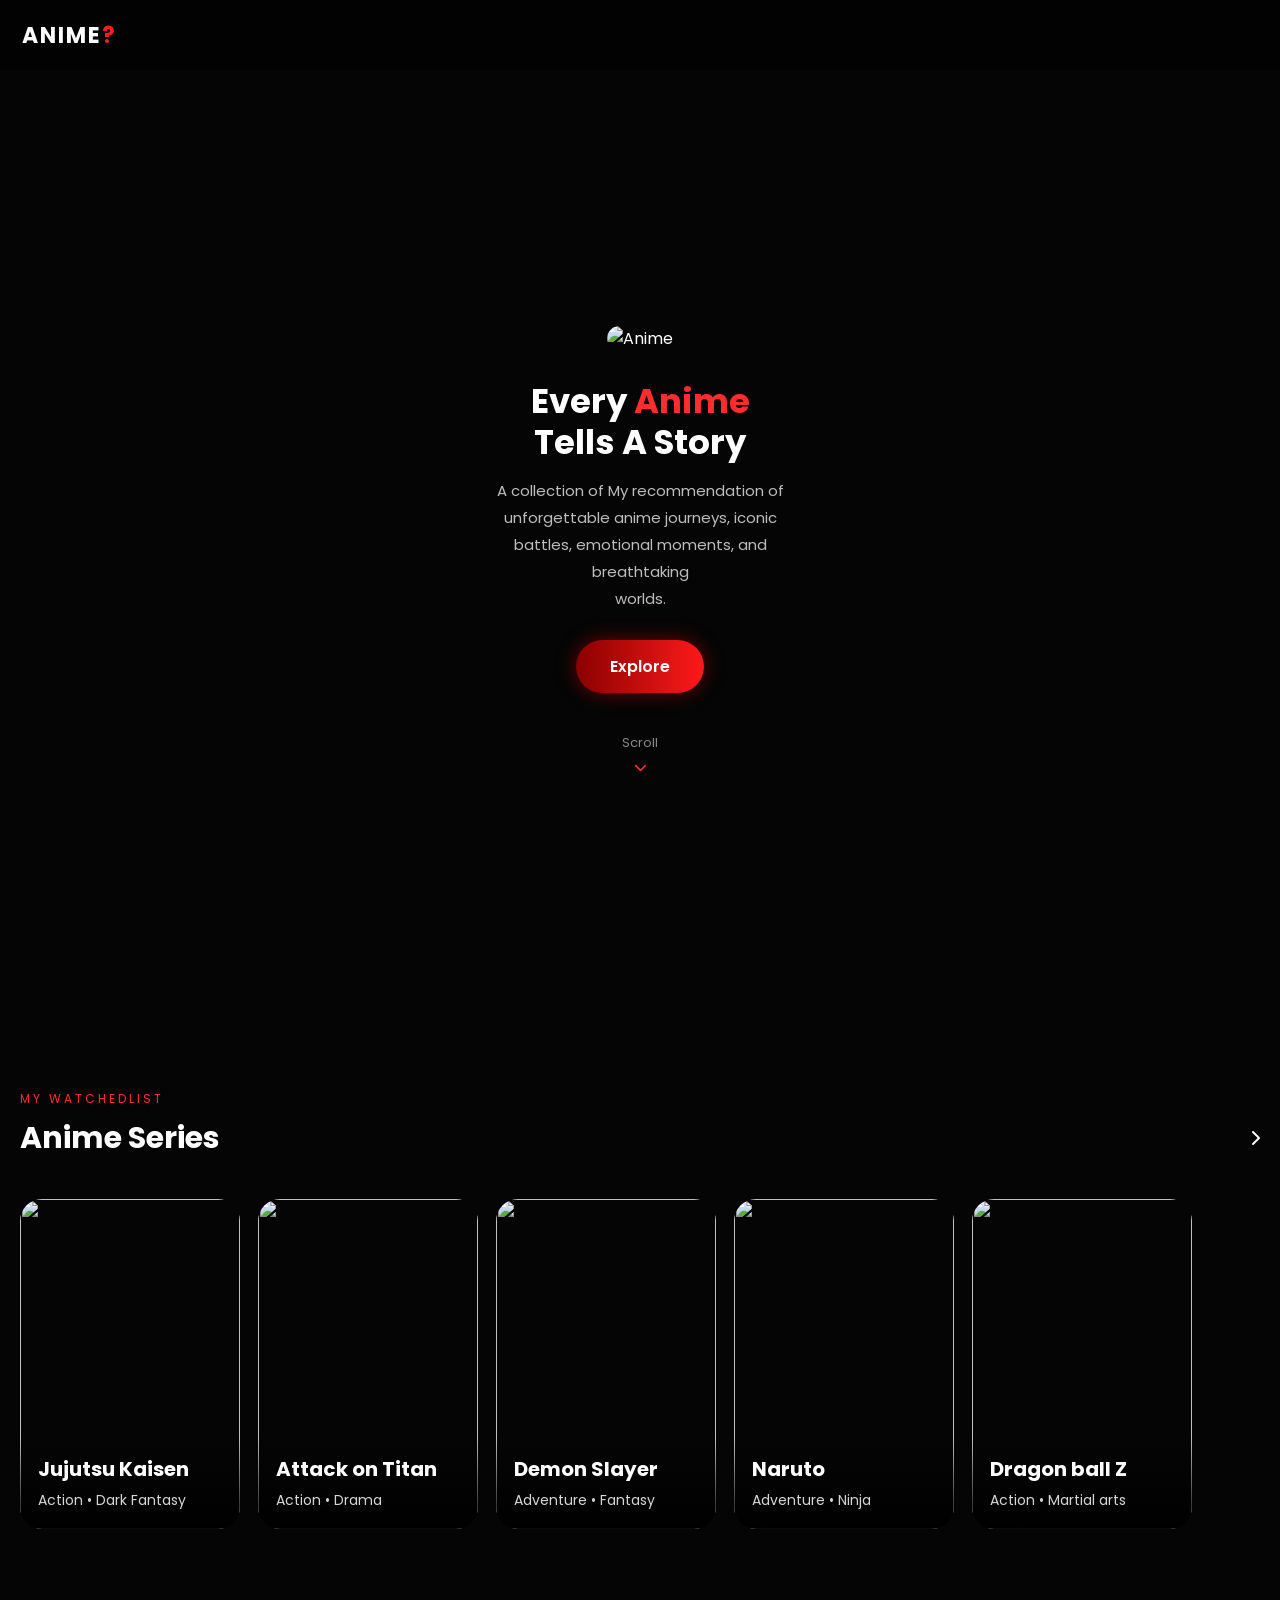
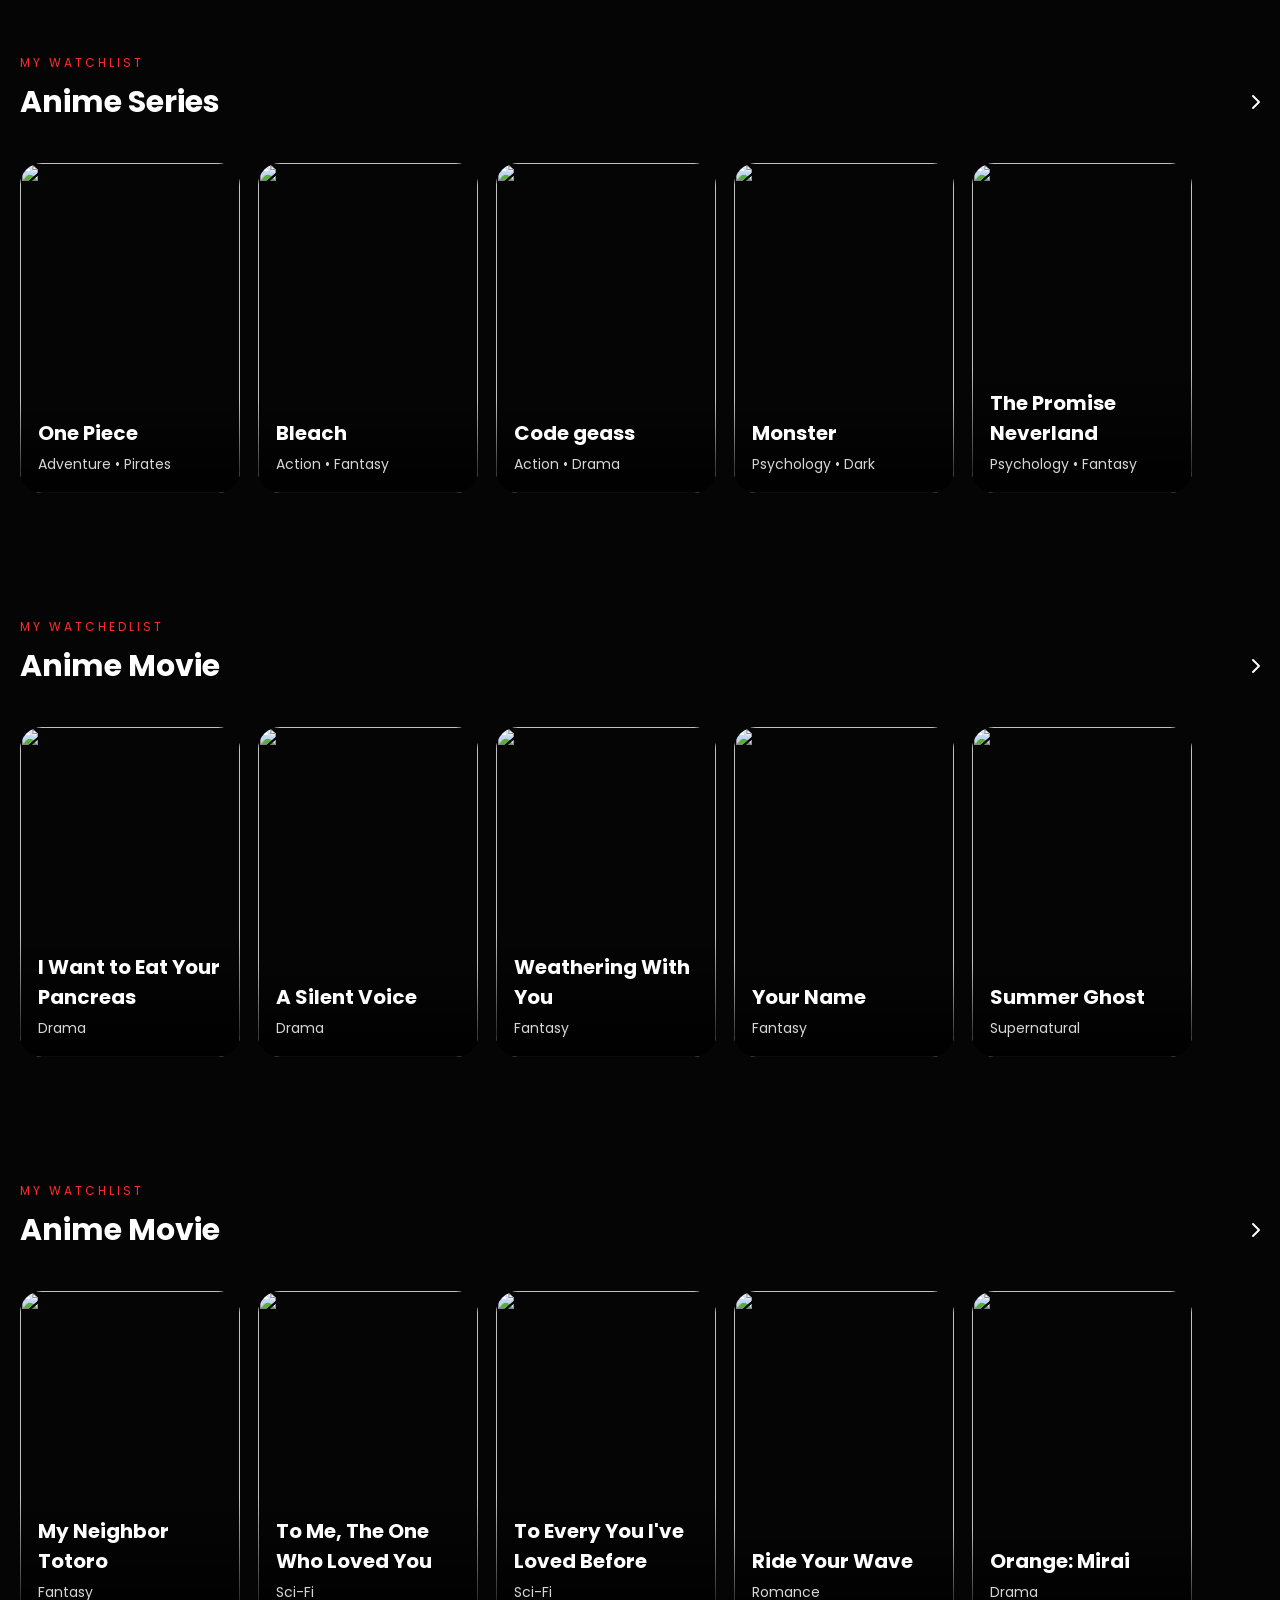
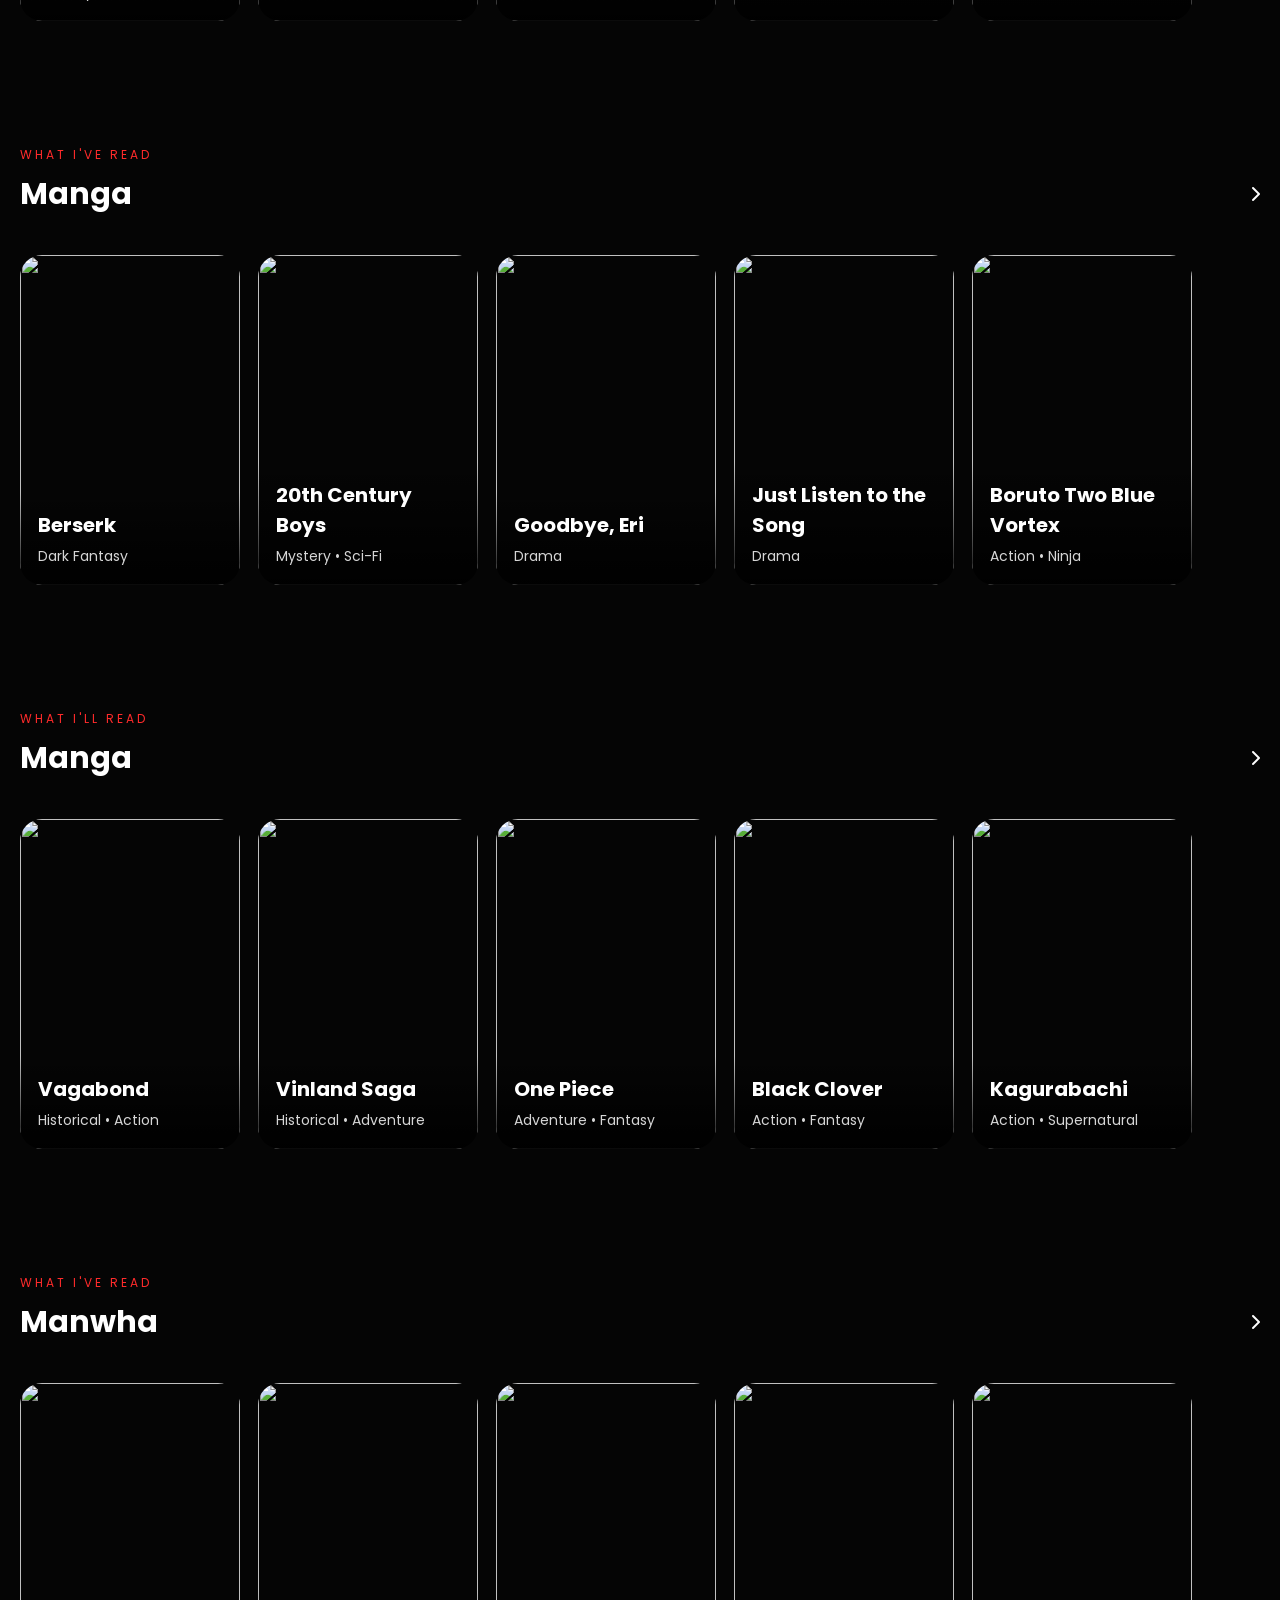
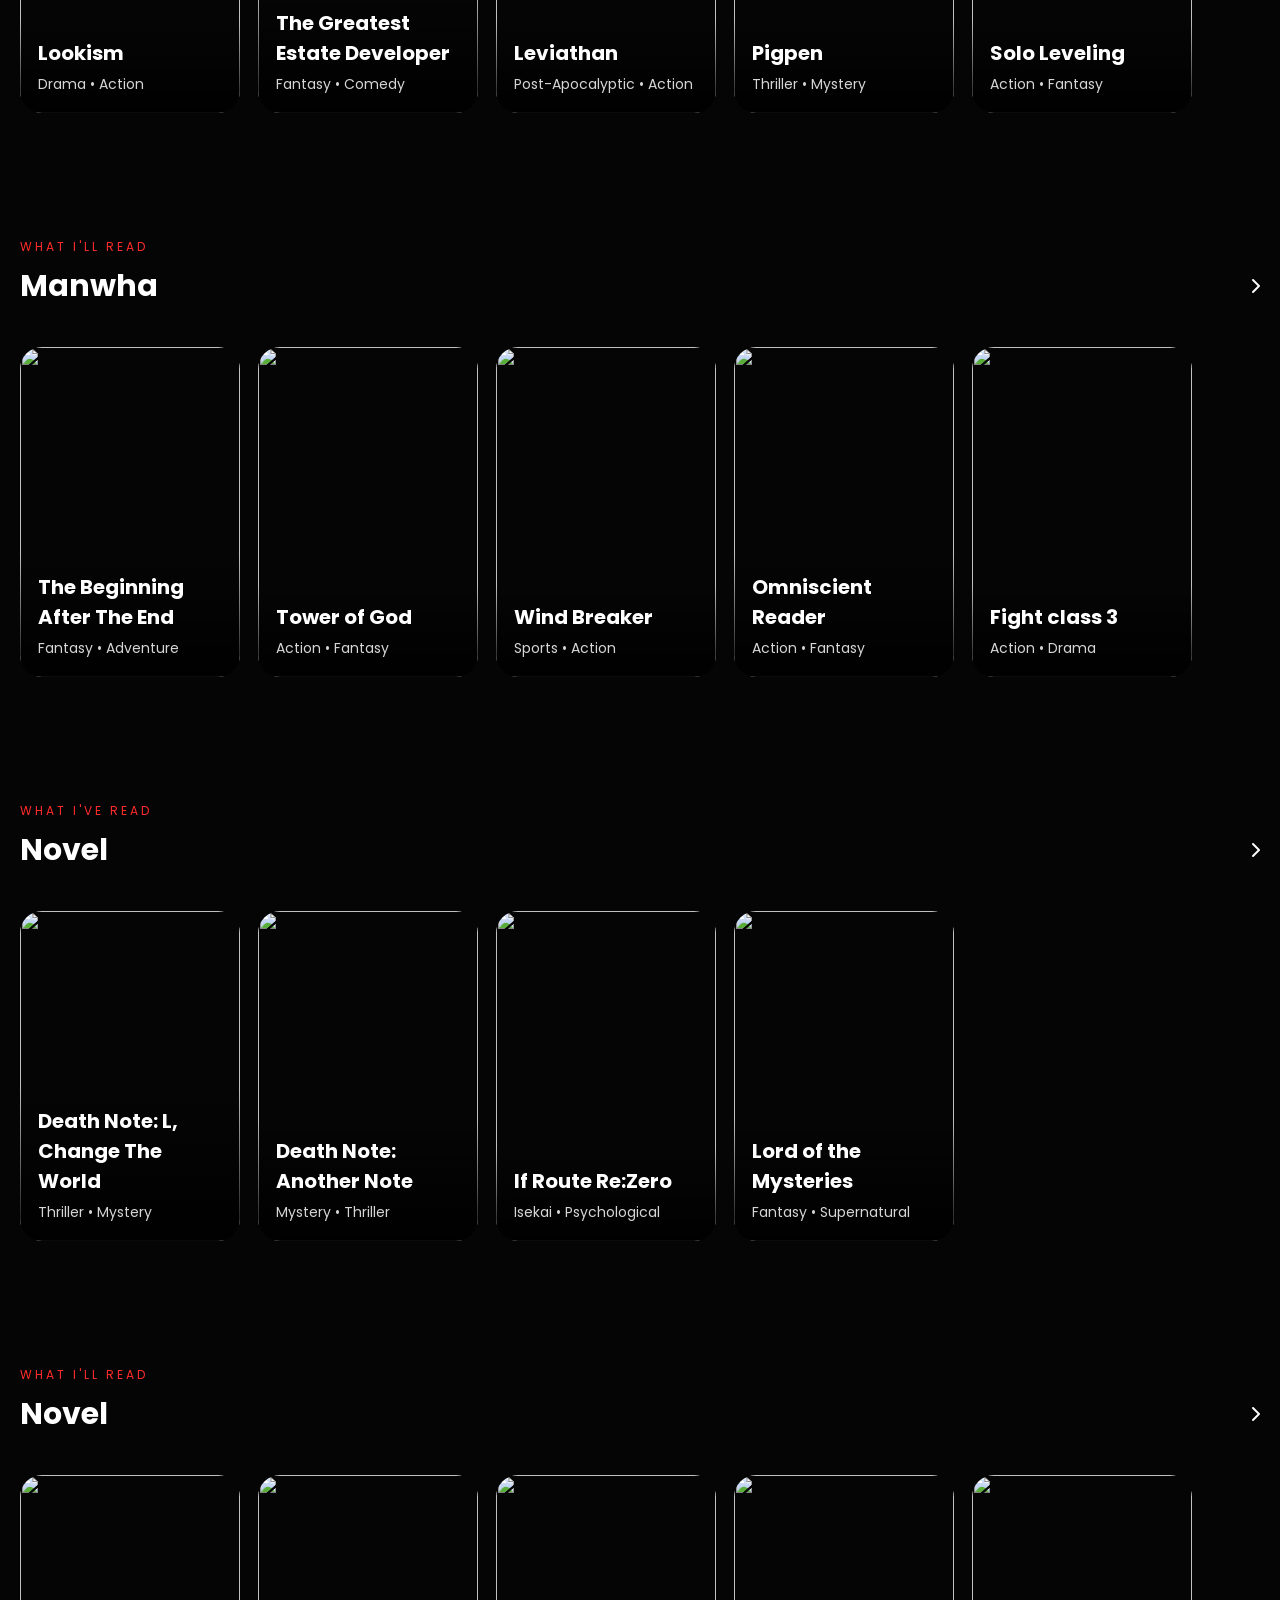
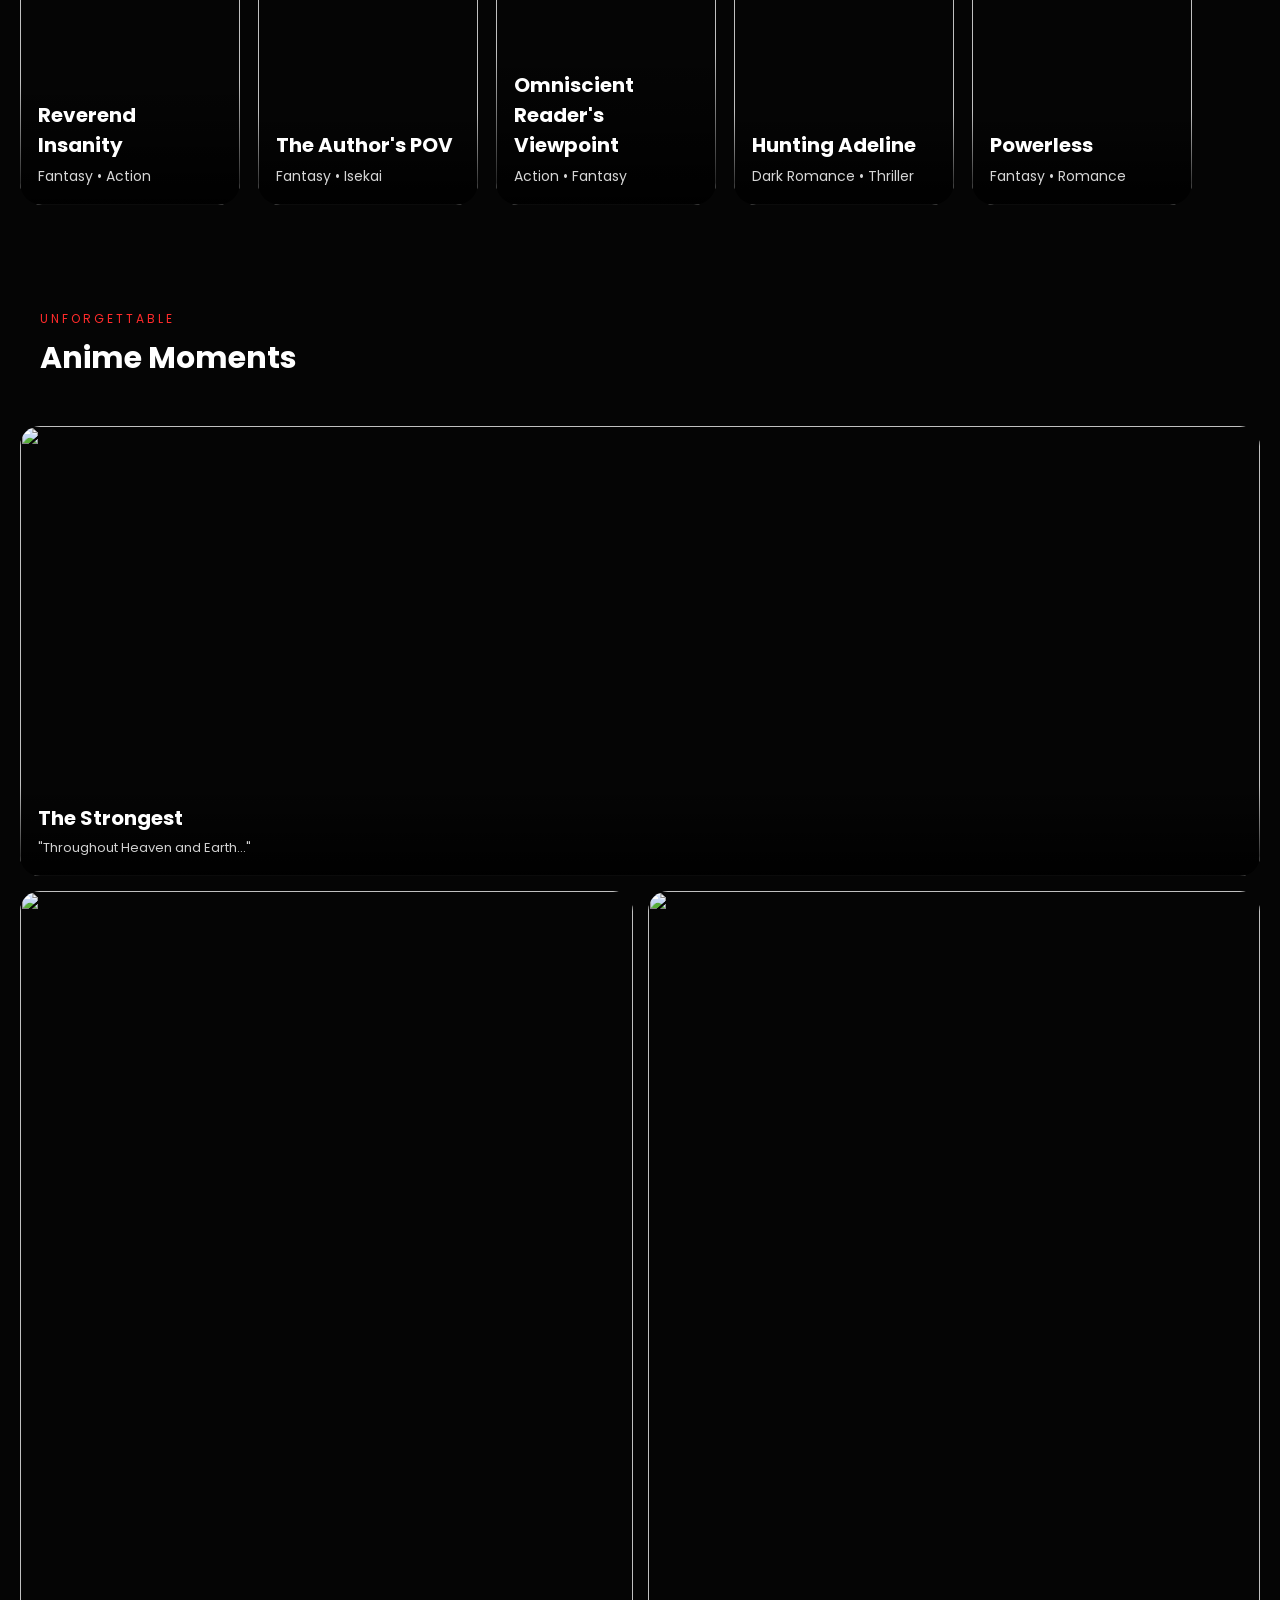
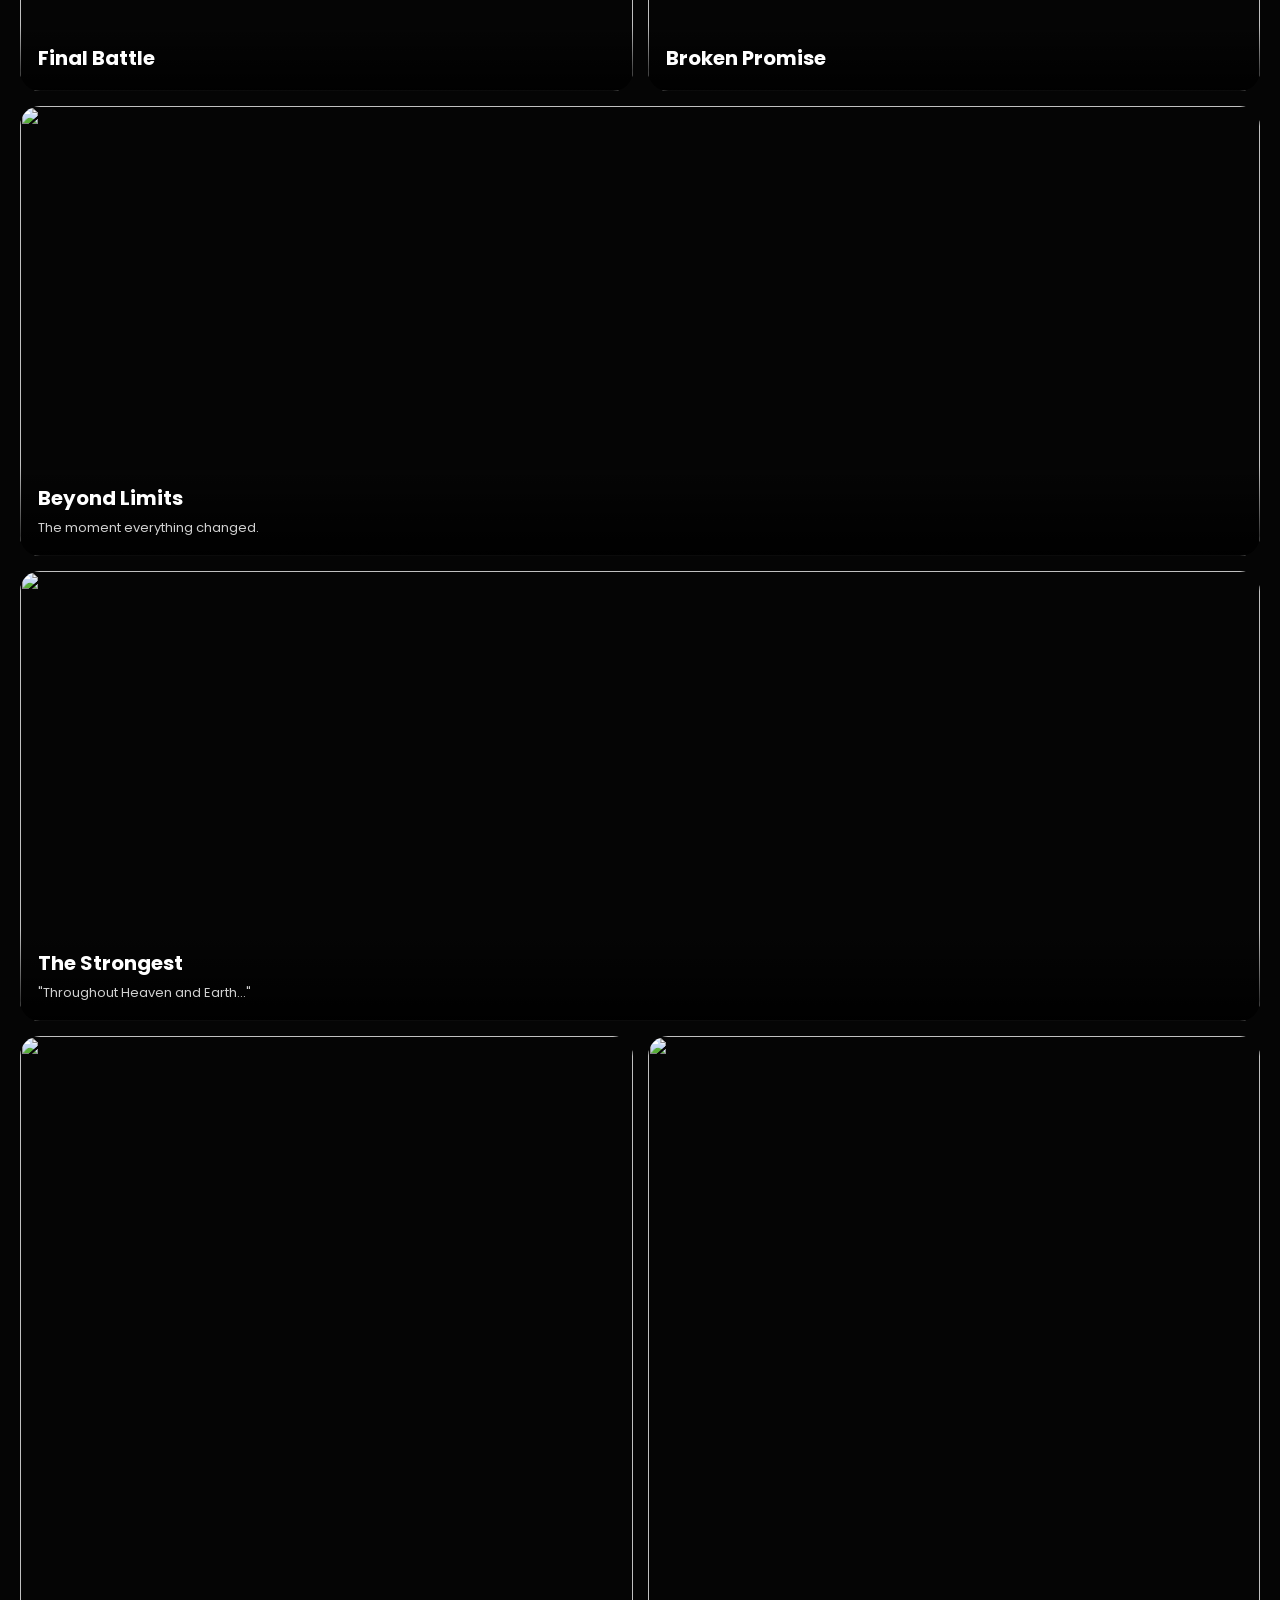
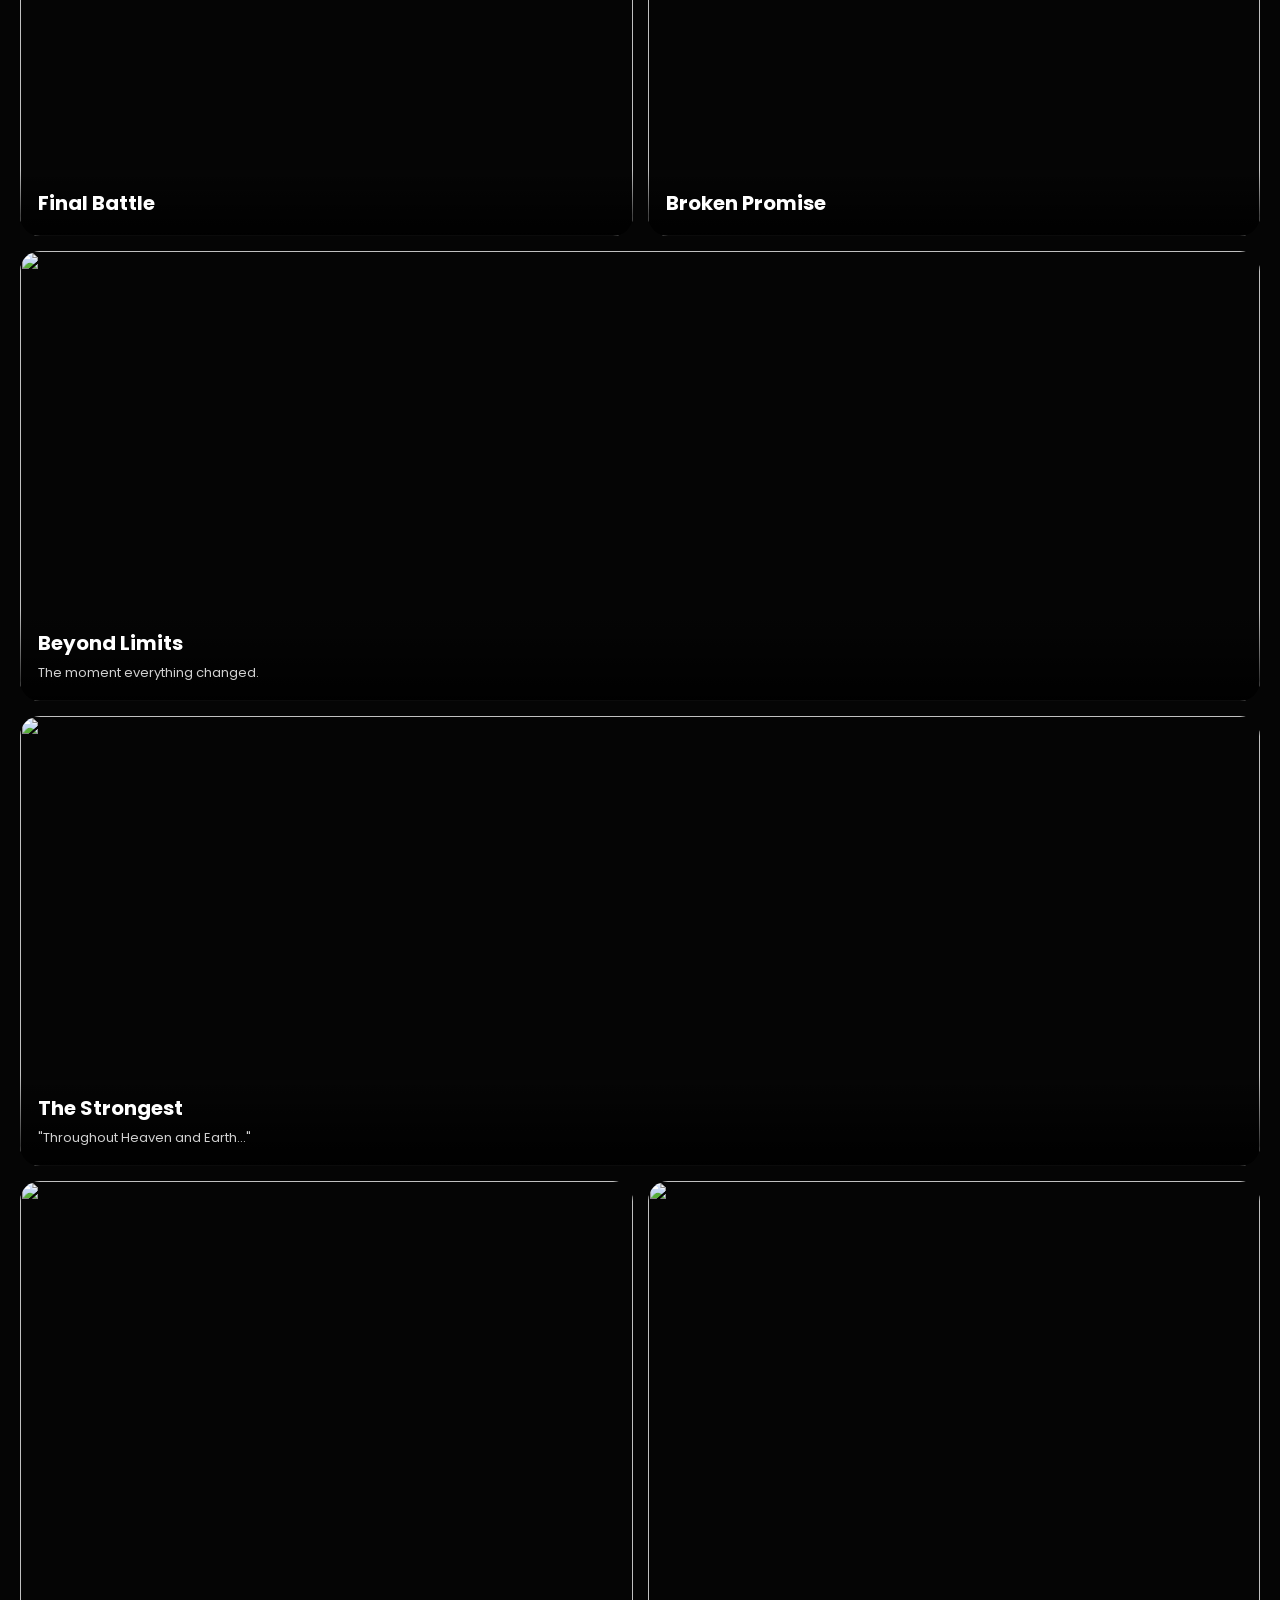
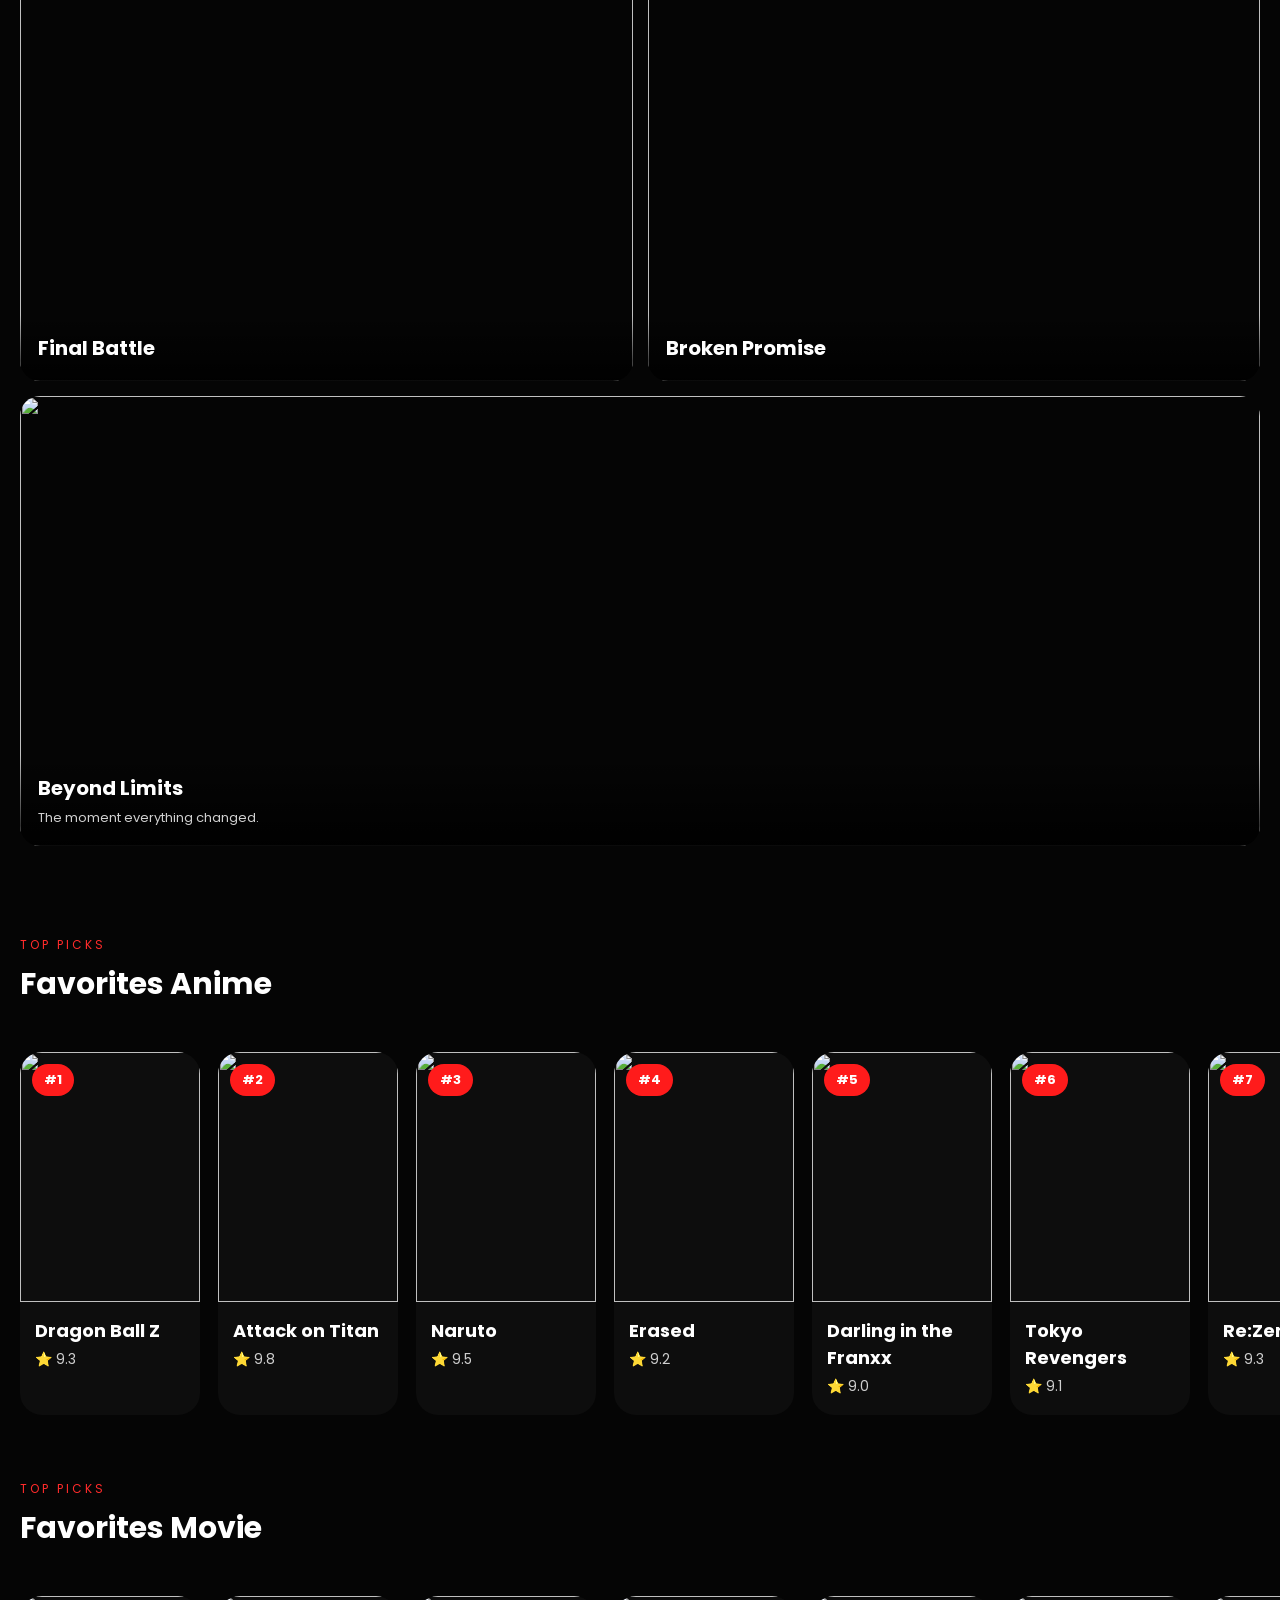
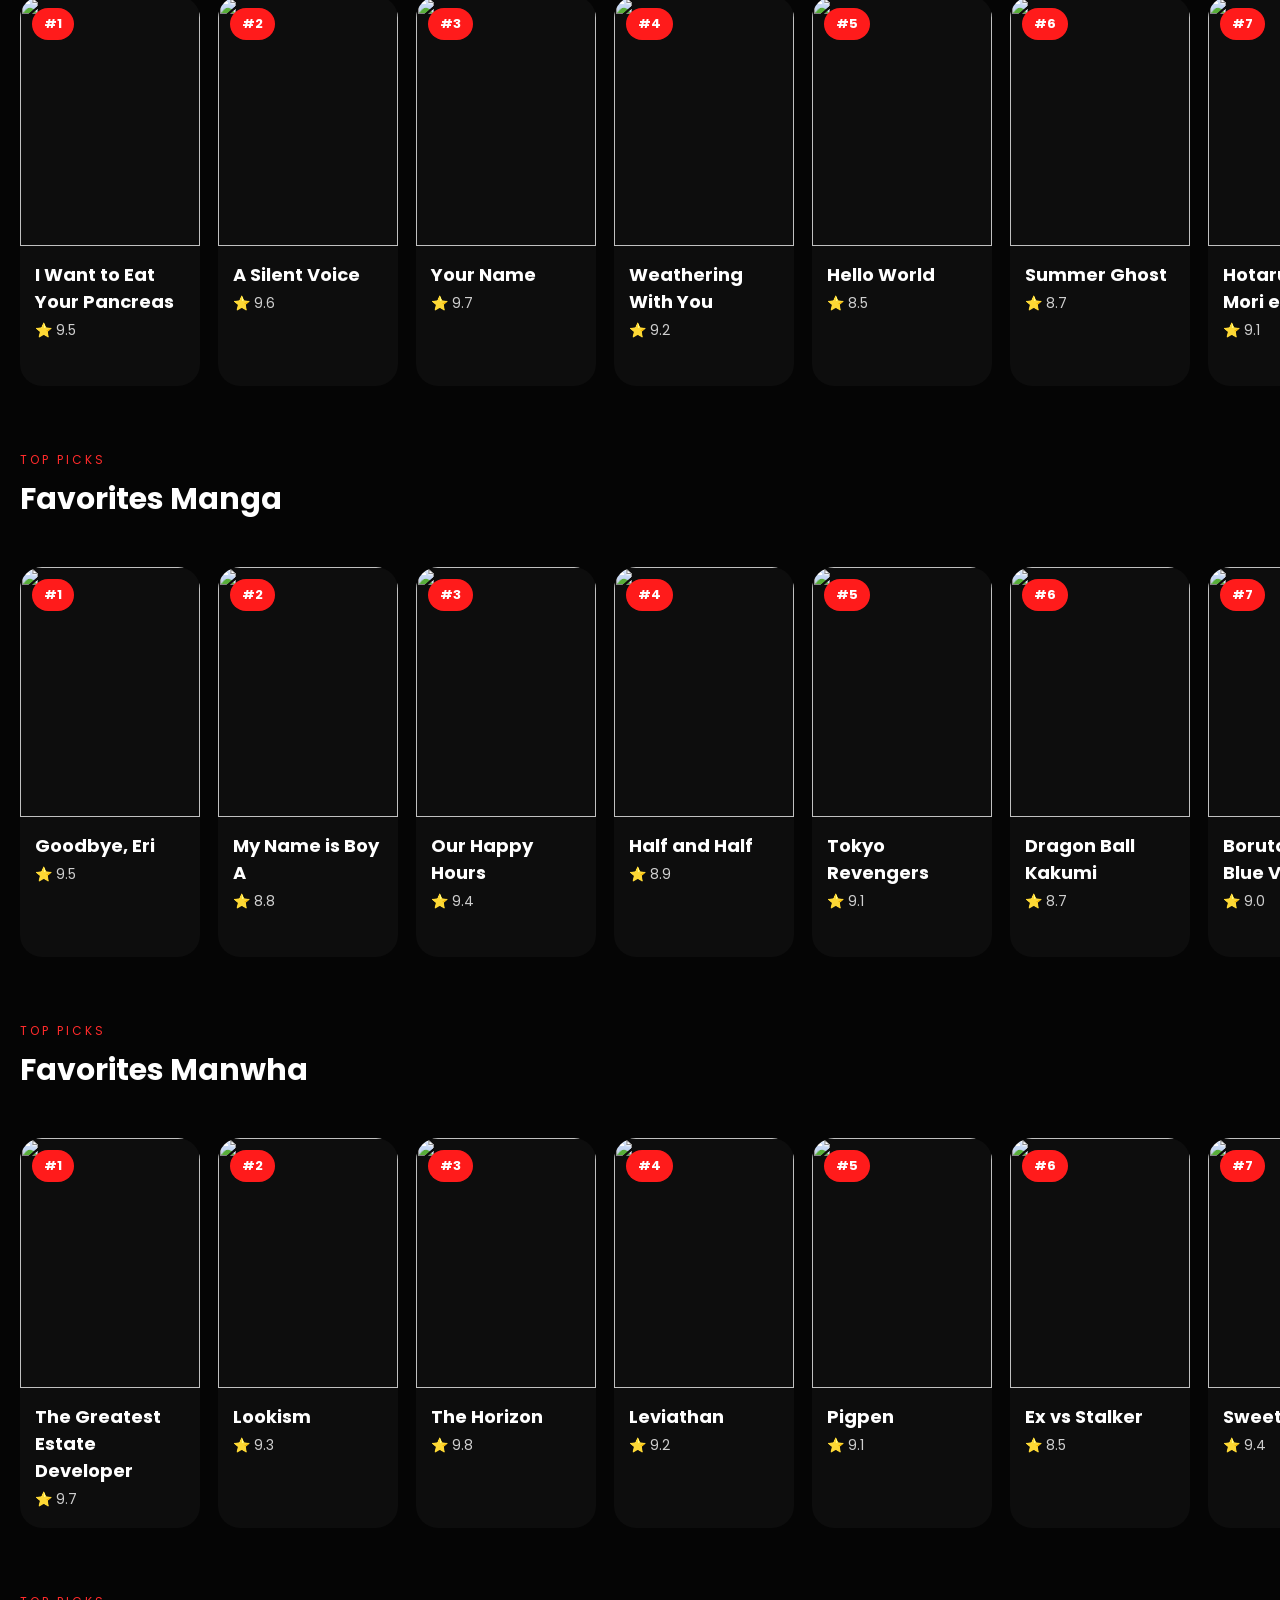
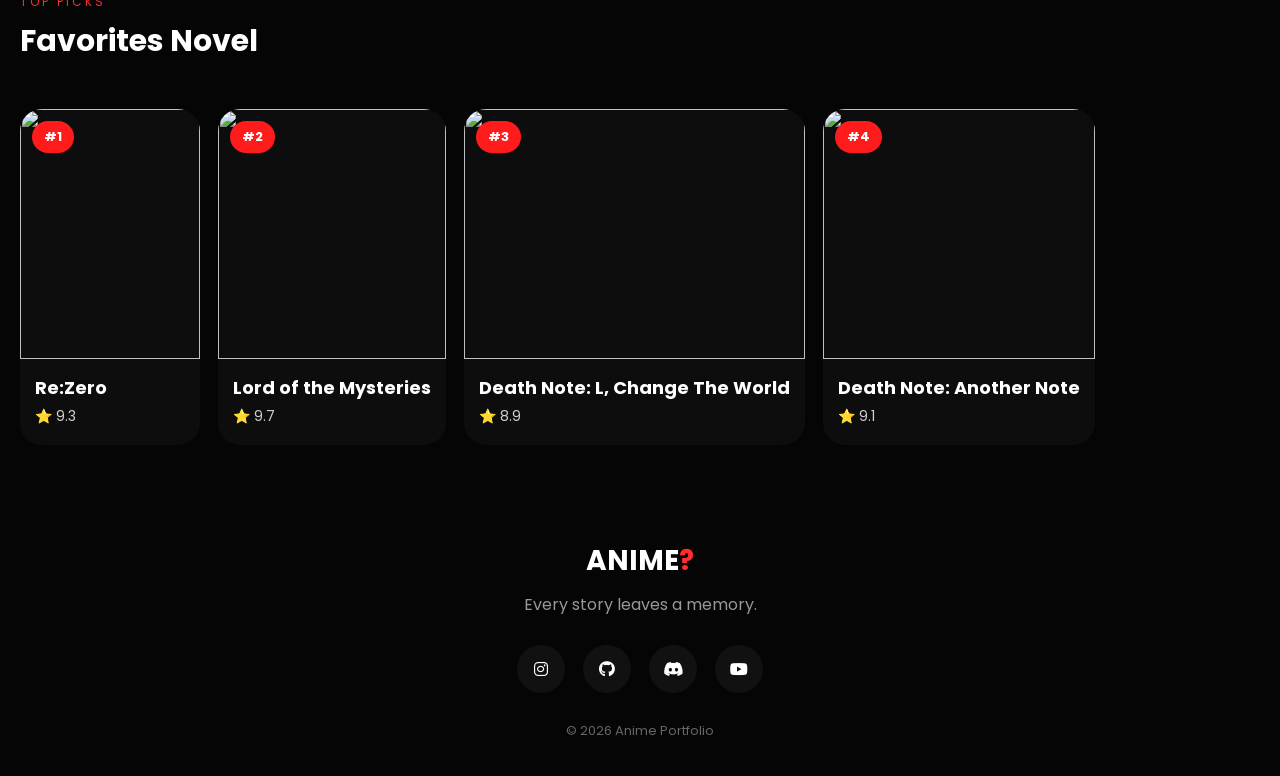
==== index.html @ 7d2fe8a6 "Fix stylesheet link path in index.html" ====
<!DOCTYPE html>
<html lang="en">

<head>
    <meta charset="UTF-8">
    <meta name="viewport" content="width=device-width, initial-scale=1.0">
    <title>Anime Recommendation</title>
    
    <link rel="preconnect" href="https://fonts.googleapis.com">
    <link href="https://fonts.googleapis.com/css2?family=Poppins:wght@300;400;600;700&display=swap" rel="stylesheet">
    
    <link rel="stylesheet" href="https://cdnjs.cloudflare.com/ajax/libs/font-awesome/6.7.2/css/all.min.css">
    
    <link rel="stylesheet" href="Css/style.css">
    
</head>

<body>
    
    <nav>
        
        <div class="logo">
            ANIME<span>?</span>
        </div>
        
        
    </nav>
    
    <section class="hero">
        <div id="logo">
            <img src="images/logo/logo.png" alt="Anime">
        </div>
        
        
        
        <h1>
            Every <span>Anime</span><br>
            Tells A Story
        </h1>
        
        <p>
            A collection of My recommendation of unforgettable anime journeys,
            iconic battles, emotional moments,
            and breathtaking <br>worlds.
        </p>
        
        <a href="#collection" class="btn">
            Explore
        </a>
        
        <div class="scroll">
            Scroll
            <i class="fa-solid fa-chevron-down"></i>
        </div>
        
    </section>
    
    <section id="collection" class="collection margin">
        
        <div class="title-box">
            <p class="sub-title">MY WATCHEDLIST</p>
            <div class="series">
                <h2>Anime Series</h2>
                <a href="/pages/watched.html"><i class="fa-solid fa-chevron-right"></i></a>
            </div>
            
        </div>
        
        <div class="cards">
            
            <div class="card">
                <img src="images/index/1.jpg" alt="">
                <div class="overlay">
                    <h3>Jujutsu Kaisen</h3>
                    <p>Action • Dark Fantasy</p>
                </div>
            </div>
            
            <div class="card">
                <img src="images/index/2.jpg" alt="">
                <div class="overlay">
                    <h3>Attack on Titan</h3>
                    <p>Action • Drama</p>
                </div>
            </div>
            
            <div class="card">
                <img src="images/index/3.jpg" alt="">
                <div class="overlay">
                    <h3>Demon Slayer</h3>
                    <p>Adventure • Fantasy</p>
                </div>
            </div>
            
            <div class="card">
                <img src="images/index/4.jpg" alt="">
                <div class="overlay">
                    <h3>Naruto</h3>
                    <p>Adventure • Ninja</p>
                </div>
            </div>
            
            <div class="card">
                <img src="images/index/5.jpg" alt="">
                <div class="overlay">
                    <h3>Dragon ball Z</h3>
                    <p>Action • Martial arts</p>
                </div>
            </div>
        </div>
        
    </section>
    
    <section id="collection" class="collection">
        
        <div class="title-box">
            <p class="sub-title">MY WATCHLIST</p>
            <div class="series">
                <h2>Anime Series</h2>
                <a href="/pages/watching.html"><i class="fa-solid fa-chevron-right"></i></a>
            </div>
        </div>
        
        <div class="cards">
            
            <div class="card">
                <img src="images/index/9.jpg" alt="">
                <div class="overlay">
                    <h3>One Piece</h3>
                    <p>Adventure • Pirates</p>
                </div>
            </div>
            
            <div class="card">
                <img src="images/index/7.jpg" alt="">
                <div class="overlay">
                    <h3>Bleach</h3>
                    <p>Action • Fantasy</p>
                </div>
            </div>
            
            <div class="card">
                <img src="images/index/10.jpg" alt="">
                <div class="overlay">
                    <h3>Code geass</h3>
                    <p>Action • Drama</p>
                </div>
            </div>
            
            <div class="card">
                <img src="images/index/8.jpg" alt="">
                <div class="overlay">
                    <h3>Monster</h3>
                    <p>Psychology • Dark</p>
                </div>
            </div>
            
            <div class="card">
                <img src="images/index/6.jpg" alt="">
                <div class="overlay">
                    <h3>The Promise Neverland</h3>
                    <p>Psychology • Fantasy</p>
                </div>
            </div>
            
        </div>
        
    </section>
    
    <section id="collection" class="collection">
        
        <div class="title-box">
            <p class="sub-title">MY WATCHEDLIST</p>
            <div class="series">
                <h2>Anime Movie</h2>
                <a href="/pages/movie.html"><i class="fa-solid fa-chevron-right"></i></a>
            </div>
        </div>
        
        <div class="cards">
            
            <div class="card">
                <img src="images/index/11.jpg" alt="">
                <div class="overlay">
                    <h3>I Want to Eat Your Pancreas</h3>
                    <p>Drama</p>
                </div>
            </div>
            
            <div class="card">
                <img src="images/index/12.jpg" alt="">
                <div class="overlay">
                    <h3>A Silent Voice</h3>
                    <p>Drama</p>
                </div>
            </div>
            
            <div class="card">
                <img src="images/index/13.jpg" alt="">
                <div class="overlay">
                    <h3>Weathering With You</h3>
                    <p>Fantasy</p>
                </div>
            </div>
            
            <div class="card">
                <img src="images/index/14.jpg" alt="">
                <div class="overlay">
                    <h3>Your Name</h3>
                    <p>Fantasy</p>
                </div>
            </div>
            
            <div class="card">
                <img src="images/index/15.jpg" alt="">
                <div class="overlay">
                    <h3>Summer Ghost</h3>
                    <p>Supernatural</p>
                </div>
            </div>
            
        </div>
        
    </section>
    
    <section id="collection" class="collection">
        
        <div class="title-box">
            <p class="sub-title">MY WATCHLIST</p>
            <div class="series">
                <h2>Anime Movie</h2>
                <a href="/pages/movie2.html"><i class="fa-solid fa-chevron-right"></i></a>
            </div>
        </div>
        
        <div class="cards">
            
            <div class="card">
                <img src="images/index/16.jpg" alt="">
                <div class="overlay">
                    <h3>My Neighbor Totoro</h3>
                    <p>Fantasy</p>
                </div>
            </div>
            
            <div class="card">
                <img src="images/index/17.jpg" alt="">
                <div class="overlay">
                    <h3>To Me, The One Who Loved You</h3>
                    <p>Sci-Fi</p>
                </div>
            </div>
            
            <div class="card">
                <img src="images/index/18.jpg" alt="">
                <div class="overlay">
                    <h3>To Every You I've Loved Before</h3>
                    <p>Sci-Fi</p>
                </div>
            </div>
            
            <div class="card">
                <img src="images/index/19.jpg" alt="">
                <div class="overlay">
                    <h3>Ride Your Wave</h3>
                    <p>Romance</p>
                </div>
            </div>
            
            <div class="card">
                <img src="images/index/20.jpg" alt="">
                <div class="overlay">
                    <h3>Orange: Mirai</h3>
                    <p>Drama</p>
                </div>
            </div>
            
        </div>
        
    </section>
    
    
    <section id="collection" class="collection">
        
        <div class="title-box">
            <p class="sub-title">WHAT I'VE READ</p>
            <div class="series">
                <h2>Manga</h2>
                <a href="/pages/watching.html"><i class="fa-solid fa-chevron-right"></i></a>
            </div>
        </div>
        
        <div class="cards">
            
            <div class="card">
                <img src="images/index/25.jpg" alt="">
                <div class="overlay">
                    <h3>Berserk</h3>
                    <p>Dark Fantasy</p>
                </div>
            </div>
            
            <div class="card">
                <img src="images/index/24.jpg" alt="">
                <div class="overlay">
                    <h3>20th Century Boys</h3>
                    <p>Mystery • Sci-Fi</p>
                </div>
            </div>
            
            <div class="card">
                <img src="images/index/21.jpg" alt="">
                <div class="overlay">
                    <h3>Goodbye, Eri</h3>
                    <p>Drama</p>
                </div>
            </div>
            
            <div class="card">
                <img src="images/index/22.jpg" alt="">
                <div class="overlay">
                    <h3>Just Listen to the Song</h3>
                    <p>Drama</p>
                </div>
            </div>
            
            <div class="card">
                <img src="images/index/23.jpg" alt="">
                <div class="overlay">
                    <h3>Boruto Two Blue Vortex</h3>
                    <p>Action • Ninja</p>
                </div>
            </div>
            
            
            
            
        </div>
        
    </section>
    
    <section id="collection" class="collection">
        
        <div class="title-box">
            <p class="sub-title">WHAT I'LL READ</p>
            <div class="series">
                <h2>Manga</h2>
                <a href="/pages/watched.html"><i class="fa-solid fa-chevron-right"></i></a>
            </div>
        </div>
        
        <div class="cards">
            
            <div class="card">
                <img src="images/index/26.jpg" alt="">
                <div class="overlay">
                    <h3>Vagabond</h3>
                    <p>Historical • Action</p>
                </div>
            </div>
            
            <div class="card">
                <img src="images/index/27.jpg" alt="">
                <div class="overlay">
                    <h3>Vinland Saga</h3>
                    <p>Historical • Adventure</p>
                </div>
            </div>
            
            <div class="card">
                <img src="images/index/29.jpg" alt="">
                <div class="overlay">
                    <h3>One Piece</h3>
                    <p>Adventure • Fantasy</p>
                </div>
            </div>
            
            <div class="card">
                <img src="images/index/28.jpg" alt="">
                <div class="overlay">
                    <h3>Black Clover</h3>
                    <p>Action • Fantasy</p>
                </div>
            </div>
            
            <div class="card">
                <img src="images/index/30.jpg" alt="">
                <div class="overlay">
                    <h3>Kagurabachi</h3>
                    <p>Action • Supernatural</p>
                </div>
            </div>
            
            
        </div>
        
    </section>
    
    
    
    <section id="collection" class="collection">
        
        <div class="title-box">
            <p class="sub-title">WHAT I'VE READ</p>
            <div class="series">
                <h2>Manwha</h2>
                <a href="/pages/watching.html"><i class="fa-solid fa-chevron-right"></i></a>
            </div>
        </div>
        
        <div class="cards">
            
            <div class="card">
                <img src="images/index/31.jpg" alt="">
                <div class="overlay">
                    <h3>Lookism</h3>
                    <p>Drama • Action</p>
                </div>
            </div>
            
            <div class="card">
                <img src="images/index/32.jpg" alt="">
                <div class="overlay">
                    <h3>The Greatest Estate Developer</h3>
                    <p>Fantasy • Comedy</p>
                </div>
            </div>
            
            <div class="card">
                <img src="images/index/33.jpg" alt="">
                <div class="overlay">
                    <h3>Leviathan</h3>
                    <p>Post-Apocalyptic • Action</p>
                </div>
            </div>
            
            <div class="card">
                <img src="images/index/34.jpg" alt="">
                <div class="overlay">
                    <h3>Pigpen</h3>
                    <p>Thriller • Mystery</p>
                </div>
            </div>
            
            <div class="card">
                <img src="images/index/35.jpg" alt="">
                <div class="overlay">
                    <h3>Solo Leveling</h3>
                    <p>Action • Fantasy</p>
                </div>
            </div>
            
        </div>
        
    </section>
    
    <section id="collection" class="collection">
        
        <div class="title-box">
            <p class="sub-title">WHAT I'LL READ</p>
            <div class="series">
                <h2>Manwha</h2>
                <a href="/pages/watched.html"><i class="fa-solid fa-chevron-right"></i></a>
            </div>
        </div>
        
        <div class="cards">
            
            <div class="card">
                <img src="images/index/36.jpg" alt="">
                <div class="overlay">
                    <h3>The Beginning After The End</h3>
                    <p>Fantasy • Adventure</p>
                </div>
            </div>
            
            <div class="card">
                <img src="images/index/37.jpg" alt="">
                <div class="overlay">
                    <h3>Tower of God</h3>
                    <p>Action • Fantasy</p>
                </div>
            </div>
            
            <div class="card">
                <img src="images/index/38.jpg" alt="">
                <div class="overlay">
                    <h3>Wind Breaker</h3>
                    <p>Sports • Action</p>
                </div>
            </div>
            
            <div class="card">
                <img src="images/index/39.jpg" alt="">
                <div class="overlay">
                    <h3>Omniscient Reader</h3>
                    <p>Action • Fantasy</p>
                </div>
            </div>
            
            <div class="card">
                <img src="images/index/40.jpg" alt="">
                <div class="overlay">
                    <h3>Fight class 3</h3>
                    <p>Action • Drama</p>
                </div>
            </div>
            
            
            
        </div>
        
    </section>
    
    <section id="collection" class="collection">
        
        <div class="title-box">
            <p class="sub-title">WHAT I'VE READ</p>
            <div class="series">
                <h2>Novel</h2>
                <a href="/pages/novel.html"><i class="fa-solid fa-chevron-right"></i></a>
            </div>
        </div>
        
        <div class="cards">
            
            <div class="card">
                <img src="images/index/41.jpg" alt="">
                <div class="overlay">
                    <h3>Death Note: L, Change The World</h3>
                    <p>Thriller • Mystery</p>
                </div>
            </div>
            
            <div class="card">
                <img src="images/index/42.jpg" alt="">
                <div class="overlay">
                    <h3>Death Note: Another Note</h3>
                    <p>Mystery • Thriller</p>
                </div>
            </div>
            
            <div class="card">
                <img src="images/index/43.jpg" alt="">
                <div class="overlay">
                    <h3>If Route Re:Zero</h3>
                    <p>Isekai • Psychological</p>
                </div>
            </div>
            
            <div class="card">
                <img src="images/index/44.jpg" alt="">
                <div class="overlay">
                    <h3>Lord of the Mysteries</h3>
                    <p>Fantasy • Supernatural</p>
                </div>
            </div>
            
        </div>
        
    </section>
    
    <section id="collection" class="collection">
        
        <div class="title-box">
            <p class="sub-title">WHAT I'LL READ</p>
            <div class="series">
                <h2>Novel</h2>
                <a href="/pages/watched.html"><i class="fa-solid fa-chevron-right"></i></a>
            </div>
        </div>
        
        <div class="cards">
            
            <div class="card">
                <img src="images/index/45.jpg" alt="">
                <div class="overlay">
                    <h3>Reverend Insanity</h3>
                    <p>Fantasy • Action</p>
                </div>
            </div>
            
            <div class="card">
                <img src="images/index/46.jpg" alt="">
                <div class="overlay">
                    <h3>The Author's POV</h3>
                    <p>Fantasy • Isekai</p>
                </div>
            </div>
            
            <div class="card">
                <img src="images/index/47.jpg" alt="">
                <div class="overlay">
                    <h3>Omniscient Reader's Viewpoint</h3>
                    <p>Action • Fantasy</p>
                </div>
            </div>
            
            <div class="card">
                <img src="images/index/48.jpg" alt="">
                <div class="overlay">
                    <h3>Hunting Adeline</h3>
                    <p>Dark Romance • Thriller</p>
                </div>
            </div>
            
            <div class="card">
                <img src="images/index/49.jpg" alt="">
                <div class="overlay">
                    <h3>Powerless</h3>
                    <p>Fantasy • Romance</p>
                </div>
            </div>
            
        </div>
        
    </section>
    
    <section id="moments" class="moments">
        
        <div class="title-box">
            <p class="sub-title">UNFORGETTABLE</p>
            <h2>Anime Moments</h2>
        </div>
        
        <div class="gallery">
            
            <div class="moment big">
                <img src="images/moment/1.jpg" alt="">
                <div class="moment-text">
                    <h3>The Strongest</h3>
                    <p>"Throughout Heaven and Earth..."</p>
                </div>
            </div>
            
            <div class="moment">
                <img src="images/moment/2.jpg" alt="">
                <div class="moment-text">
                    <h3>Final Battle</h3>
                </div>
            </div>
            
            <div class="moment">
                <img src="images/moment/3.jpg" alt="">
                <div class="moment-text">
                    <h3>Broken Promise</h3>
                </div>
            </div>
            
            <div class="moment big">
                <img src="images/moment/4.jpg" alt="">
                <div class="moment-text">
                    <h3>Beyond Limits</h3>
                    <p>The moment everything changed.</p>
                </div>
            </div>
            <div class="moment big">
                <img src="images/moment/5.jpg" alt="">
                <div class="moment-text">
                    <h3>The Strongest</h3>
                    <p>"Throughout Heaven and Earth..."</p>
                </div>
            </div>
            
            <div class="moment">
                <img src="images/moment/6.jpg" alt="">
                <div class="moment-text">
                    <h3>Final Battle</h3>
                </div>
            </div>
            
            <div class="moment">
                <img src="images/moment/7.jpg" alt="">
                <div class="moment-text">
                    <h3>Broken Promise</h3>
                </div>
            </div>
            
            <div class="moment big">
                <img src="images/moment/8.jpg" alt="">
                <div class="moment-text">
                    <h3>Beyond Limits</h3>
                    <p>The moment everything changed.</p>
                </div>
            </div>
            <div class="moment big">
                <img src="images/moment/9.jpg" alt="">
                <div class="moment-text">
                    <h3>The Strongest</h3>
                    <p>"Throughout Heaven and Earth..."</p>
                </div>
            </div>
            
            <div class="moment">
                <img src="images/moment/10.jpg" alt="">
                <div class="moment-text">
                    <h3>Final Battle</h3>
                </div>
            </div>
            
            <div class="moment">
                <img src="images/moment/11.jpg" alt="">
                <div class="moment-text">
                    <h3>Broken Promise</h3>
                </div>
            </div>
            
            <div class="moment big">
                <img src="images/moment/12.jpg" alt="">
                <div class="moment-text">
                    <h3>Beyond Limits</h3>
                    <p>The moment everything changed.</p>
                </div>
            </div>
    </section>
    
    <section class="favorites">
        
        <div class="title-box">
            <p class="sub-title">TOP PICKS</p>
            <h2>Favorites Anime</h2>
        </div>
        
        <div class="favorite-slider">
            
            <div class="favorite-card">
                <span class="rank">#1</span>
                <img src="/images/fav/1.jpg" alt="">
                <h3>Dragon Ball Z</h3>
                <p>⭐ 9.3</p>
            </div>
            
            <div class="favorite-card">
                <span class="rank">#2</span>
                <img src="/images/fav/2.jpg" alt="">
                <h3>Attack on Titan</h3>
                <p>⭐ 9.8</p>
            </div>
            
            <div class="favorite-card">
                <span class="rank">#3</span>
                <img src="/images/fav/3.jpg" alt="">
                <h3>Naruto</h3>
                <p>⭐ 9.5</p>
            </div>
            
            <div class="favorite-card">
                <span class="rank">#4</span>
                <img src="/images/fav/4.jpg" alt="">
                <h3>Erased</h3>
                <p>⭐ 9.2</p>
            </div>
            
            <div class="favorite-card">
                <span class="rank">#5</span>
                <img src="/images/fav/5.jpg" alt="">
                <h3>Darling in the Franxx</h3>
                <p>⭐ 9.0</p>
            </div>
            
            <div class="favorite-card">
                <span class="rank">#6</span>
                <img src="/images/fav/6.jpg" alt="">
                <h3>Tokyo Revengers</h3>
                <p>⭐ 9.1</p>
            </div>
            
            <div class="favorite-card">
                <span class="rank">#7</span>
                <img src="/images/fav/8.jpg" alt="">
                <h3>Re:Zero</h3>
                <p>⭐ 9.3</p>
            </div>
            
            <div class="favorite-card">
                <span class="rank">#8</span>
                <img src="/images/fav/7.jpg" alt="">
                <h3>Jujutsu Kaisen</h3>
                <p>⭐ 9.8</p>
            </div>
            
            <div class="favorite-card">
                <span class="rank">#9</span>
                <img src="/images/fav/9.jpg" alt="">
                <h3>My Hero Academia</h3>
                <p>⭐ 9.0</p>
            </div>
            
            <div class="favorite-card">
                <span class="rank">#10</span>
                <img src="/images/fav/10.jpg" alt="">
                <h3>Horimiya</h3>
                <p>⭐ 9.4</p>
            </div>
            
        </div>
        
    </section>
    
    <section class="favorites">
        
        <div class="title-box">
            <p class="sub-title">TOP PICKS</p>
            <h2>Favorites Movie</h2>
        </div>
        
        <div class="favorite-slider">
            
            <div class="favorite-card">
                <span class="rank">#1</span>
                <img src="/images/fav/11.jpg" alt="">
                <h3>I Want to Eat Your Pancreas</h3>
                <p>⭐ 9.5</p>
            </div>
            
            <div class="favorite-card">
                <span class="rank">#2</span>
                <img src="/images/fav/12.jpg" alt="">
                <h3>A Silent Voice</h3>
                <p>⭐ 9.6</p>
            </div>
            
            <div class="favorite-card">
                <span class="rank">#3</span>
                <img src="/images/fav/14.jpg" alt="">
                <h3>Your Name</h3>
                <p>⭐ 9.7</p>
            </div>
            
            <div class="favorite-card">
                <span class="rank">#4</span>
                <img src="/images/fav/13.jpg" alt="">
                <h3>Weathering With You</h3>
                <p>⭐ 9.2</p>
            </div>
            
            <div class="favorite-card">
                <span class="rank">#5</span>
                <img src="/images/fav/16.jpg" alt="">
                <h3>Hello World</h3>
                <p>⭐ 8.5</p>
            </div>
            
            <div class="favorite-card">
                <span class="rank">#6</span>
                <img src="/images/fav/15.jpg" alt="">
                <h3>Summer Ghost</h3>
                <p>⭐ 8.7</p>
            </div>
            
            <div class="favorite-card">
                <span class="rank">#7</span>
                <img src="/images/fav/17.jpg" alt="">
                <h3>Hotarubi no Mori e</h3>
                <p>⭐ 9.1</p>
            </div>
            
            <div class="favorite-card">
                <span class="rank">#8</span>
                <img src="/images/fav/19.jpg" alt="">
                <h3>The Tunnel to Summer, the Exit of Goodbye</h3>
                <p>⭐ 8.9</p>
            </div>
            
            <div class="favorite-card">
                <span class="rank">#9</span>
                <img src="/images/fav/18.jpg" alt="">
                <h3>Josee, the Tiger and the Fish</h3>
                <p>⭐ 9.3</p>
            </div>
            
            <div class="favorite-card">
                <span class="rank">#10</span>
                <img src="/images/fav/20.jpg" alt="">
                <h3>Children Who Chase Lost Voices</h3>
                <p>⭐ 8.4</p>
            </div>
            
            
        </div>
        
    </section>
    
    <section class="favorites">
        
        <div class="title-box">
            <p class="sub-title">TOP PICKS</p>
            <h2>Favorites Manga</h2>
        </div>
        
        <div class="favorite-slider">
            
            <div class="favorite-card">
                <span class="rank">#1</span>
                <img src="/images/fav/21.jpg" alt="">
                <h3>Goodbye, Eri</h3>
                <p>⭐ 9.5</p>
            </div>
            
            <div class="favorite-card">
                <span class="rank">#2</span>
                <img src="/images/fav/22.jpg" alt="">
                <h3>My Name is Boy A</h3>
                <p>⭐ 8.8</p>
            </div>
            
            <div class="favorite-card">
                <span class="rank">#3</span>
                <img src="/images/fav/23.jpg" alt="">
                <h3>Our Happy Hours</h3>
                <p>⭐ 9.4</p>
            </div>
            
            <div class="favorite-card">
                <span class="rank">#4</span>
                <img src="/images/fav/24.png" alt="">
                <h3>Half and Half</h3>
                <p>⭐ 8.9</p>
            </div>
            
            <div class="favorite-card">
                <span class="rank">#5</span>
                <img src="/images/fav/25.jpg" alt="">
                <h3>Tokyo Revengers</h3>
                <p>⭐ 9.1</p>
            </div>
            
            <div class="favorite-card">
                <span class="rank">#6</span>
                <img src="/images/fav/26.jpg" alt="">
                <h3>Dragon Ball Kakumi</h3>
                <p>⭐ 8.7</p>
            </div>
            
            <div class="favorite-card">
                <span class="rank">#7</span>
                <img src="/images/fav/27.jpg" alt="">
                <h3>Boruto: Two Blue Vortex</h3>
                <p>⭐ 9.0</p>
            </div>
            
            <div class="favorite-card">
                <span class="rank">#8</span>
                <img src="/images/fav/28.jpg" alt="">
                <h3>Masturbation Master Kurosawa</h3>
                <p>⭐ 9.2</p>
            </div>
            
            <div class="favorite-card">
                <span class="rank">#9</span>
                <img src="/images/fav/29.jpg" alt="">
                <h3>I Sold My Life for 10,000 Yen</h3>
                <p>⭐ 9.6</p>
            </div>
            
            <div class="favorite-card">
                <span class="rank">#10</span>
                <img src="/images/fav/30.jpg" alt="">
                <h3>Tokidoki</h3>
                <p>⭐ 8.9</p>
            </div>
            
            
        </div>
        
    </section>
    
    <section class="favorites">
        
        <div class="title-box">
            <p class="sub-title">TOP PICKS</p>
            <h2>Favorites Manwha</h2>
        </div>
        
        <div class="favorite-slider">
            
            <div class="favorite-card">
                <span class="rank">#1</span>
                <img src="/images/fav/31.jpg" alt="">
                <h3>The Greatest Estate Developer</h3>
                <p>⭐ 9.7</p>
            </div>
            
            <div class="favorite-card">
                <span class="rank">#2</span>
                <img src="/images/fav/32.jpg" alt="">
                <h3>Lookism</h3>
                <p>⭐ 9.3</p>
            </div>
            
            <div class="favorite-card">
                <span class="rank">#3</span>
                <img src="/images/fav/33.jpg" alt="">
                <h3>The Horizon</h3>
                <p>⭐ 9.8</p>
            </div>
            
            <div class="favorite-card">
                <span class="rank">#4</span>
                <img src="/images/fav/34.jpg" alt="">
                <h3>Leviathan</h3>
                <p>⭐ 9.2</p>
            </div>
            
            <div class="favorite-card">
                <span class="rank">#5</span>
                <img src="/images/fav/35.jpg" alt="">
                <h3>Pigpen</h3>
                <p>⭐ 9.1</p>
            </div>
            
            <div class="favorite-card">
                <span class="rank">#6</span>
                <img src="/images/fav/36.jpg" alt="">
                <h3>Ex vs Stalker</h3>
                <p>⭐ 8.5</p>
            </div>
            
            <div class="favorite-card">
                <span class="rank">#7</span>
                <img src="/images/fav/37.jpg" alt="">
                <h3>Sweet Home</h3>
                <p>⭐ 9.4</p>
            </div>
            
            <div class="favorite-card">
                <span class="rank">#8</span>
                <img src="/images/fav/38.jpg" alt="">
                <h3>Solo Leveling</h3>
                <p>⭐ 9.8</p>
            </div>
            
            <div class="favorite-card">
                <span class="rank">#9</span>
                <img src="/images/fav/39.jpg" alt="">
                <h3>Tears on a Withered Flower</h3>
                <p>⭐ 8.9</p>
            </div>
            
            <div class="favorite-card">
                <span class="rank">#10</span>
                <img src="/images/fav/40.jpg" alt="">
                <h3>Bastard</h3>
                <p>⭐ 9.5</p>
            </div>
            
        </div>
        
    </section>
    
    <section class="favorites">
        
        <div class="title-box">
            <p class="sub-title">TOP PICKS</p>
            <h2>Favorites Novel</h2>
        </div>
        
        <div class="favorite-slider">
            
            <div class="favorite-card">
                <span class="rank">#1</span>
                <img src="/images/fav/41.jpg" alt="">
                <h3>Re:Zero</h3>
                <p>⭐ 9.3</p>
            </div>
            
            <div class="favorite-card">
                <span class="rank">#2</span>
                <img src="/images/fav/42.jpg" alt="">
                <h3>Lord of the Mysteries</h3>
                <p>⭐ 9.7</p>
            </div>
            
            <div class="favorite-card">
                <span class="rank">#3</span>
                <img src="/images/fav/43.jpg" alt="">
                <h3>Death Note: L, Change The World</h3>
                <p>⭐ 8.9</p>
            </div>
            
            <div class="favorite-card">
                <span class="rank">#4</span>
                <img src="/images/fav/44.jpg" alt="">
                <h3>Death Note: Another Note</h3>
                <p>⭐ 9.1</p>
            </div>
            
            
        </div>
        
    </section>
    
    
    
    
    <footer>
        
        <h2>ANIME<span>?</span></h2>
        
        <p>
            Every story leaves a memory.
        </p>
        
        <div class="social">
            
            <a href="#"><i class="fab fa-instagram"></i></a>
            
            <a href="#"><i class="fab fa-github"></i></a>
            
            <a href="#"><i class="fab fa-discord"></i></a>
            
            <a href="#"><i class="fab fa-youtube"></i></a>
            
        </div>
        
        <p class="copy">
            © 2026 Anime Portfolio
        </p>
        
    </footer>
    
</body>

</html>
---- Css/style.css ----
* {
    margin: 0;
    padding: 0;
    box-sizing: border-box;
    font-family: 'Poppins', sans-serif;
}

html {
    scroll-behavior: smooth;
}

body {
    background: #050505;
    color: #fff;
    overflow-x: hidden;
}



nav {
    top: 0;
    left: 0;
    width: 100%;
    height: 70px;
    background: rgba(0, 0, 0, .65);
    display: flex;
    justify-content: space-between;
    align-items: center;
    padding: 0 22px;
    z-index: 1000;
}

.logo {
    font-size: 22px;
    font-weight: 700;
    color: #fff;
    letter-spacing: 2px;
}



.logo span {
    color: #ff1e1e;
}


.hero {
    height: 100vh;
    display: flex;
    flex-direction: column;
    justify-content: center;
    align-items: center;
    padding: 90px 20px 40px;
    text-align: center;
    
}

#logo img {
    width: 200px;
    border-radius: 18px;
    object-fit: cover;
     margin-top: 50px;
}

.hero h1 {
    margin-top: 30px;
    font-size: 34px;
    font-weight: 700;
    line-height: 1.2;
}

.hero h1 span {
    color: #ff2d2d;
}


.hero p {
    margin-top: 15px;
    font-size: 15px;
    line-height: 1.8;
    color: #bdbdbd;
    max-width: 330px;
}

.btn {
    display: inline-block;
    margin-top: 28px;
    padding: 14px 34px;
    text-decoration: none;
    color: white;
    background: linear-gradient(90deg, #8b0000, #ff1a1a);
    border-radius: 40px;
    font-weight: 600;
    box-shadow: 0 0 20px rgba(255, 0, 0, .4);
    transition: .35s;
}

.btn:hover {
    transform: translateY(-8px);
    box-shadow: 0 0 25px rgba(255, 0, 0, .8);
}

.scroll {
    margin: 40px 0px;
    font-size: 13px;
    color: #888;
    display: flex;
    flex-direction: column;
    align-items: center;
    gap: 8px;
}

.scroll i {
    color: #ff2d2d;
    animation: move 1.8s infinite;
}

.series i {
    animation: move-left-right 1.8s infinite;
}

@keyframes move-left-right {
    
    0% {
        transform: translateX(0);
    }
    
    50% {
        transform: translateX(8px);
    }
    
    100% {
        transform: translateX(0);
    }
    
}

@keyframes move {
    
    0% {
        transform: translateY(0);
    }
    
    50% {
        transform: translateY(8px);
    }
    
    100% {
        transform: translateY(0);
    }
    
}


.collection {
    padding: 40px 0 70px;
    
}
.margin{
    margin-top: 80px;
}
.title-box {
    padding: 0 20px 20px;
}

.sub-title {
    color: #ff2b2b;
    font-size: 12px;
    letter-spacing: 3px;
    margin-bottom: 8px;
}

.series{
    display: flex;
    align-items: center;
    justify-content: space-between;
    margin-bottom: 8px;
}
.series a{
    color: white;
    transition: all ease 2s;
}
.title-box h2 {
    font-size: 30px;
    font-weight: 700;
}

.cards {
    display: flex;
    gap: 18px;
    overflow-x: auto;
    padding: 10px 20px 15px;
    scroll-snap-type: x mandatory;
}

.cards::-webkit-scrollbar {
    display: none;
}

.card {
    min-width: 220px;
    height: 330px;
    border-radius: 22px;
    overflow: hidden;
    position: relative;
    flex-shrink: 0;
    scroll-snap-align: start;
}

.card img {
    width: 100%;
    height: 100%;
    object-fit: cover;
    transition: all ease .8s;
}

.card:hover img {
    transform: scale(1.3);
}



.overlay {
    position: absolute;
    left: 0;
    right: 0;
    bottom: 0;
    padding: 18px;
    background: linear-gradient(transparent,
            rgba(0, 0, 0, .95));
}

.overlay:hover{
    opacity: 0;
}

.overlay h3 {
    font-size: 20px;
    margin-bottom: 6px;
}

.overlay p {
    color: #d6d6d6;
    font-size: 14px;
}


.moments {
    padding: 20px 20px 70px;
}

.gallery {
    display: grid;
    grid-template-columns: 1fr 1fr;
    gap: 15px;
    margin-top: 25px;
}

.moment {
    position: relative;
    overflow: hidden;
    border-radius: 20px;
    
}

.moment img {
    width: 100%;
    height: 230px;
    object-fit: cover;
    display: block;
    transition: .4s;
}

.big {
    grid-column: 1/3;
}

.big img {
    height: 250px;
}

.moment:hover img {
    transform: scale(1.08);
}

.moment-text {
    position: absolute;
    left: 0;
    right: 0;
    bottom: 0;
    padding: 18px;
    background: linear-gradient(transparent, rgba(0, 0, 0,0.95));
}

.moment-text h3 {
    font-size: 20px;
}

.moment-text p {
    font-size: 13px;
    color: #d0d0d0;
    margin-top: 5px;
}


footer {
    padding: 50px 20px 35px;
    text-align: center;
}

footer h2 {
    font-size: 28px;
}

footer span {
    color: #ff2d2d;
}

footer p {
    color: #999;
    margin-top: 10px;
}

.social {
    display: flex;
    justify-content: center;
    gap: 18px;
    margin: 28px 0;
}

.social a {
    width: 48px;
    height: 48px;
    display: flex;
    align-items: center;
    justify-content: center;
    border-radius: 50%;
    text-decoration: none;
    color: white;
    background: #111;
    transition: .3s;
}

.social a:hover {
    background: #ff1f1f;
    transform: translateY(-5px);
    box-shadow: 0 0 4px rgba(255, 0, 0, .6);
}

.copy {
    font-size: 13px;
    color: #666;
}


.favorites {
    padding: 20px 0;
}

.favorite-slider {
    display: flex;
    gap: 18px;
    overflow-x: auto;
    padding: 25px 20px;
    scroll-snap-type: x mandatory;
    -webkit-overflow-scrolling: touch;
}

.favorite-slider::-webkit-scrollbar {
    display: none;
}

.favorite-card {
    min-width: 180px;
    scroll-snap-align: center;
    background: #0d0d0d;
    border-radius: 22px;
    overflow: hidden;
    position: relative;
    transition: .35s;
}

.favorite-card:hover {
    transform: translateY(-20px);
    
}

.favorite-card img {
    width: 100%;
    height: 250px;
    object-fit: cover;
    display: block;
}

.rank {
    position: absolute;
    top: 12px;
    left: 12px;
    background: #ff1b1b;
    color: #fff;
    padding: 6px 12px;
    border-radius: 30px;
    font-size: 13px;
    font-weight: 700;
}

.favorite-card h3 {
    padding: 15px 15px 5px;
    font-size: 18px;
}

.favorite-card p {
    padding: 0 15px 18px;
    color: #cfcfcf;
    font-size: 14px;
}

@media(min-width:768px) {
    #logo img {
    width: 400px;
    border-radius: 18px;
    object-fit: cover;
}


.banner h1 {
    margin-top: 12px;
    font-size: 88px;
    line-height: 1.2;
}

.banner h1 span {
   color: #ff2b2b;
}

.banner p {
    margin: 18px auto 35px;
    max-width: 640px;
    color: #bdbdbd;
    font-size: 28px;
    line-height: 1.7;
}

.moment img {
    width: 100%;
    height: 800px;
    object-fit: cover;
    display: block;
    transition: .4s;
}

.big img {
    height: 450px;
}

}

@media (max-height: 600px) and (orientation: landscape) {
    .hero {
        height: auto ;
        padding-top: 0px;
        padding-bottom: 50px;
    }
  }
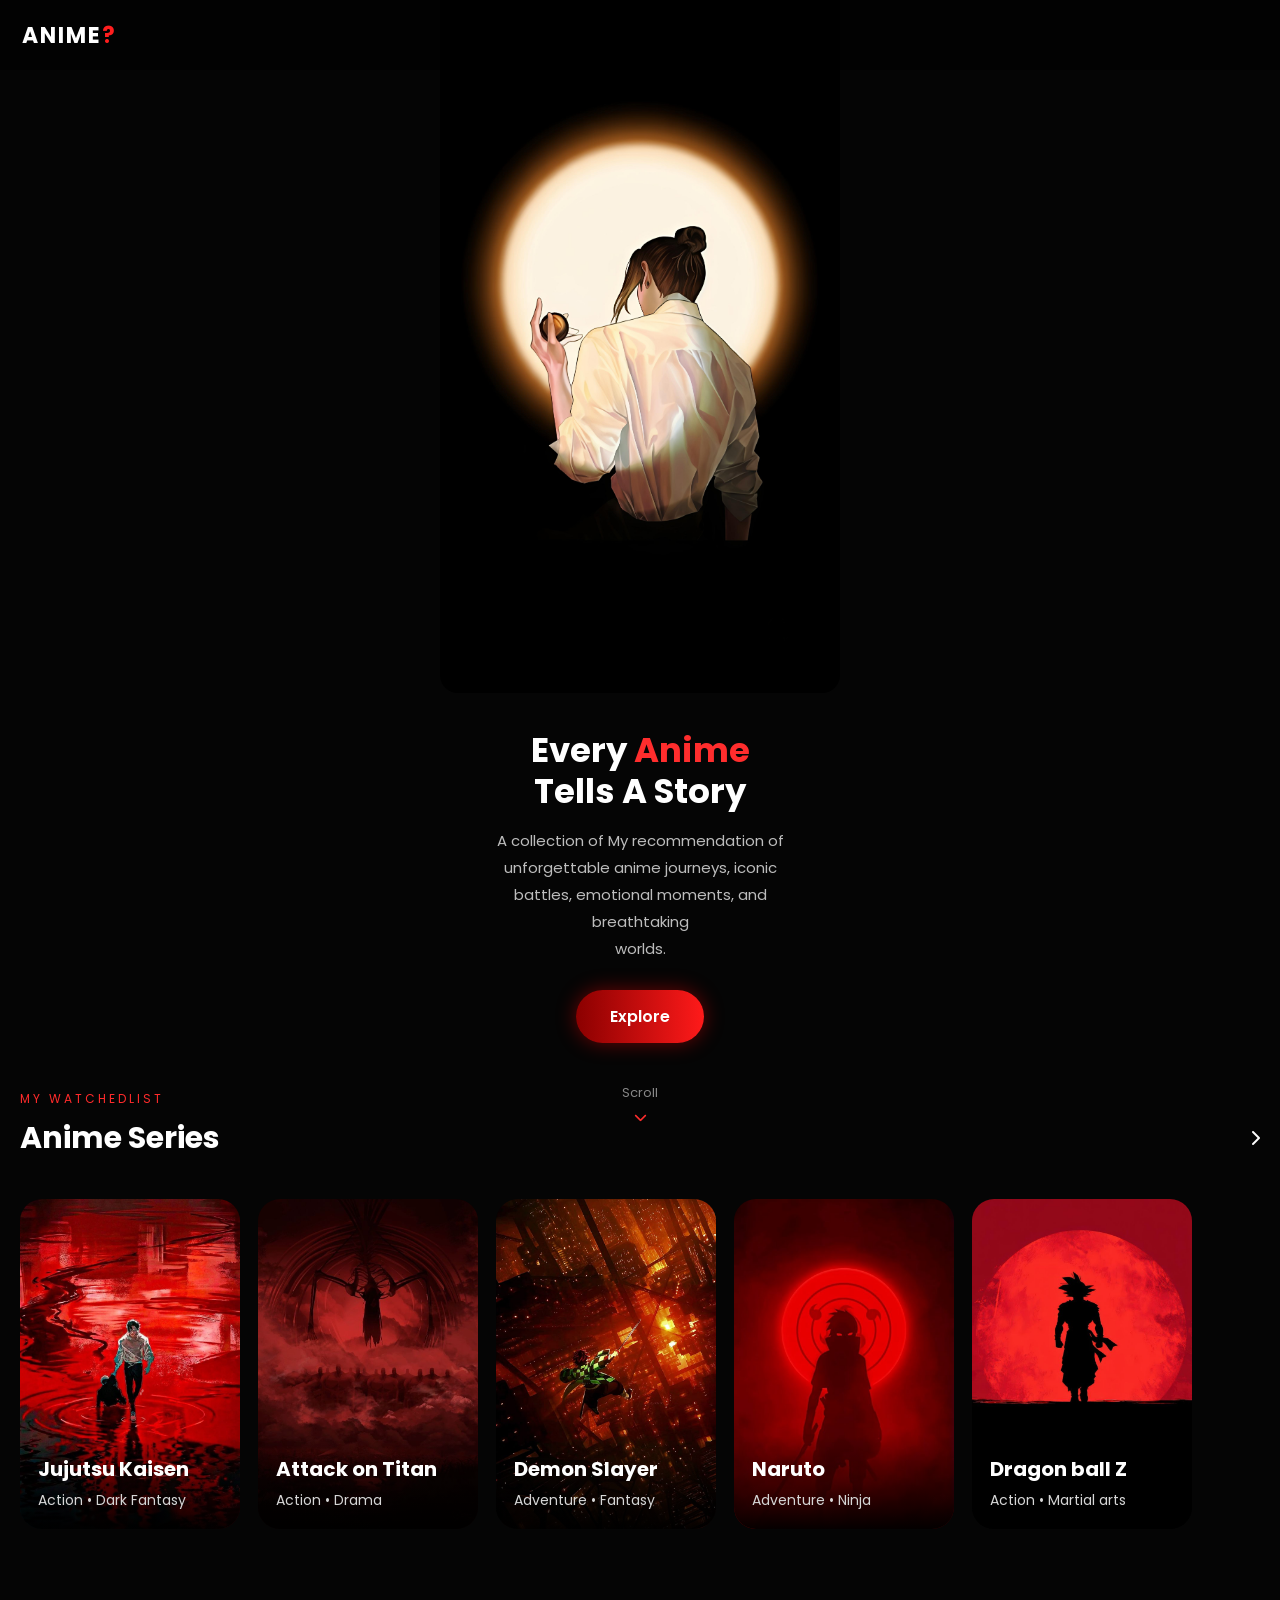
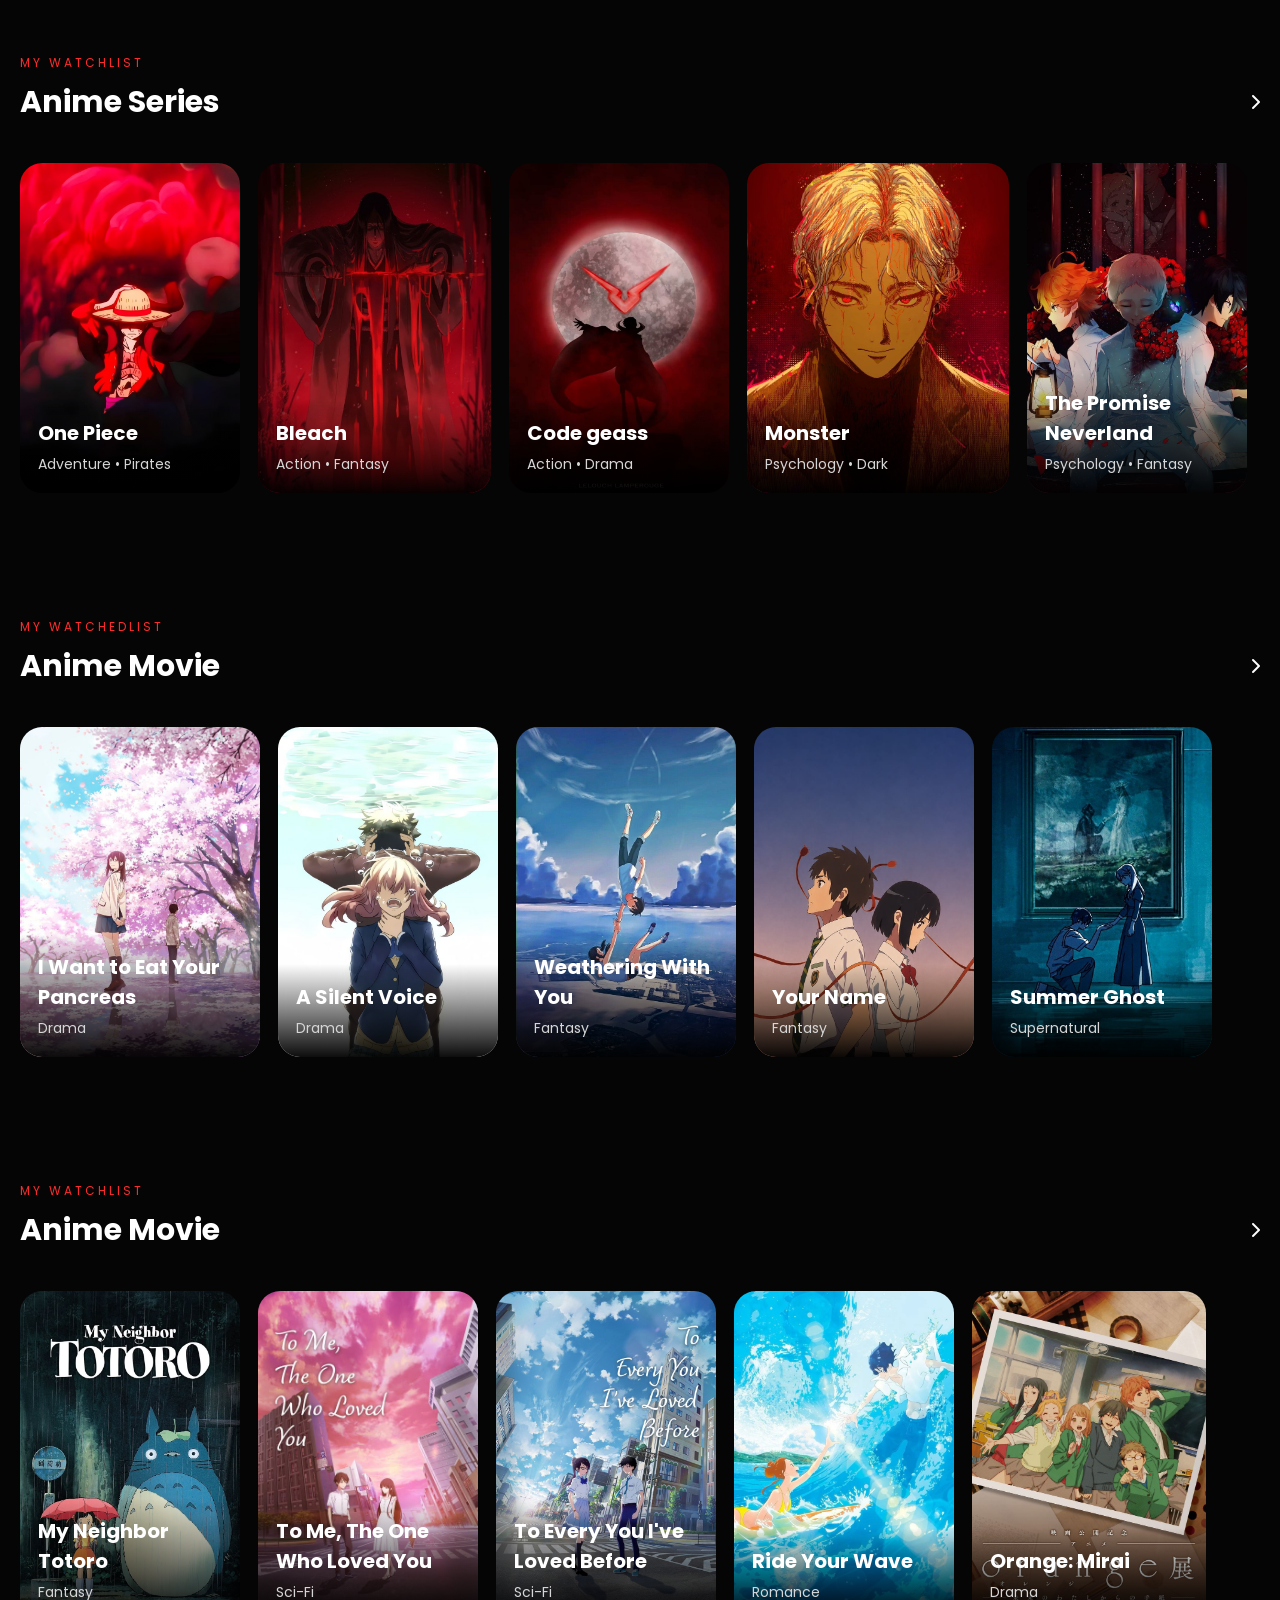
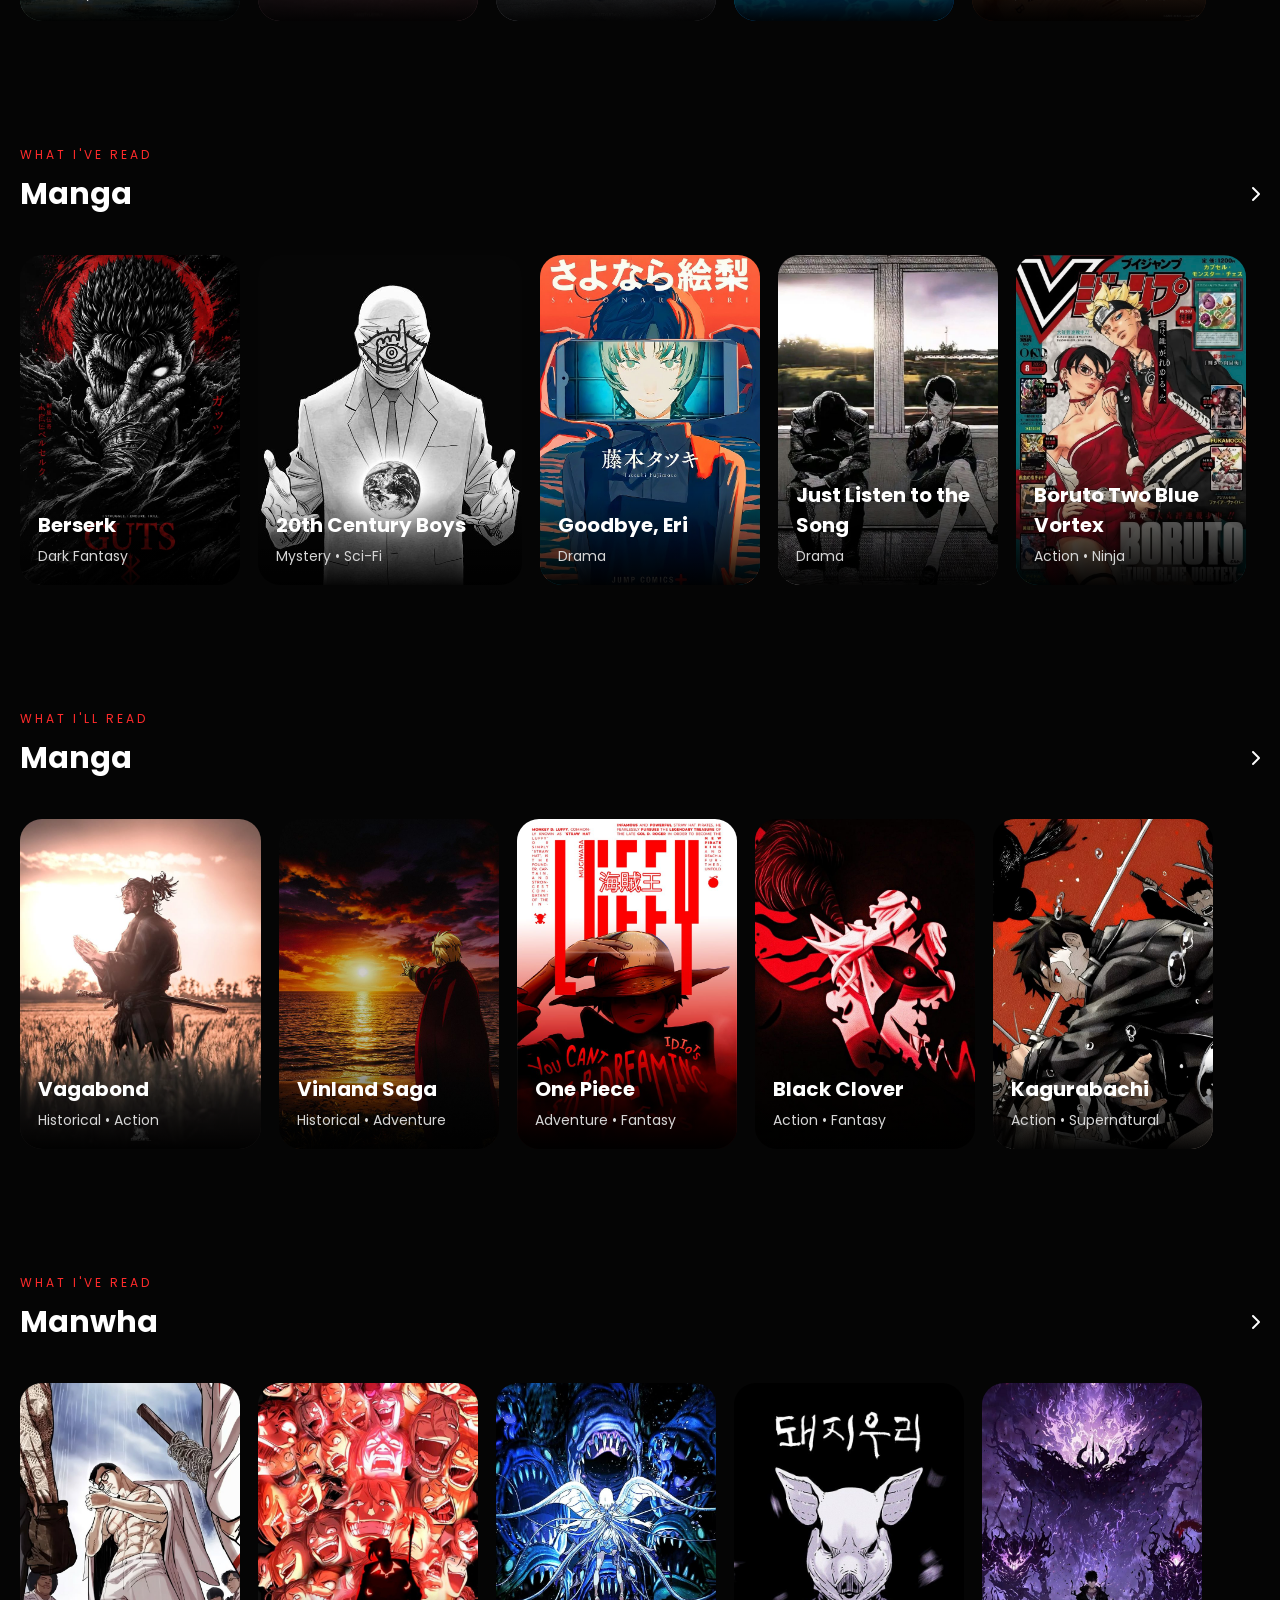
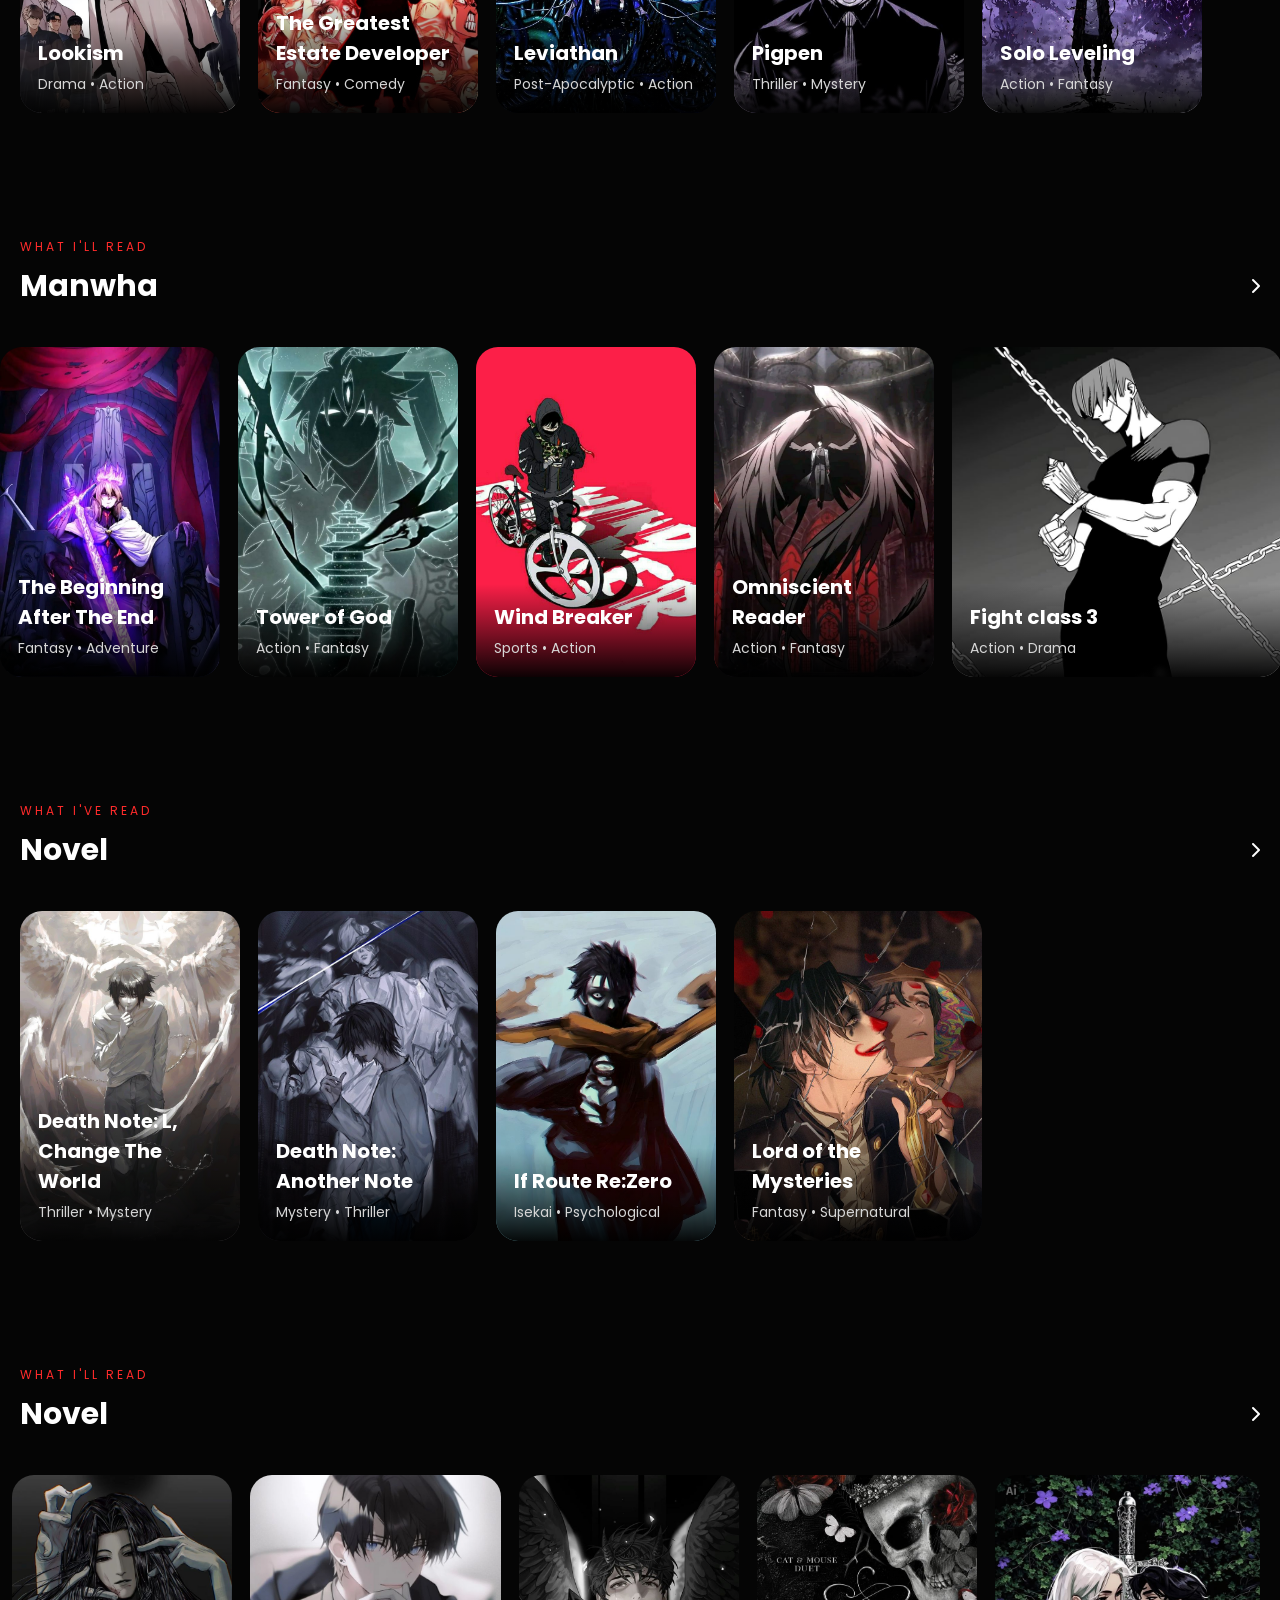
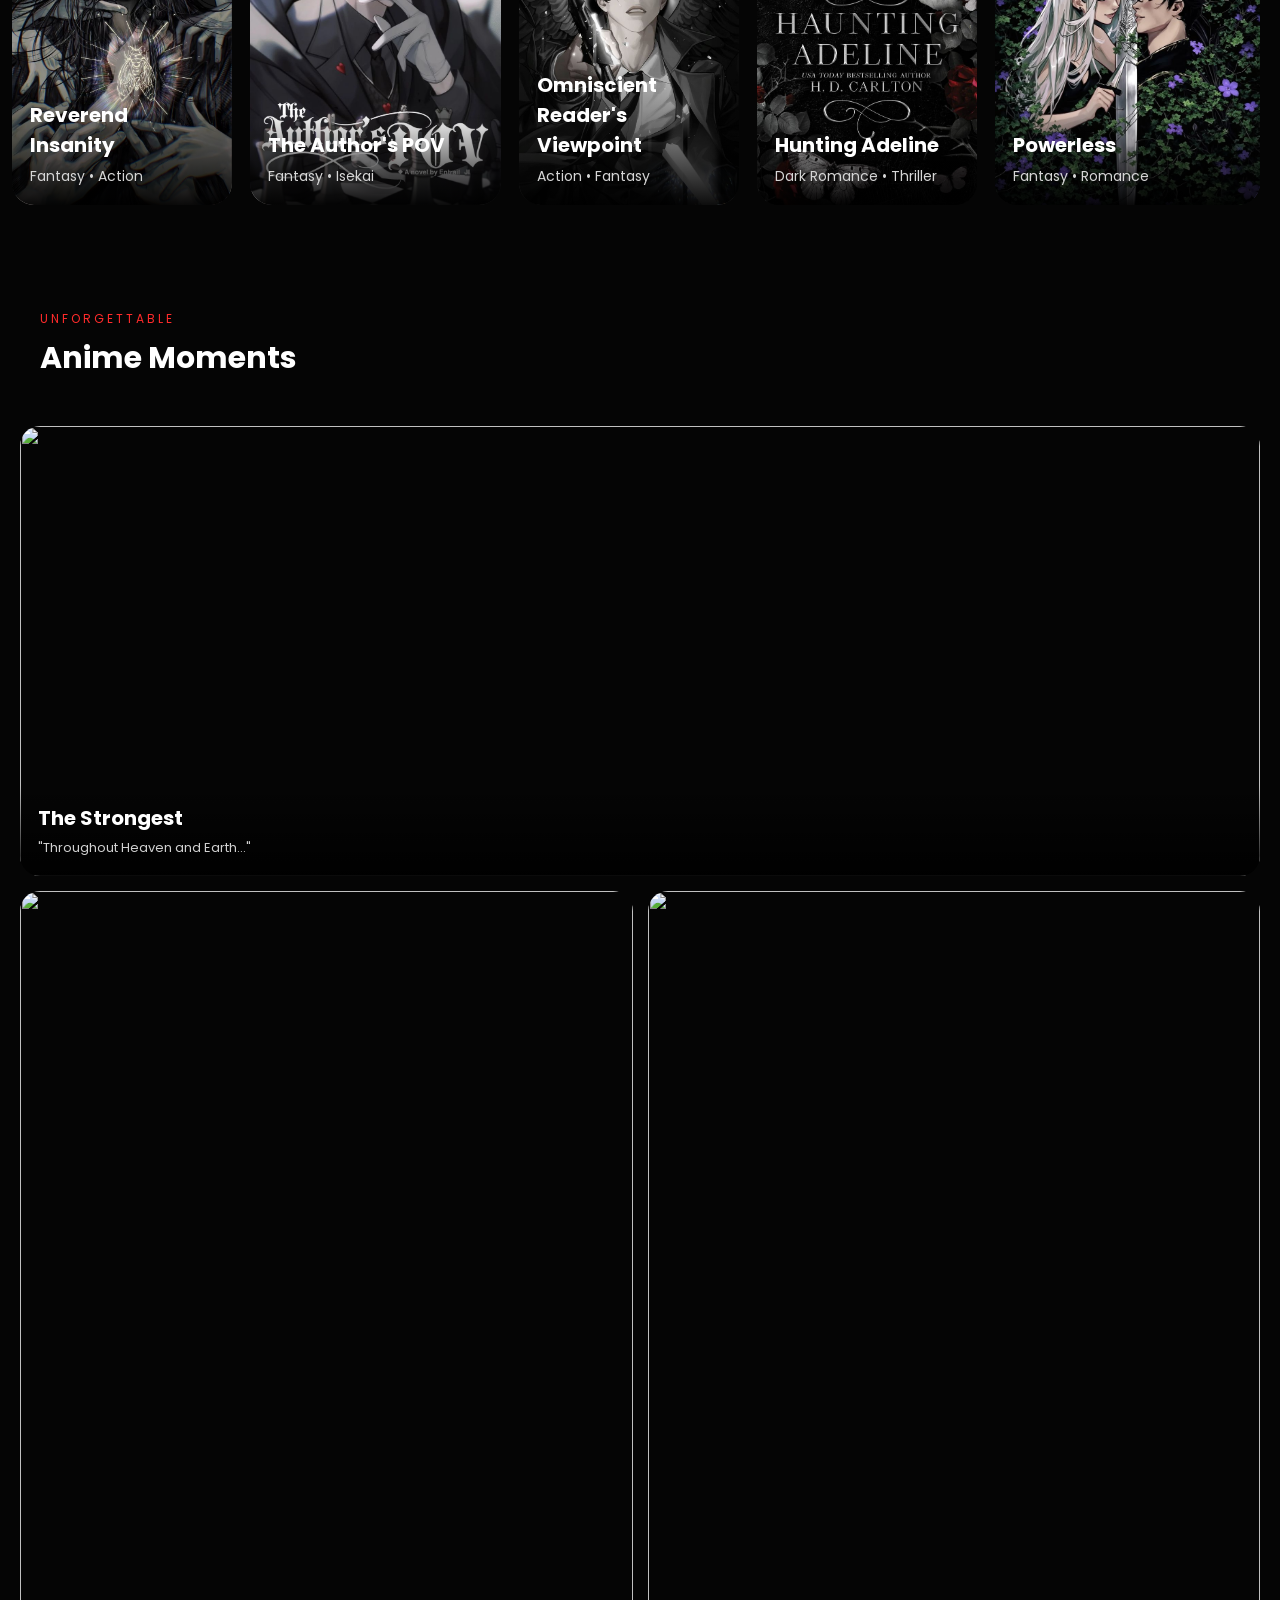
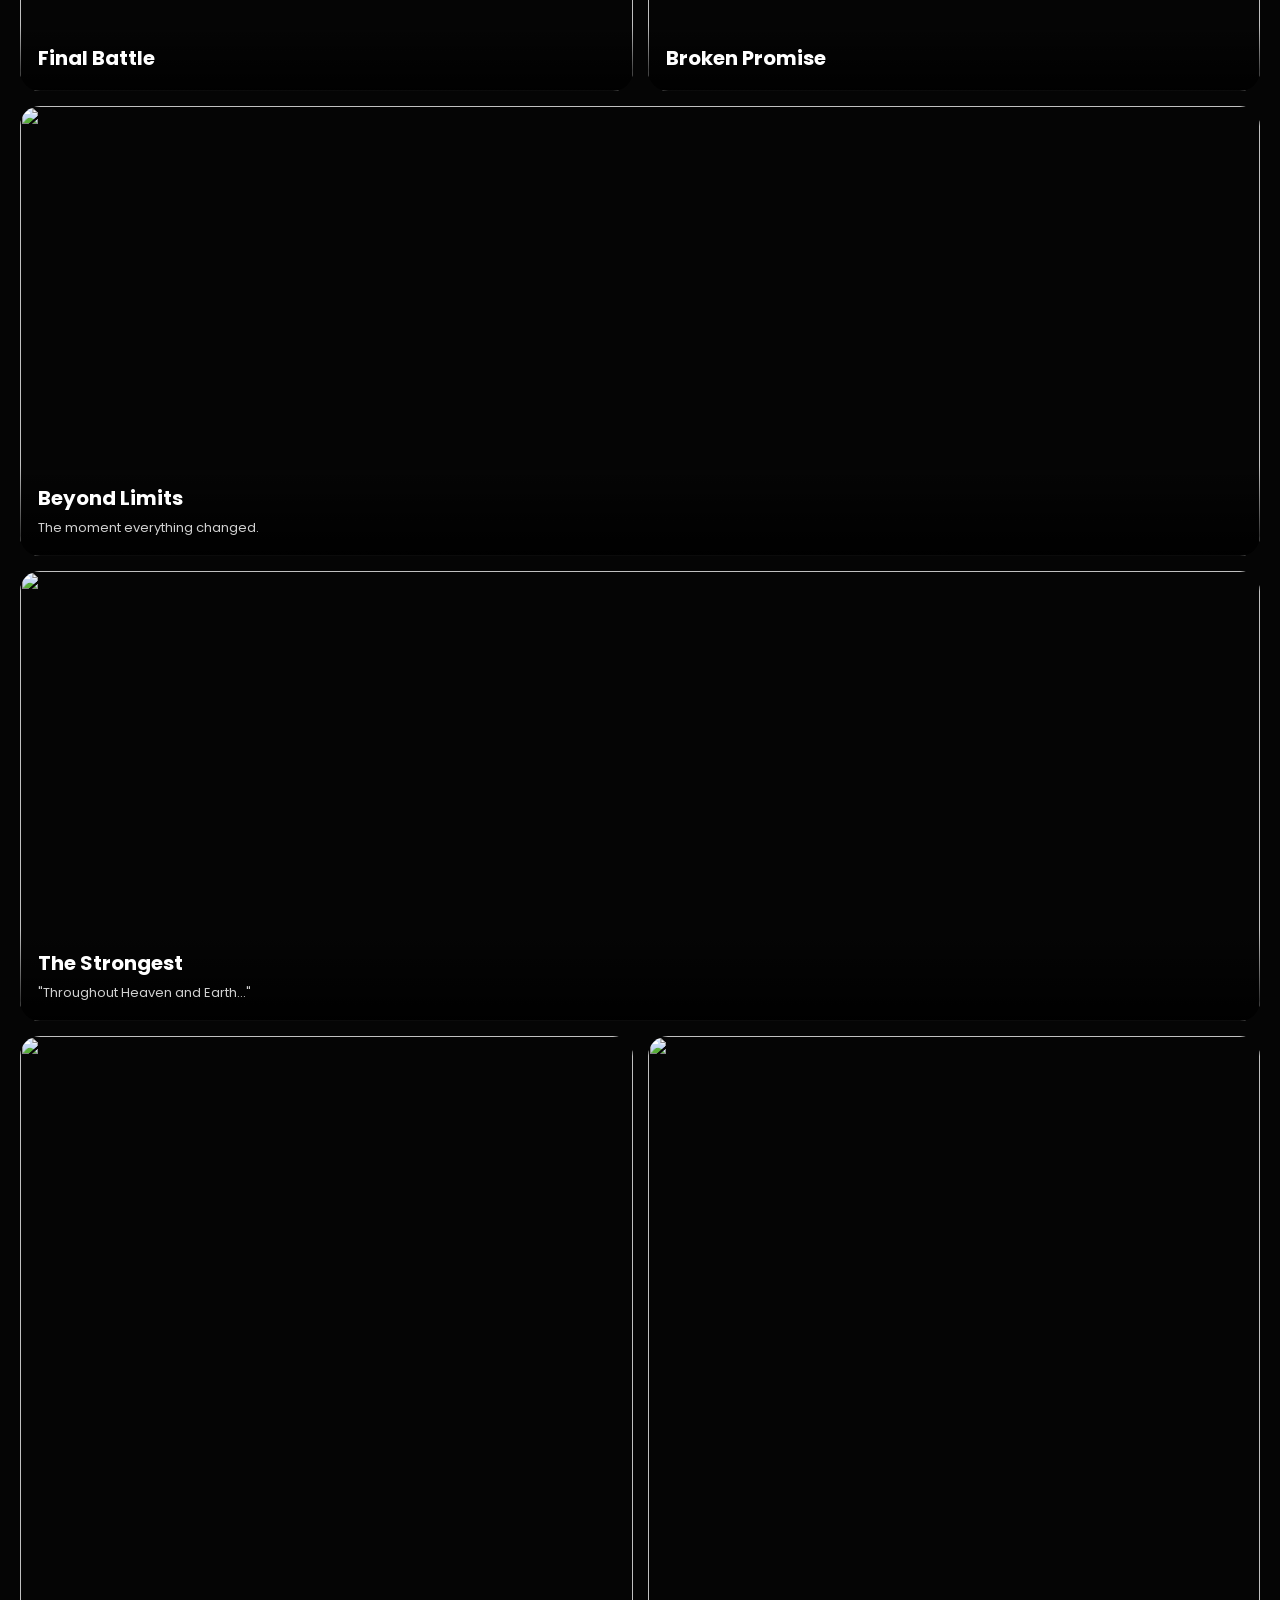
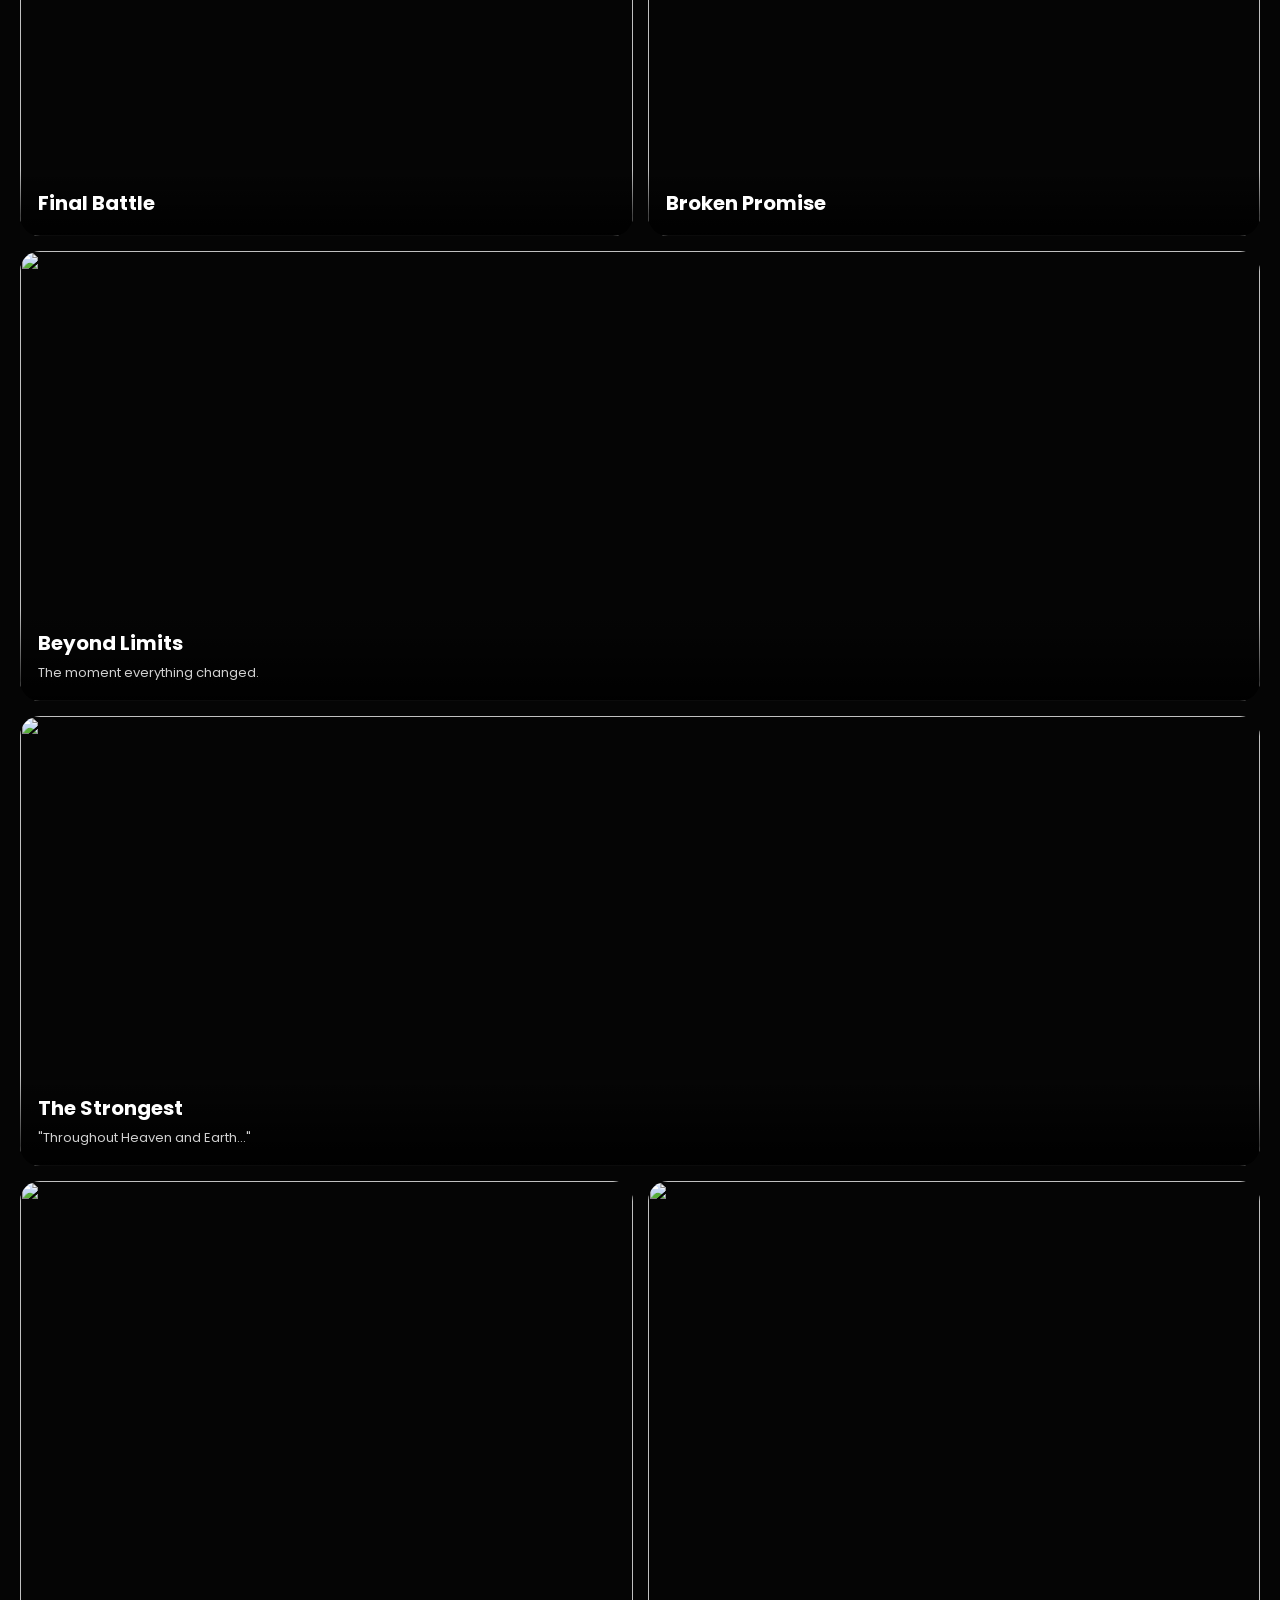
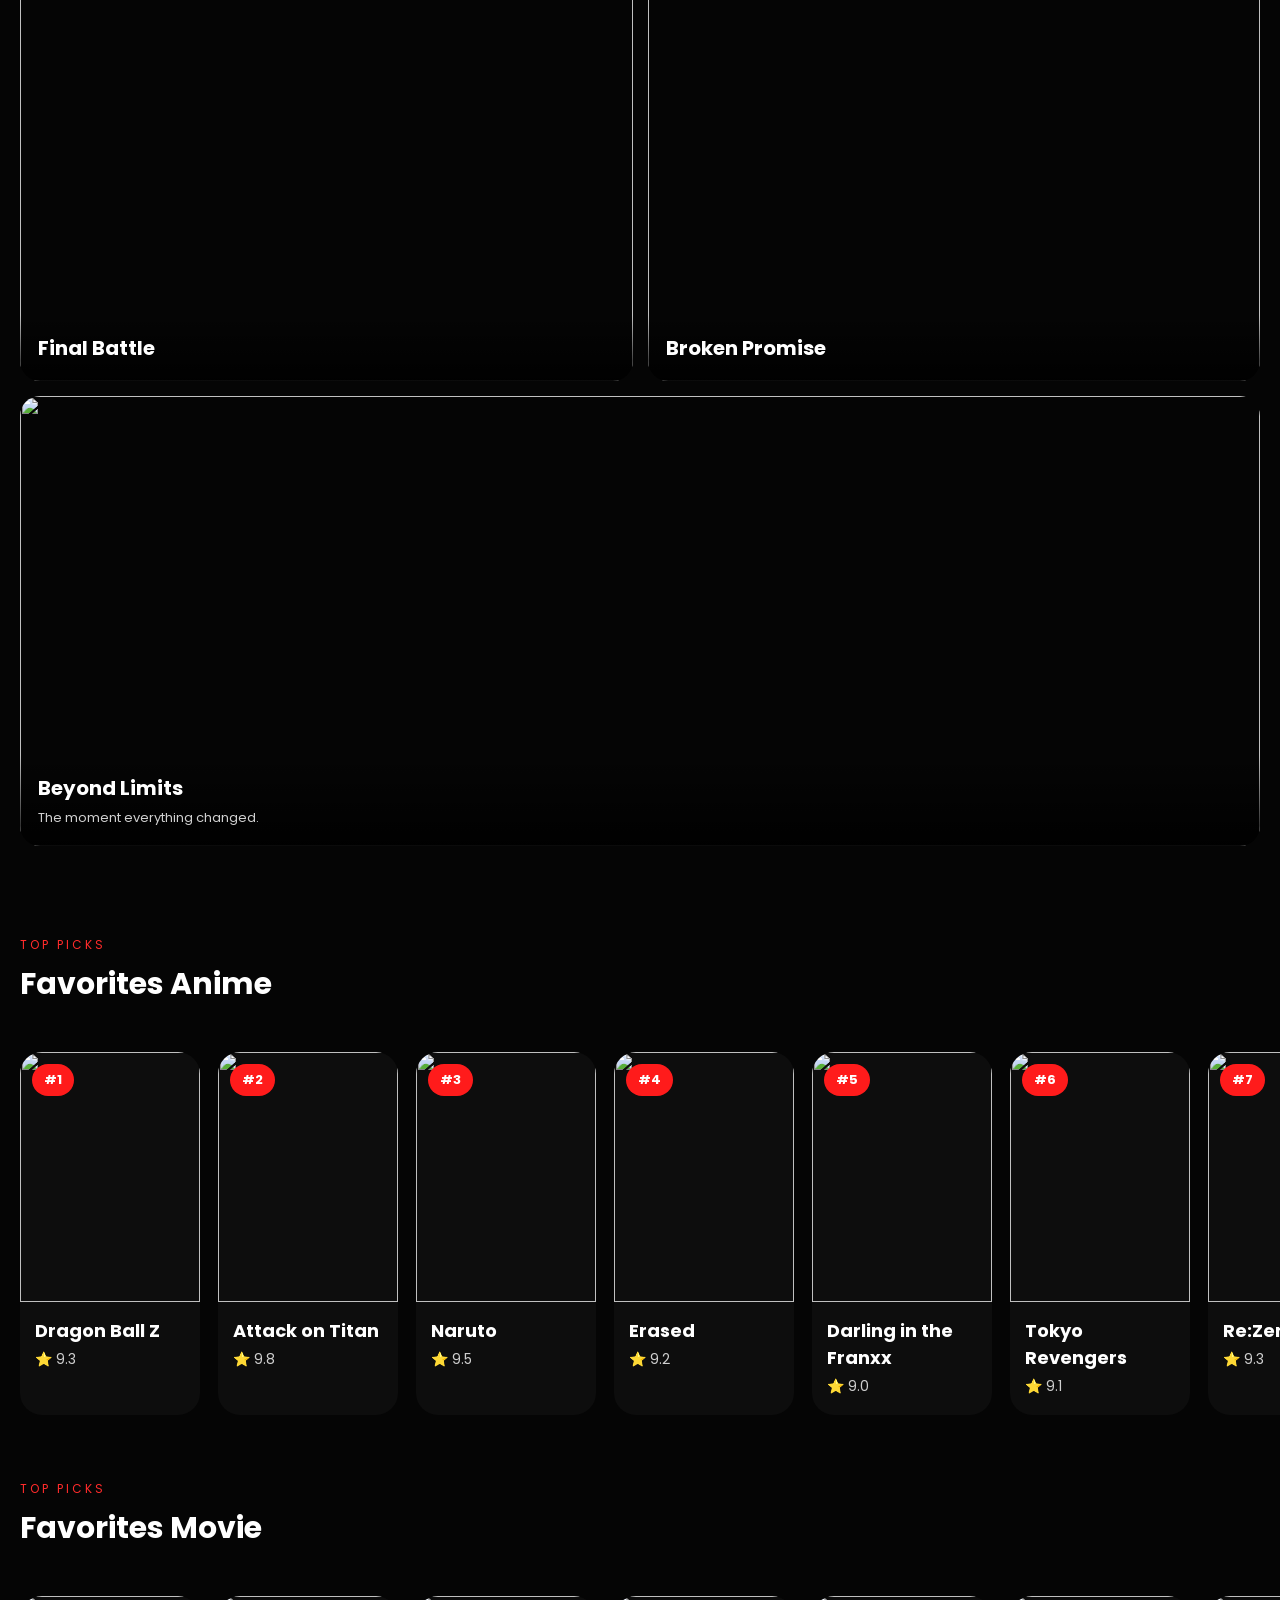
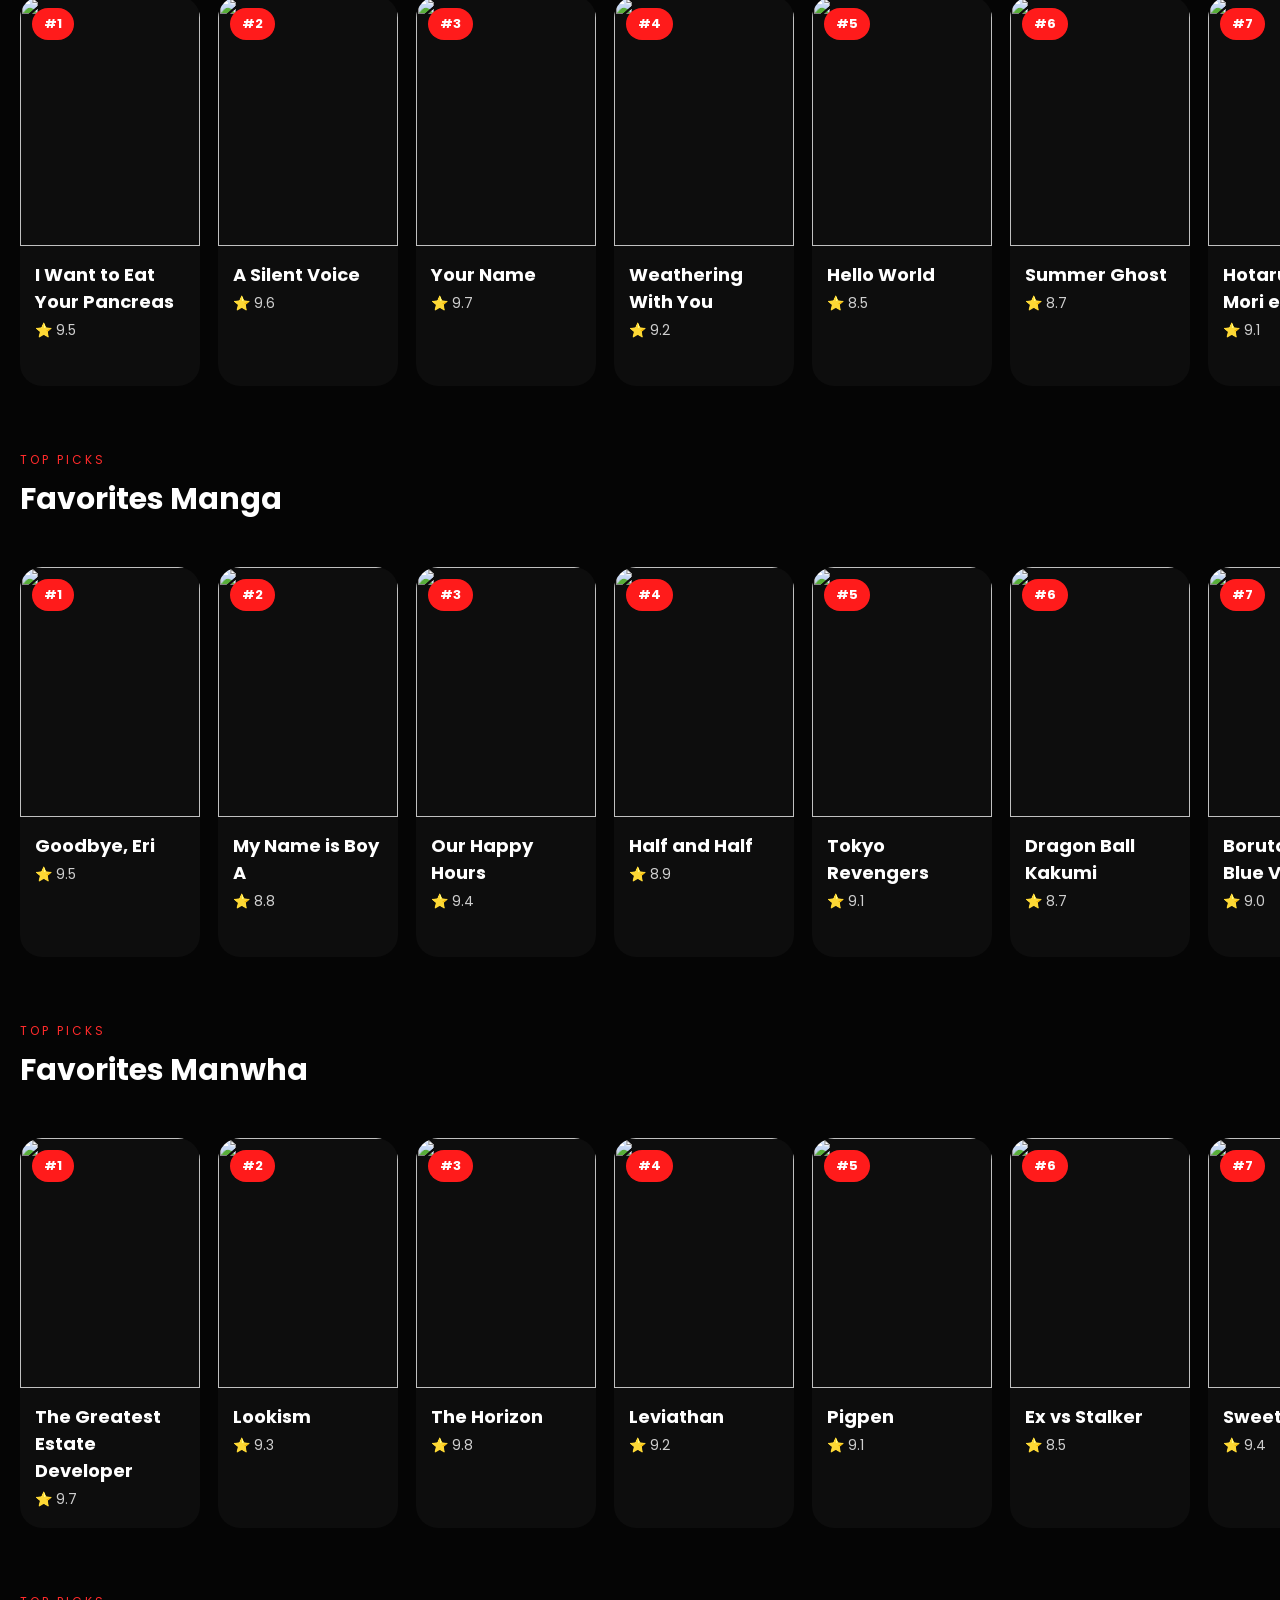
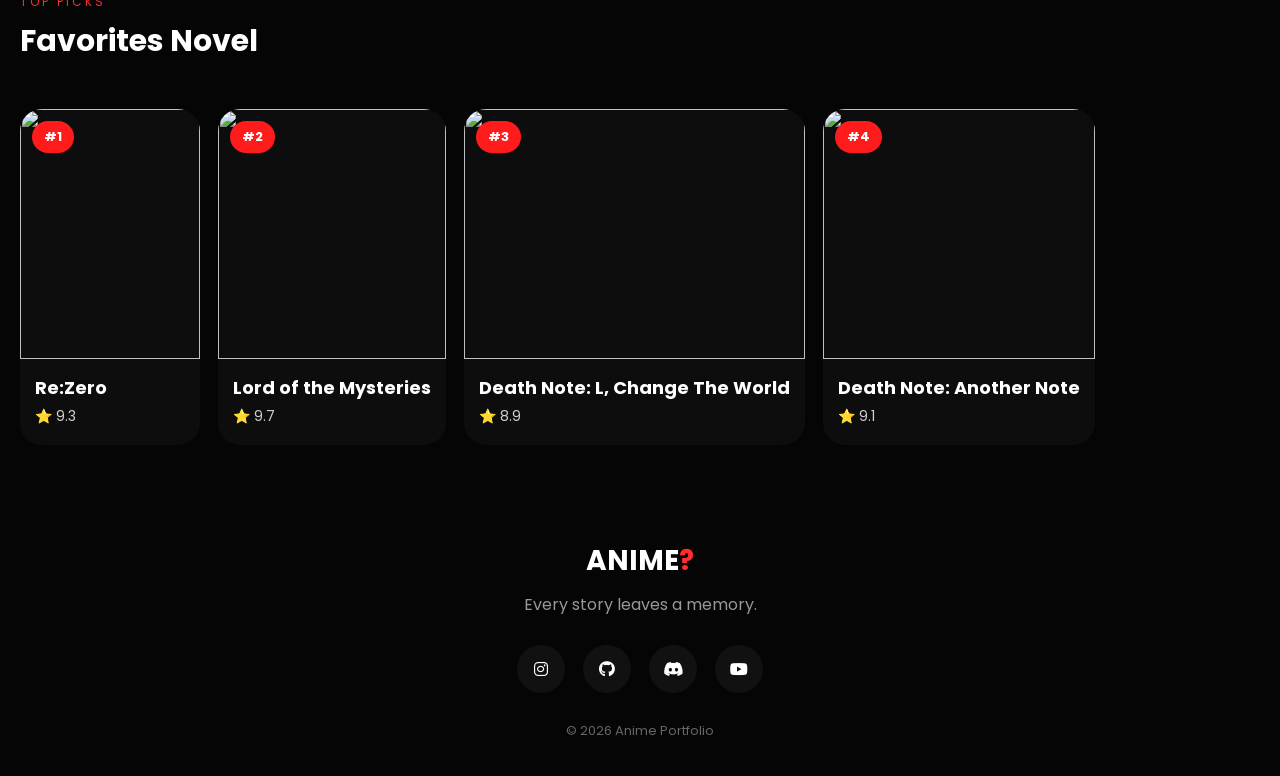
==== commit cd139261: "Update image paths and stylesheet link in index.html" ====
--- a/index.html
+++ b/index.html
@@ -11,7 +11,7 @@
     
     <link rel="stylesheet" href="https://cdnjs.cloudflare.com/ajax/libs/font-awesome/6.7.2/css/all.min.css">
     
-    <link rel="stylesheet" href="Css/style.css">
+    <link rel="stylesheet" href="/Css/style.css">
     
 </head>
 
@@ -69,7 +69,7 @@
         <div class="cards">
             
             <div class="card">
-                <img src="images/index/1.jpg" alt="">
+                <img src="images/main/1.jpg" alt="">
                 <div class="overlay">
                     <h3>Jujutsu Kaisen</h3>
                     <p>Action • Dark Fantasy</p>
@@ -77,7 +77,7 @@
             </div>
             
             <div class="card">
-                <img src="images/index/2.jpg" alt="">
+                <img src="images/main/2.jpg" alt="">
                 <div class="overlay">
                     <h3>Attack on Titan</h3>
                     <p>Action • Drama</p>
@@ -85,7 +85,7 @@
             </div>
             
             <div class="card">
-                <img src="images/index/3.jpg" alt="">
+                <img src="images/main/3.jpg" alt="">
                 <div class="overlay">
                     <h3>Demon Slayer</h3>
                     <p>Adventure • Fantasy</p>
@@ -93,7 +93,7 @@
             </div>
             
             <div class="card">
-                <img src="images/index/4.jpg" alt="">
+                <img src="images/main/4.jpg" alt="">
                 <div class="overlay">
                     <h3>Naruto</h3>
                     <p>Adventure • Ninja</p>
@@ -101,7 +101,7 @@
             </div>
             
             <div class="card">
-                <img src="images/index/5.jpg" alt="">
+                <img src="images/main/5.jpg" alt="">
                 <div class="overlay">
                     <h3>Dragon ball Z</h3>
                     <p>Action • Martial arts</p>
@@ -124,7 +124,7 @@
         <div class="cards">
             
             <div class="card">
-                <img src="images/index/9.jpg" alt="">
+                <img src="images/main/9.jpg" alt="">
                 <div class="overlay">
                     <h3>One Piece</h3>
                     <p>Adventure • Pirates</p>
@@ -132,7 +132,7 @@
             </div>
             
             <div class="card">
-                <img src="images/index/7.jpg" alt="">
+                <img src="images/main/7.jpg" alt="">
                 <div class="overlay">
                     <h3>Bleach</h3>
                     <p>Action • Fantasy</p>
@@ -140,7 +140,7 @@
             </div>
             
             <div class="card">
-                <img src="images/index/10.jpg" alt="">
+                <img src="images/main/10.jpg" alt="">
                 <div class="overlay">
                     <h3>Code geass</h3>
                     <p>Action • Drama</p>
@@ -148,7 +148,7 @@
             </div>
             
             <div class="card">
-                <img src="images/index/8.jpg" alt="">
+                <img src="images/main/8.jpg" alt="">
                 <div class="overlay">
                     <h3>Monster</h3>
                     <p>Psychology • Dark</p>
@@ -156,7 +156,7 @@
             </div>
             
             <div class="card">
-                <img src="images/index/6.jpg" alt="">
+                <img src="images/main/6.jpg" alt="">
                 <div class="overlay">
                     <h3>The Promise Neverland</h3>
                     <p>Psychology • Fantasy</p>
@@ -180,7 +180,7 @@
         <div class="cards">
             
             <div class="card">
-                <img src="images/index/11.jpg" alt="">
+                <img src="images/main/11.jpg" alt="">
                 <div class="overlay">
                     <h3>I Want to Eat Your Pancreas</h3>
                     <p>Drama</p>
@@ -188,7 +188,7 @@
             </div>
             
             <div class="card">
-                <img src="images/index/12.jpg" alt="">
+                <img src="images/main/12.jpg" alt="">
                 <div class="overlay">
                     <h3>A Silent Voice</h3>
                     <p>Drama</p>
@@ -196,7 +196,7 @@
             </div>
             
             <div class="card">
-                <img src="images/index/13.jpg" alt="">
+                <img src="images/main/13.jpg" alt="">
                 <div class="overlay">
                     <h3>Weathering With You</h3>
                     <p>Fantasy</p>
@@ -204,7 +204,7 @@
             </div>
             
             <div class="card">
-                <img src="images/index/14.jpg" alt="">
+                <img src="images/main/14.jpg" alt="">
                 <div class="overlay">
                     <h3>Your Name</h3>
                     <p>Fantasy</p>
@@ -212,7 +212,7 @@
             </div>
             
             <div class="card">
-                <img src="images/index/15.jpg" alt="">
+                <img src="images/main/15.jpg" alt="">
                 <div class="overlay">
                     <h3>Summer Ghost</h3>
                     <p>Supernatural</p>
@@ -236,7 +236,7 @@
         <div class="cards">
             
             <div class="card">
-                <img src="images/index/16.jpg" alt="">
+                <img src="images/main/16.jpg" alt="">
                 <div class="overlay">
                     <h3>My Neighbor Totoro</h3>
                     <p>Fantasy</p>
@@ -244,7 +244,7 @@
             </div>
             
             <div class="card">
-                <img src="images/index/17.jpg" alt="">
+                <img src="images/main/17.jpg" alt="">
                 <div class="overlay">
                     <h3>To Me, The One Who Loved You</h3>
                     <p>Sci-Fi</p>
@@ -252,7 +252,7 @@
             </div>
             
             <div class="card">
-                <img src="images/index/18.jpg" alt="">
+                <img src="images/main/18.jpg" alt="">
                 <div class="overlay">
                     <h3>To Every You I've Loved Before</h3>
                     <p>Sci-Fi</p>
@@ -260,7 +260,7 @@
             </div>
             
             <div class="card">
-                <img src="images/index/19.jpg" alt="">
+                <img src="images/main/19.jpg" alt="">
                 <div class="overlay">
                     <h3>Ride Your Wave</h3>
                     <p>Romance</p>
@@ -268,7 +268,7 @@
             </div>
             
             <div class="card">
-                <img src="images/index/20.jpg" alt="">
+                <img src="images/main/20.jpg" alt="">
                 <div class="overlay">
                     <h3>Orange: Mirai</h3>
                     <p>Drama</p>
@@ -293,7 +293,7 @@
         <div class="cards">
             
             <div class="card">
-                <img src="images/index/25.jpg" alt="">
+                <img src="images/main/25.jpg" alt="">
                 <div class="overlay">
                     <h3>Berserk</h3>
                     <p>Dark Fantasy</p>
@@ -301,7 +301,7 @@
             </div>
             
             <div class="card">
-                <img src="images/index/24.jpg" alt="">
+                <img src="images/main/24.jpg" alt="">
                 <div class="overlay">
                     <h3>20th Century Boys</h3>
                     <p>Mystery • Sci-Fi</p>
@@ -309,7 +309,7 @@
             </div>
             
             <div class="card">
-                <img src="images/index/21.jpg" alt="">
+                <img src="images/main/21.jpg" alt="">
                 <div class="overlay">
                     <h3>Goodbye, Eri</h3>
                     <p>Drama</p>
@@ -317,7 +317,7 @@
             </div>
             
             <div class="card">
-                <img src="images/index/22.jpg" alt="">
+                <img src="images/main/22.jpg" alt="">
                 <div class="overlay">
                     <h3>Just Listen to the Song</h3>
                     <p>Drama</p>
@@ -325,7 +325,7 @@
             </div>
             
             <div class="card">
-                <img src="images/index/23.jpg" alt="">
+                <img src="images/main/23.jpg" alt="">
                 <div class="overlay">
                     <h3>Boruto Two Blue Vortex</h3>
                     <p>Action • Ninja</p>
@@ -352,7 +352,7 @@
         <div class="cards">
             
             <div class="card">
-                <img src="images/index/26.jpg" alt="">
+                <img src="images/main/26.jpg" alt="">
                 <div class="overlay">
                     <h3>Vagabond</h3>
                     <p>Historical • Action</p>
@@ -360,7 +360,7 @@
             </div>
             
             <div class="card">
-                <img src="images/index/27.jpg" alt="">
+                <img src="images/main/27.jpg" alt="">
                 <div class="overlay">
                     <h3>Vinland Saga</h3>
                     <p>Historical • Adventure</p>
@@ -368,7 +368,7 @@
             </div>
             
             <div class="card">
-                <img src="images/index/29.jpg" alt="">
+                <img src="images/main/29.jpg" alt="">
                 <div class="overlay">
                     <h3>One Piece</h3>
                     <p>Adventure • Fantasy</p>
@@ -376,7 +376,7 @@
             </div>
             
             <div class="card">
-                <img src="images/index/28.jpg" alt="">
+                <img src="images/main/28.jpg" alt="">
                 <div class="overlay">
                     <h3>Black Clover</h3>
                     <p>Action • Fantasy</p>
@@ -384,7 +384,7 @@
             </div>
             
             <div class="card">
-                <img src="images/index/30.jpg" alt="">
+                <img src="images/main/30.jpg" alt="">
                 <div class="overlay">
                     <h3>Kagurabachi</h3>
                     <p>Action • Supernatural</p>
@@ -411,7 +411,7 @@
         <div class="cards">
             
             <div class="card">
-                <img src="images/index/31.jpg" alt="">
+                <img src="images/main/31.jpg" alt="">
                 <div class="overlay">
                     <h3>Lookism</h3>
                     <p>Drama • Action</p>
@@ -419,7 +419,7 @@
             </div>
             
             <div class="card">
-                <img src="images/index/32.jpg" alt="">
+                <img src="images/main/32.jpg" alt="">
                 <div class="overlay">
                     <h3>The Greatest Estate Developer</h3>
                     <p>Fantasy • Comedy</p>
@@ -427,7 +427,7 @@
             </div>
             
             <div class="card">
-                <img src="images/index/33.jpg" alt="">
+                <img src="images/main/33.jpg" alt="">
                 <div class="overlay">
                     <h3>Leviathan</h3>
                     <p>Post-Apocalyptic • Action</p>
@@ -435,7 +435,7 @@
             </div>
             
             <div class="card">
-                <img src="images/index/34.jpg" alt="">
+                <img src="images/main/34.jpg" alt="">
                 <div class="overlay">
                     <h3>Pigpen</h3>
                     <p>Thriller • Mystery</p>
@@ -443,7 +443,7 @@
             </div>
             
             <div class="card">
-                <img src="images/index/35.jpg" alt="">
+                <img src="images/main/35.jpg" alt="">
                 <div class="overlay">
                     <h3>Solo Leveling</h3>
                     <p>Action • Fantasy</p>
@@ -467,7 +467,7 @@
         <div class="cards">
             
             <div class="card">
-                <img src="images/index/36.jpg" alt="">
+                <img src="images/main/36.jpg" alt="">
                 <div class="overlay">
                     <h3>The Beginning After The End</h3>
                     <p>Fantasy • Adventure</p>
@@ -475,7 +475,7 @@
             </div>
             
             <div class="card">
-                <img src="images/index/37.jpg" alt="">
+                <img src="images/main/37.jpg" alt="">
                 <div class="overlay">
                     <h3>Tower of God</h3>
                     <p>Action • Fantasy</p>
@@ -483,7 +483,7 @@
             </div>
             
             <div class="card">
-                <img src="images/index/38.jpg" alt="">
+                <img src="images/main/38.jpg" alt="">
                 <div class="overlay">
                     <h3>Wind Breaker</h3>
                     <p>Sports • Action</p>
@@ -491,7 +491,7 @@
             </div>
             
             <div class="card">
-                <img src="images/index/39.jpg" alt="">
+                <img src="images/main/39.jpg" alt="">
                 <div class="overlay">
                     <h3>Omniscient Reader</h3>
                     <p>Action • Fantasy</p>
@@ -499,7 +499,7 @@
             </div>
             
             <div class="card">
-                <img src="images/index/40.jpg" alt="">
+                <img src="images/main/40.jpg" alt="">
                 <div class="overlay">
                     <h3>Fight class 3</h3>
                     <p>Action • Drama</p>
@@ -525,7 +525,7 @@
         <div class="cards">
             
             <div class="card">
-                <img src="images/index/41.jpg" alt="">
+                <img src="images/main/41.jpg" alt="">
                 <div class="overlay">
                     <h3>Death Note: L, Change The World</h3>
                     <p>Thriller • Mystery</p>
@@ -533,7 +533,7 @@
             </div>
             
             <div class="card">
-                <img src="images/index/42.jpg" alt="">
+                <img src="images/main/42.jpg" alt="">
                 <div class="overlay">
                     <h3>Death Note: Another Note</h3>
                     <p>Mystery • Thriller</p>
@@ -541,7 +541,7 @@
             </div>
             
             <div class="card">
-                <img src="images/index/43.jpg" alt="">
+                <img src="images/main/43.jpg" alt="">
                 <div class="overlay">
                     <h3>If Route Re:Zero</h3>
                     <p>Isekai • Psychological</p>
@@ -549,7 +549,7 @@
             </div>
             
             <div class="card">
-                <img src="images/index/44.jpg" alt="">
+                <img src="images/main/44.jpg" alt="">
                 <div class="overlay">
                     <h3>Lord of the Mysteries</h3>
                     <p>Fantasy • Supernatural</p>
@@ -573,7 +573,7 @@
         <div class="cards">
             
             <div class="card">
-                <img src="images/index/45.jpg" alt="">
+                <img src="images/main/45.jpg" alt="">
                 <div class="overlay">
                     <h3>Reverend Insanity</h3>
                     <p>Fantasy • Action</p>
@@ -581,7 +581,7 @@
             </div>
             
             <div class="card">
-                <img src="images/index/46.jpg" alt="">
+                <img src="images/main/46.jpg" alt="">
                 <div class="overlay">
                     <h3>The Author's POV</h3>
                     <p>Fantasy • Isekai</p>
@@ -589,7 +589,7 @@
             </div>
             
             <div class="card">
-                <img src="images/index/47.jpg" alt="">
+                <img src="images/main/47.jpg" alt="">
                 <div class="overlay">
                     <h3>Omniscient Reader's Viewpoint</h3>
                     <p>Action • Fantasy</p>
@@ -597,7 +597,7 @@
             </div>
             
             <div class="card">
-                <img src="images/index/48.jpg" alt="">
+                <img src="images/main/48.jpg" alt="">
                 <div class="overlay">
                     <h3>Hunting Adeline</h3>
                     <p>Dark Romance • Thriller</p>
@@ -605,7 +605,7 @@
             </div>
             
             <div class="card">
-                <img src="images/index/49.jpg" alt="">
+                <img src="images/main/49.jpg" alt="">
                 <div class="overlay">
                     <h3>Powerless</h3>
                     <p>Fantasy • Romance</p>
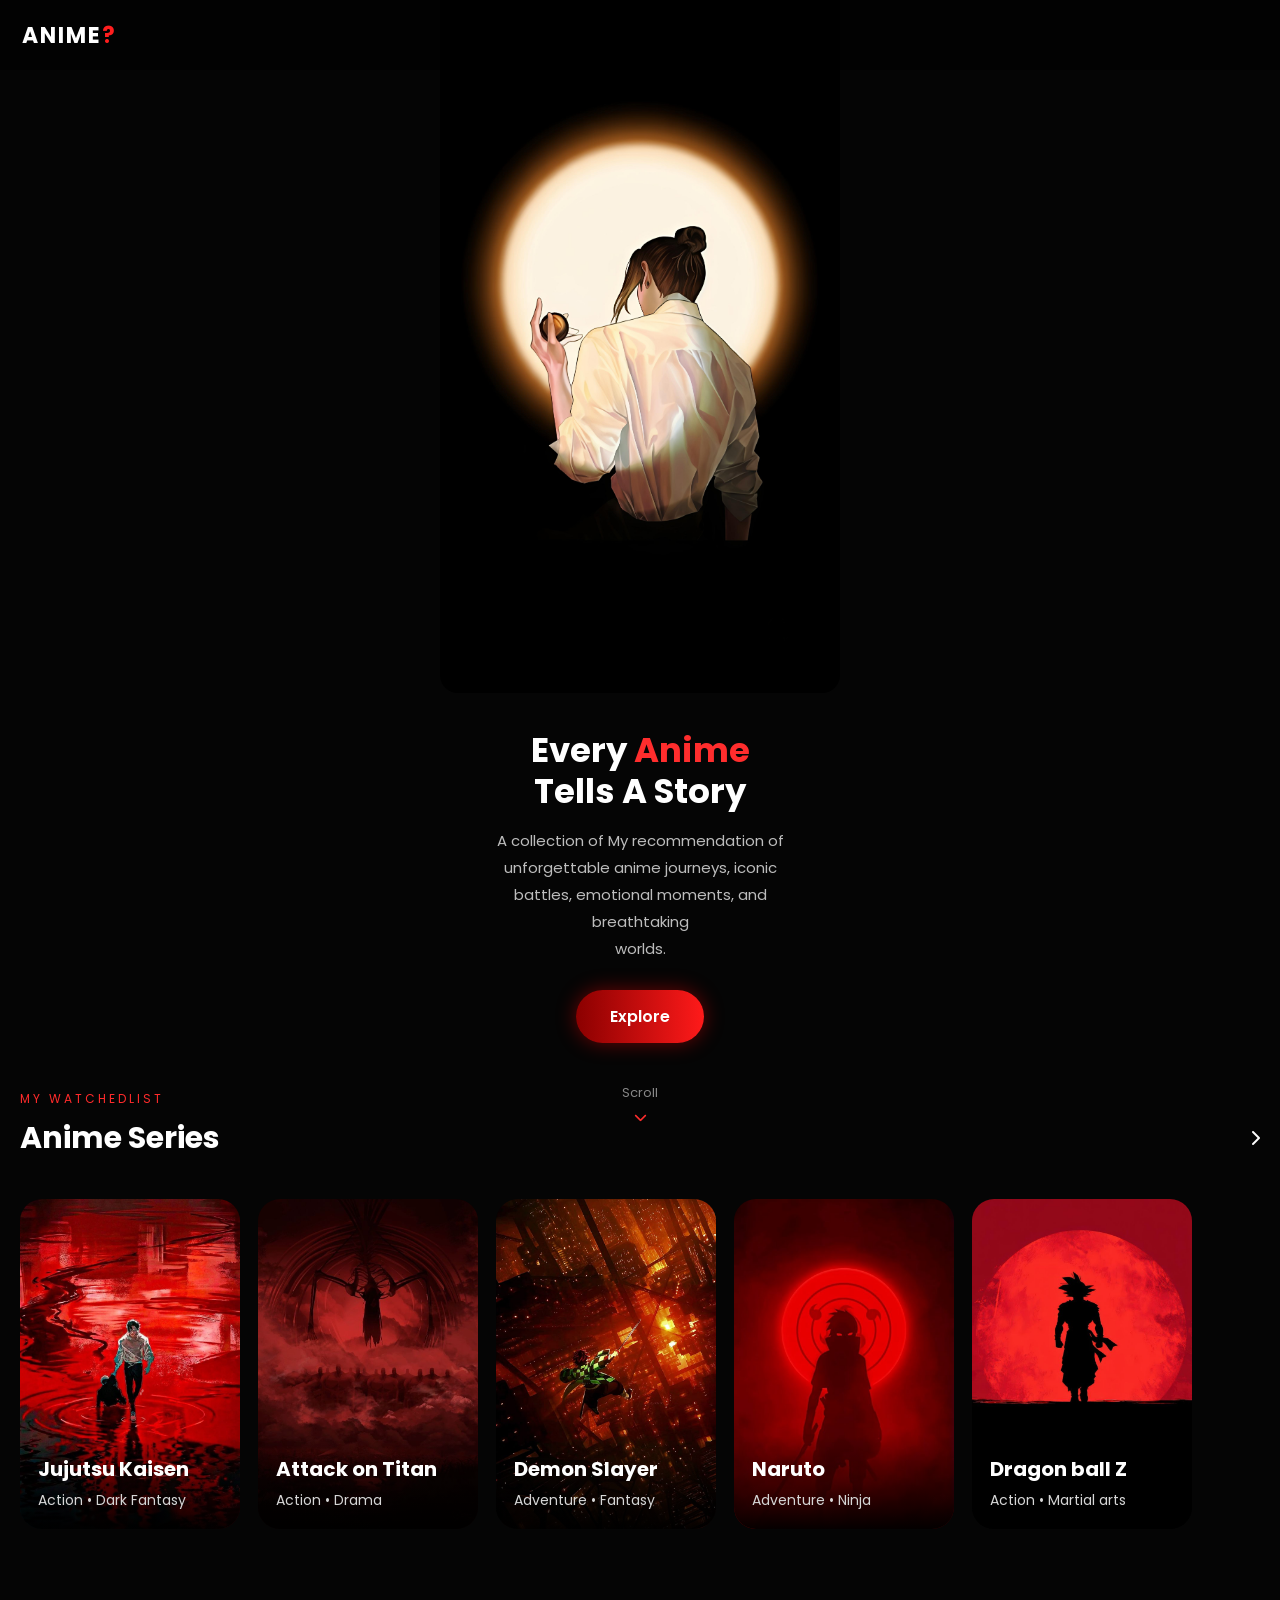
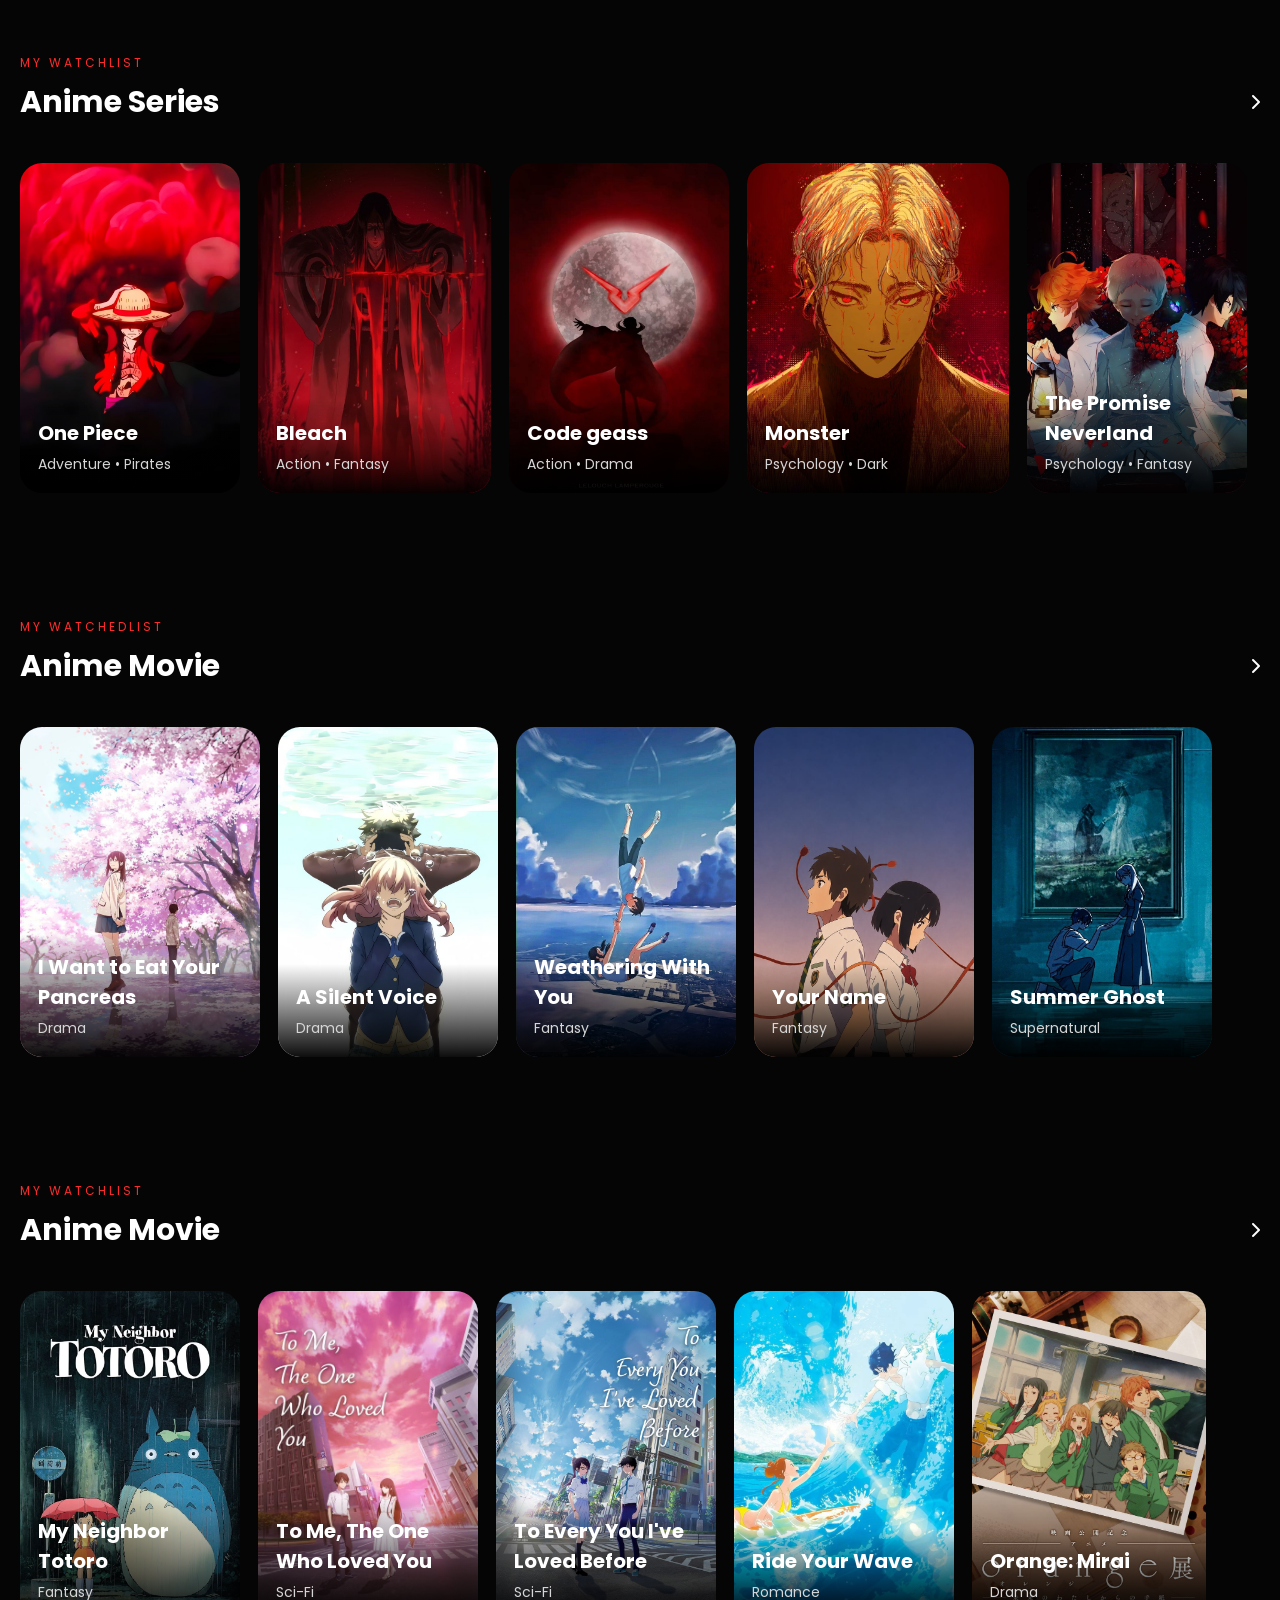
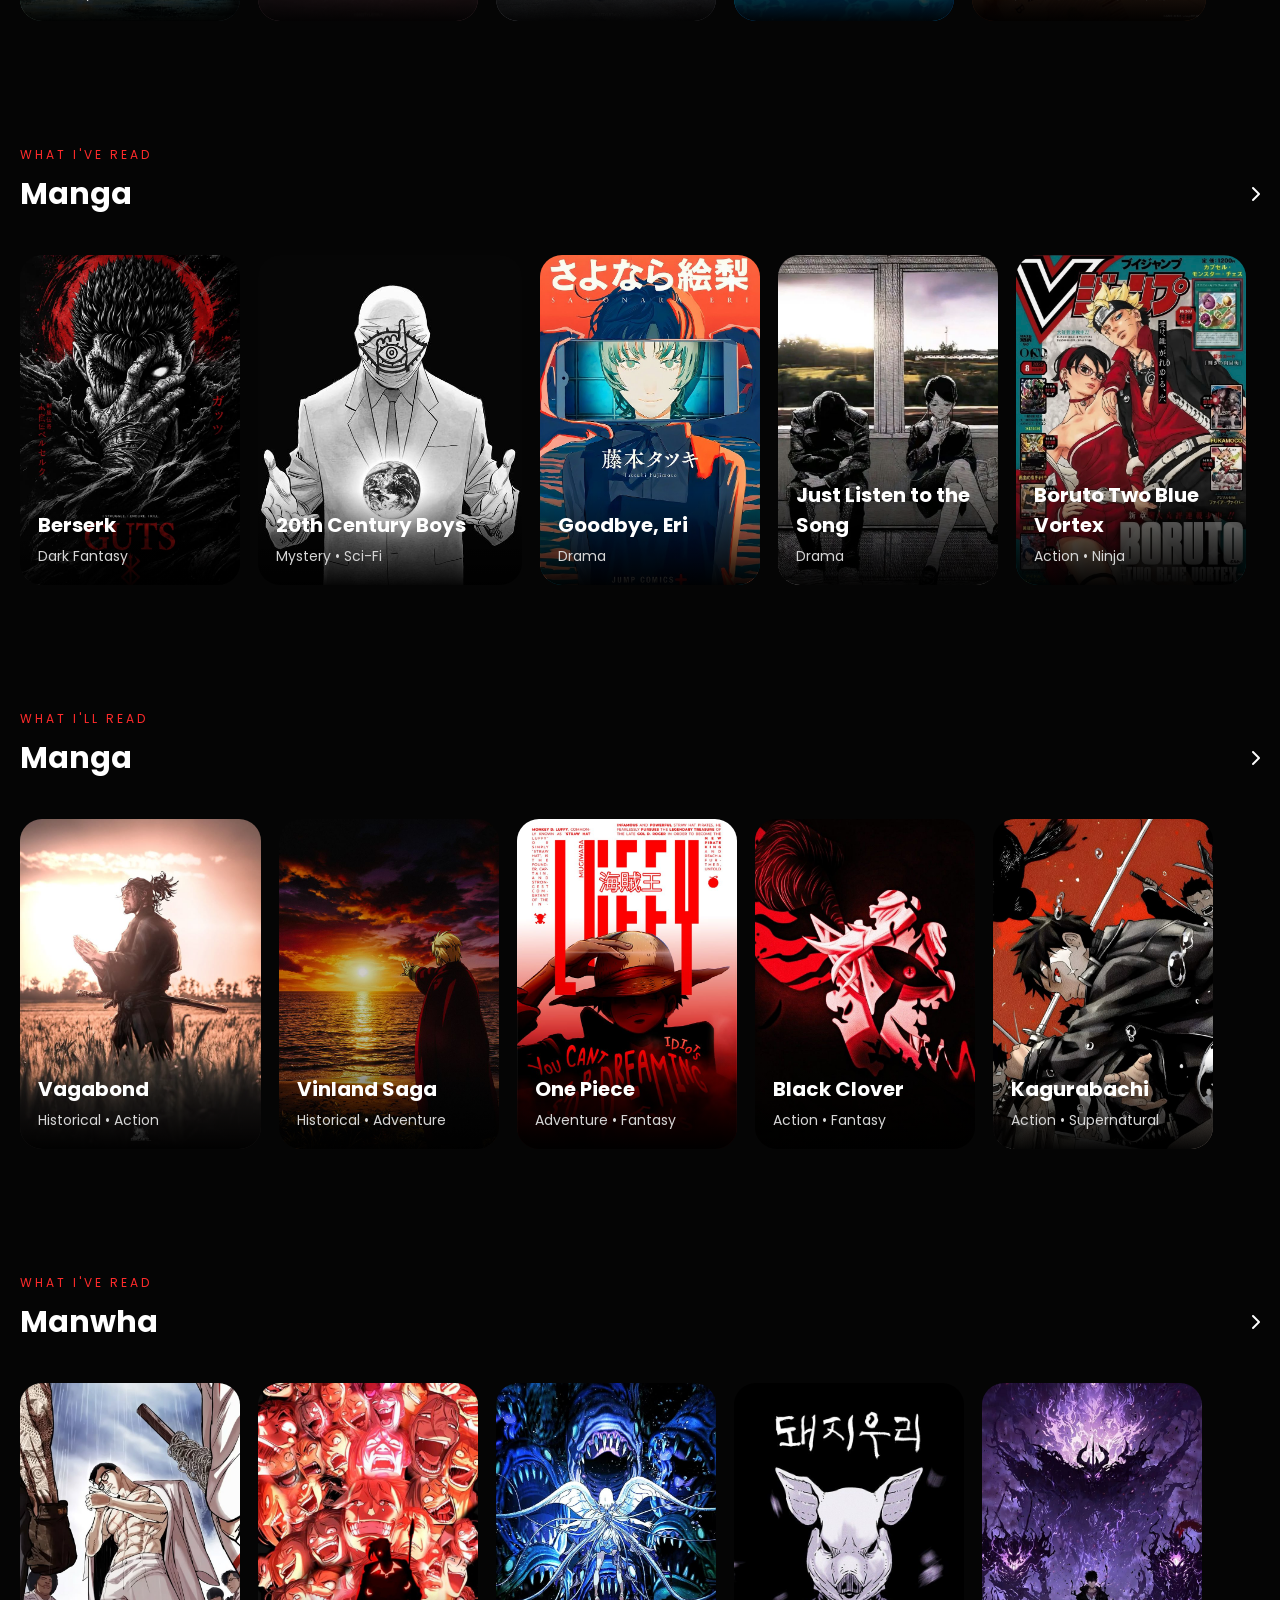
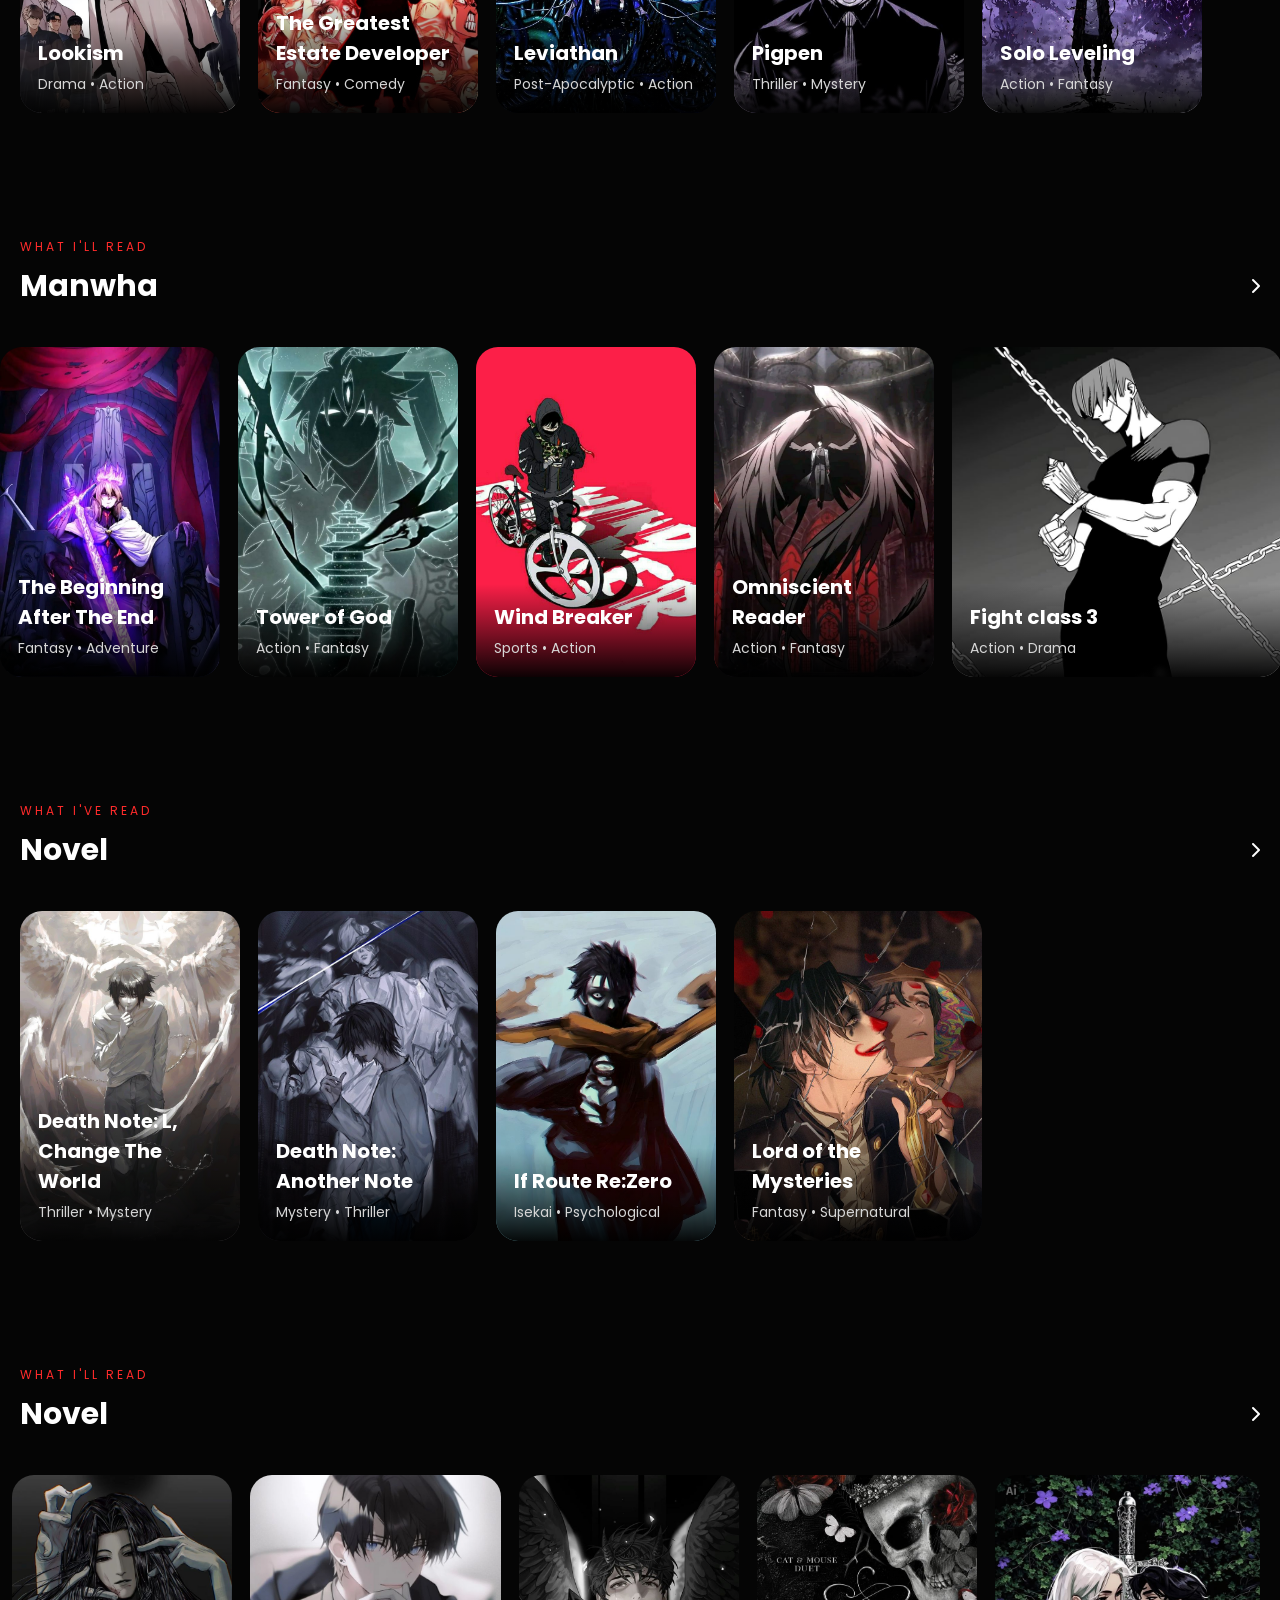
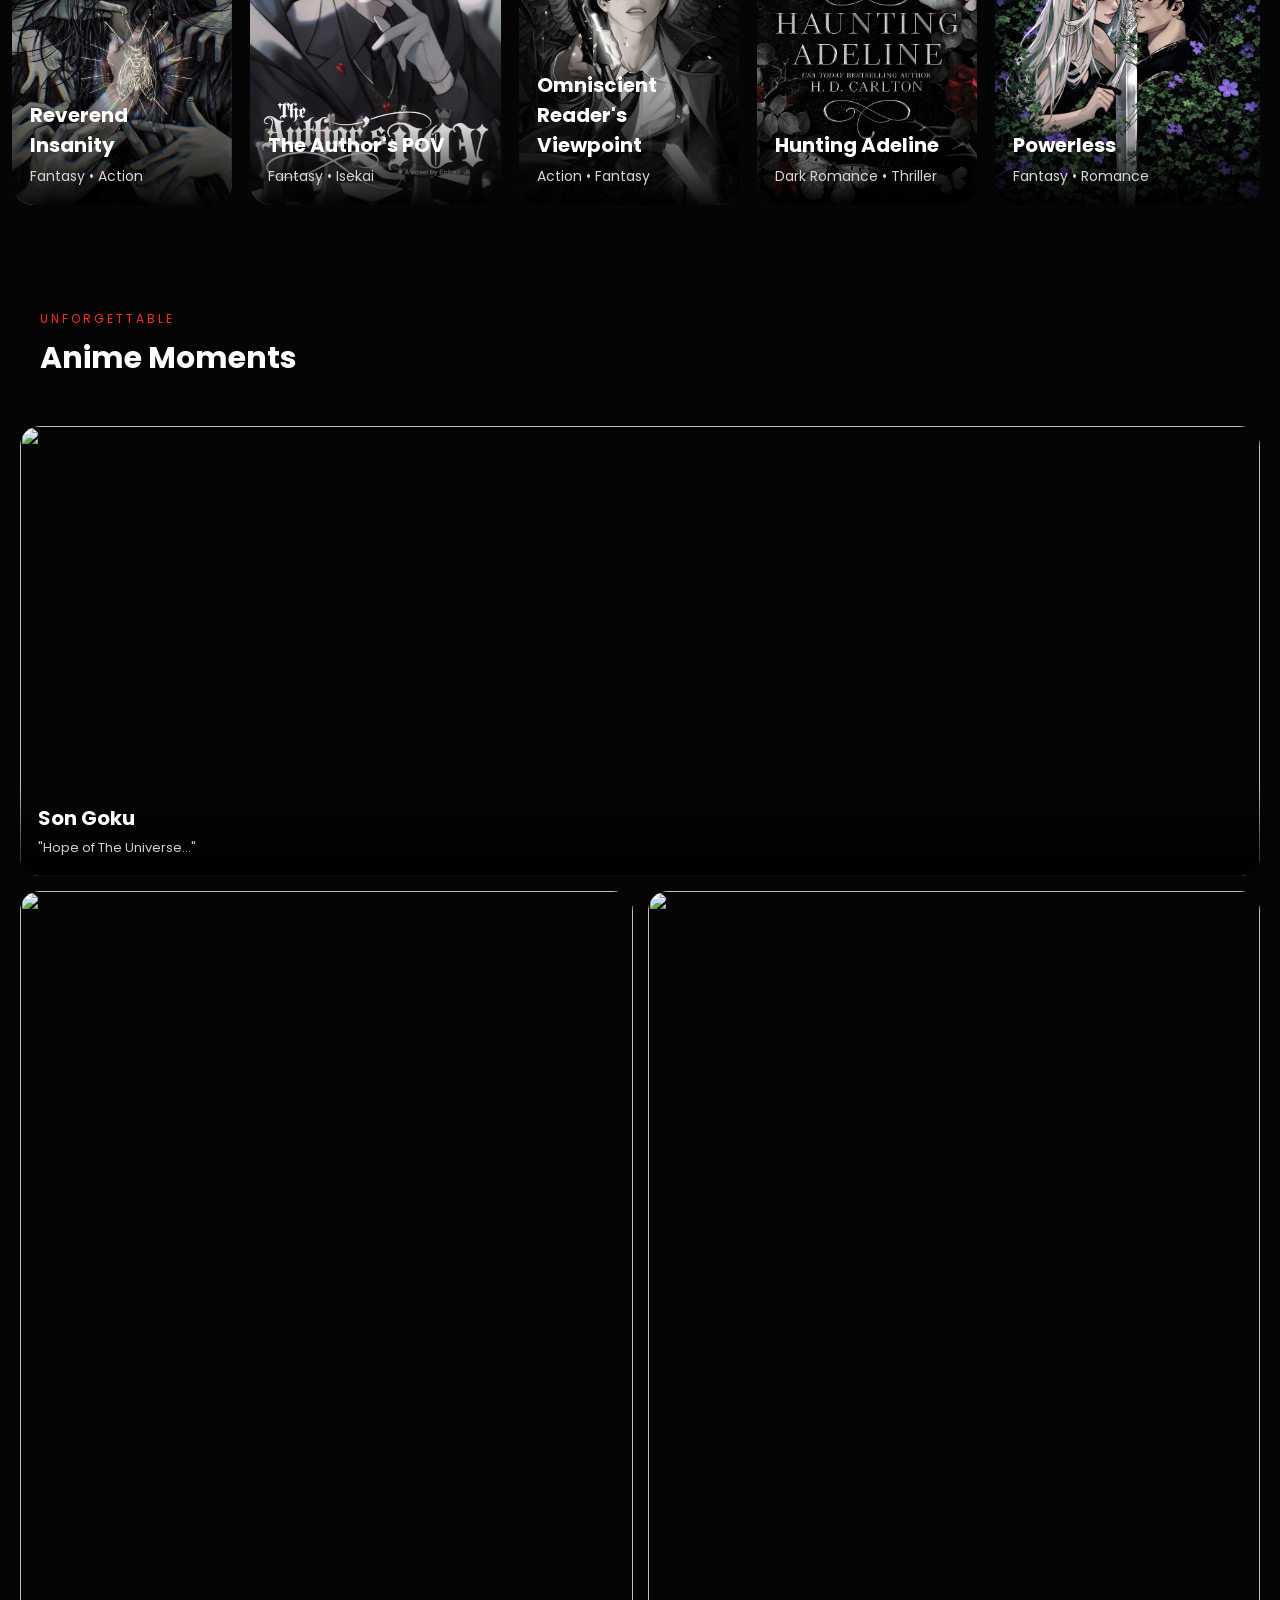
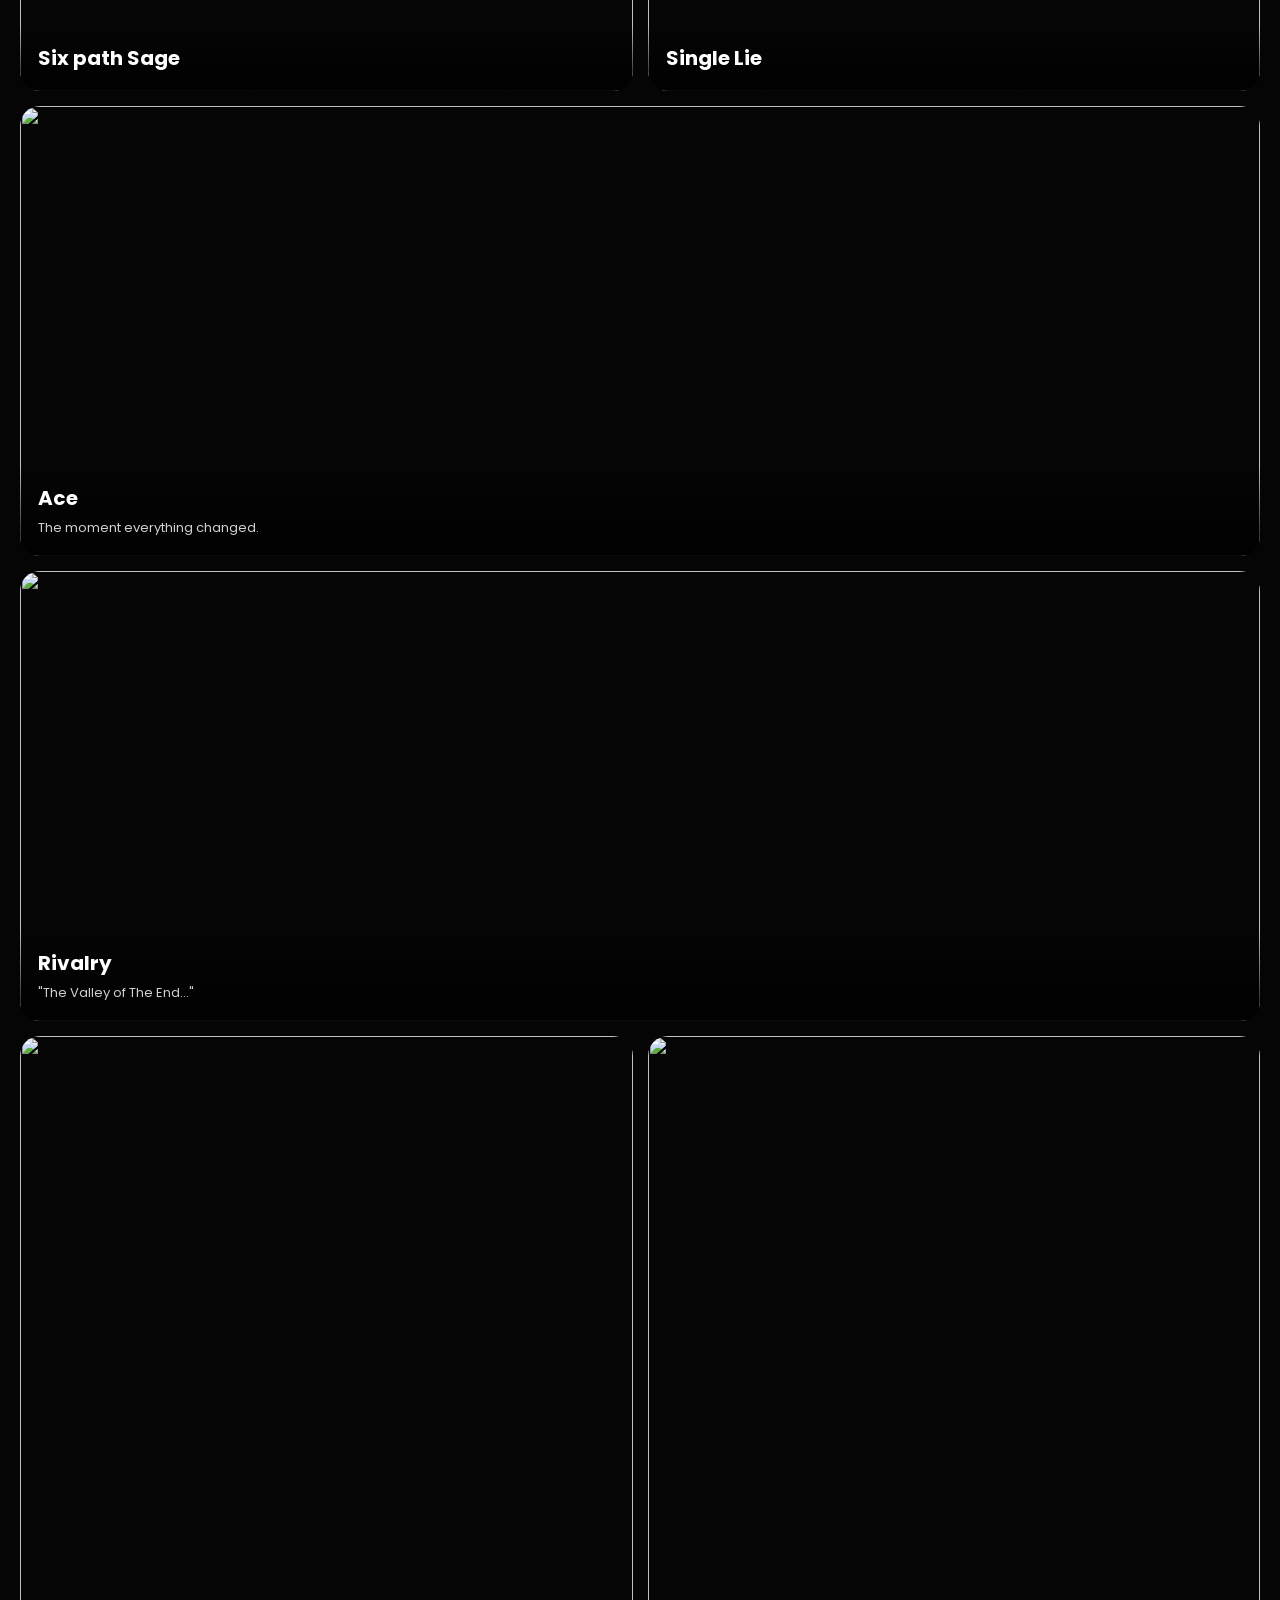
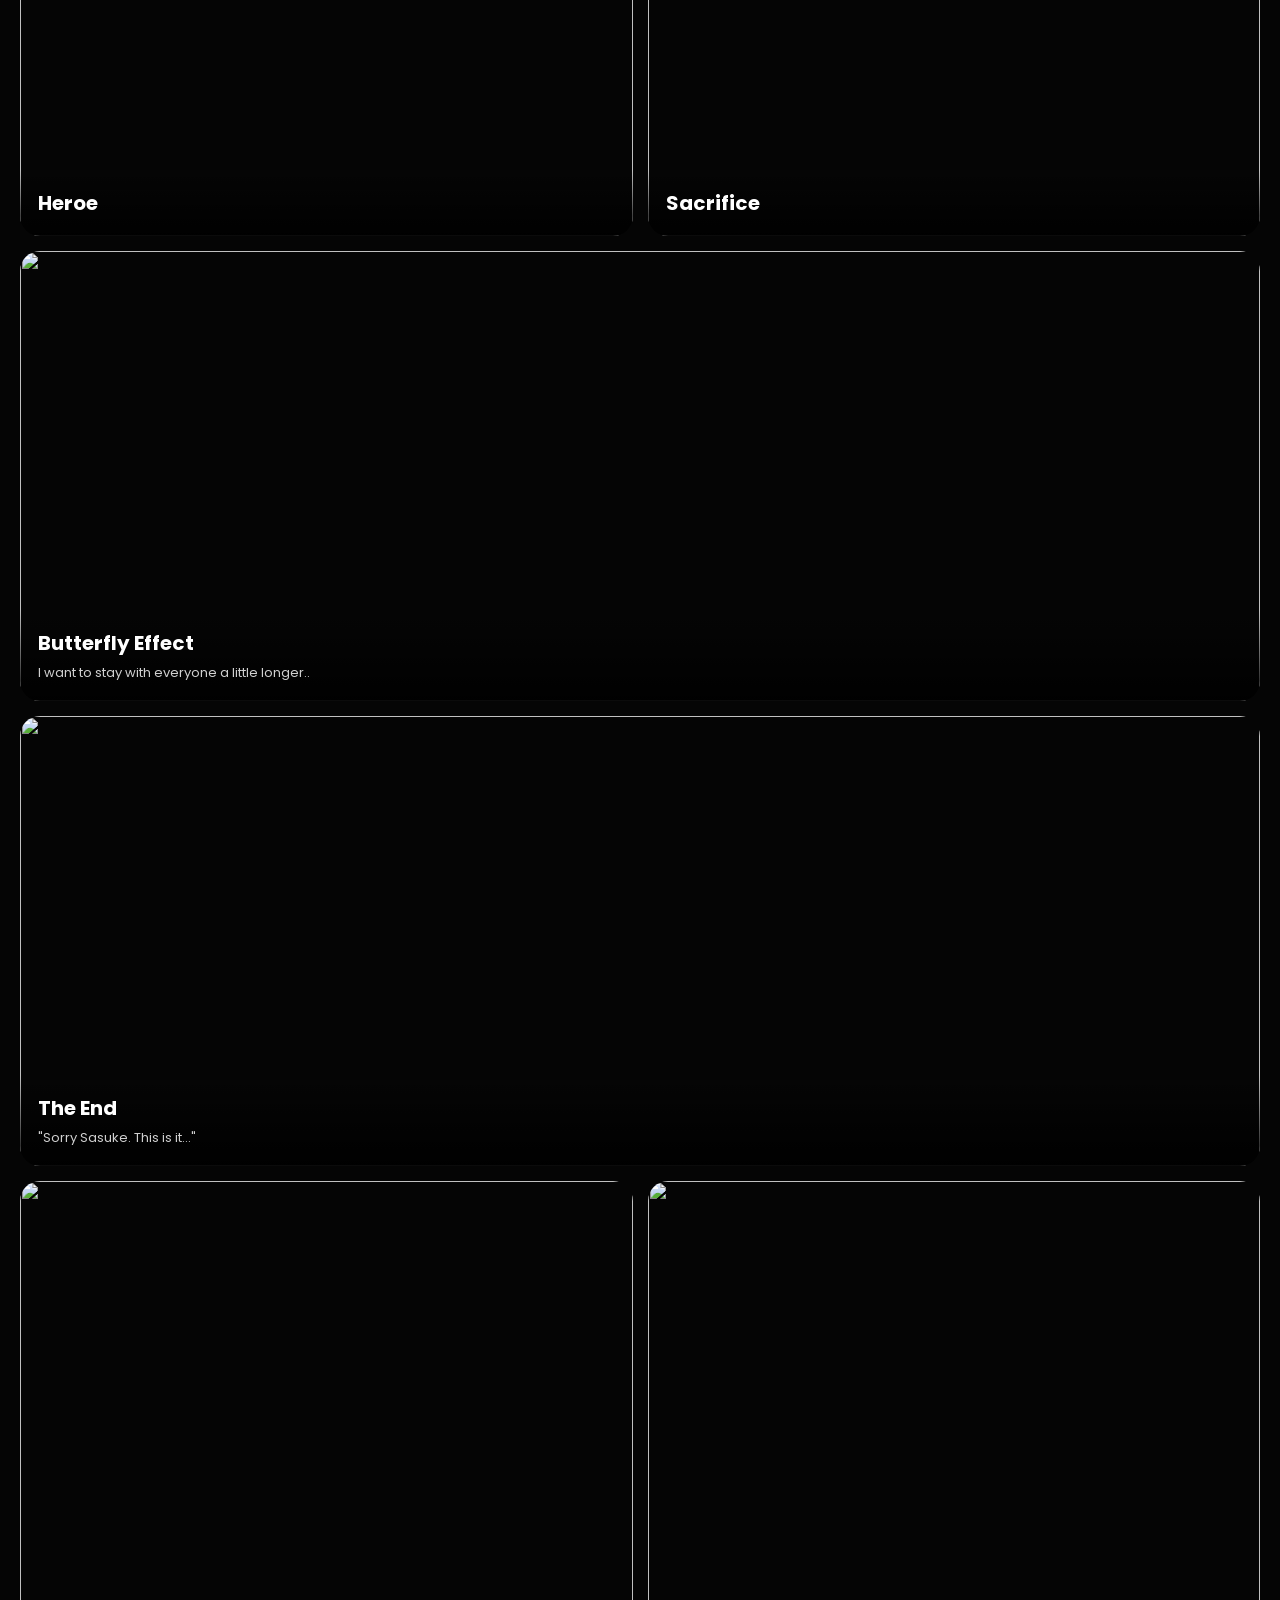
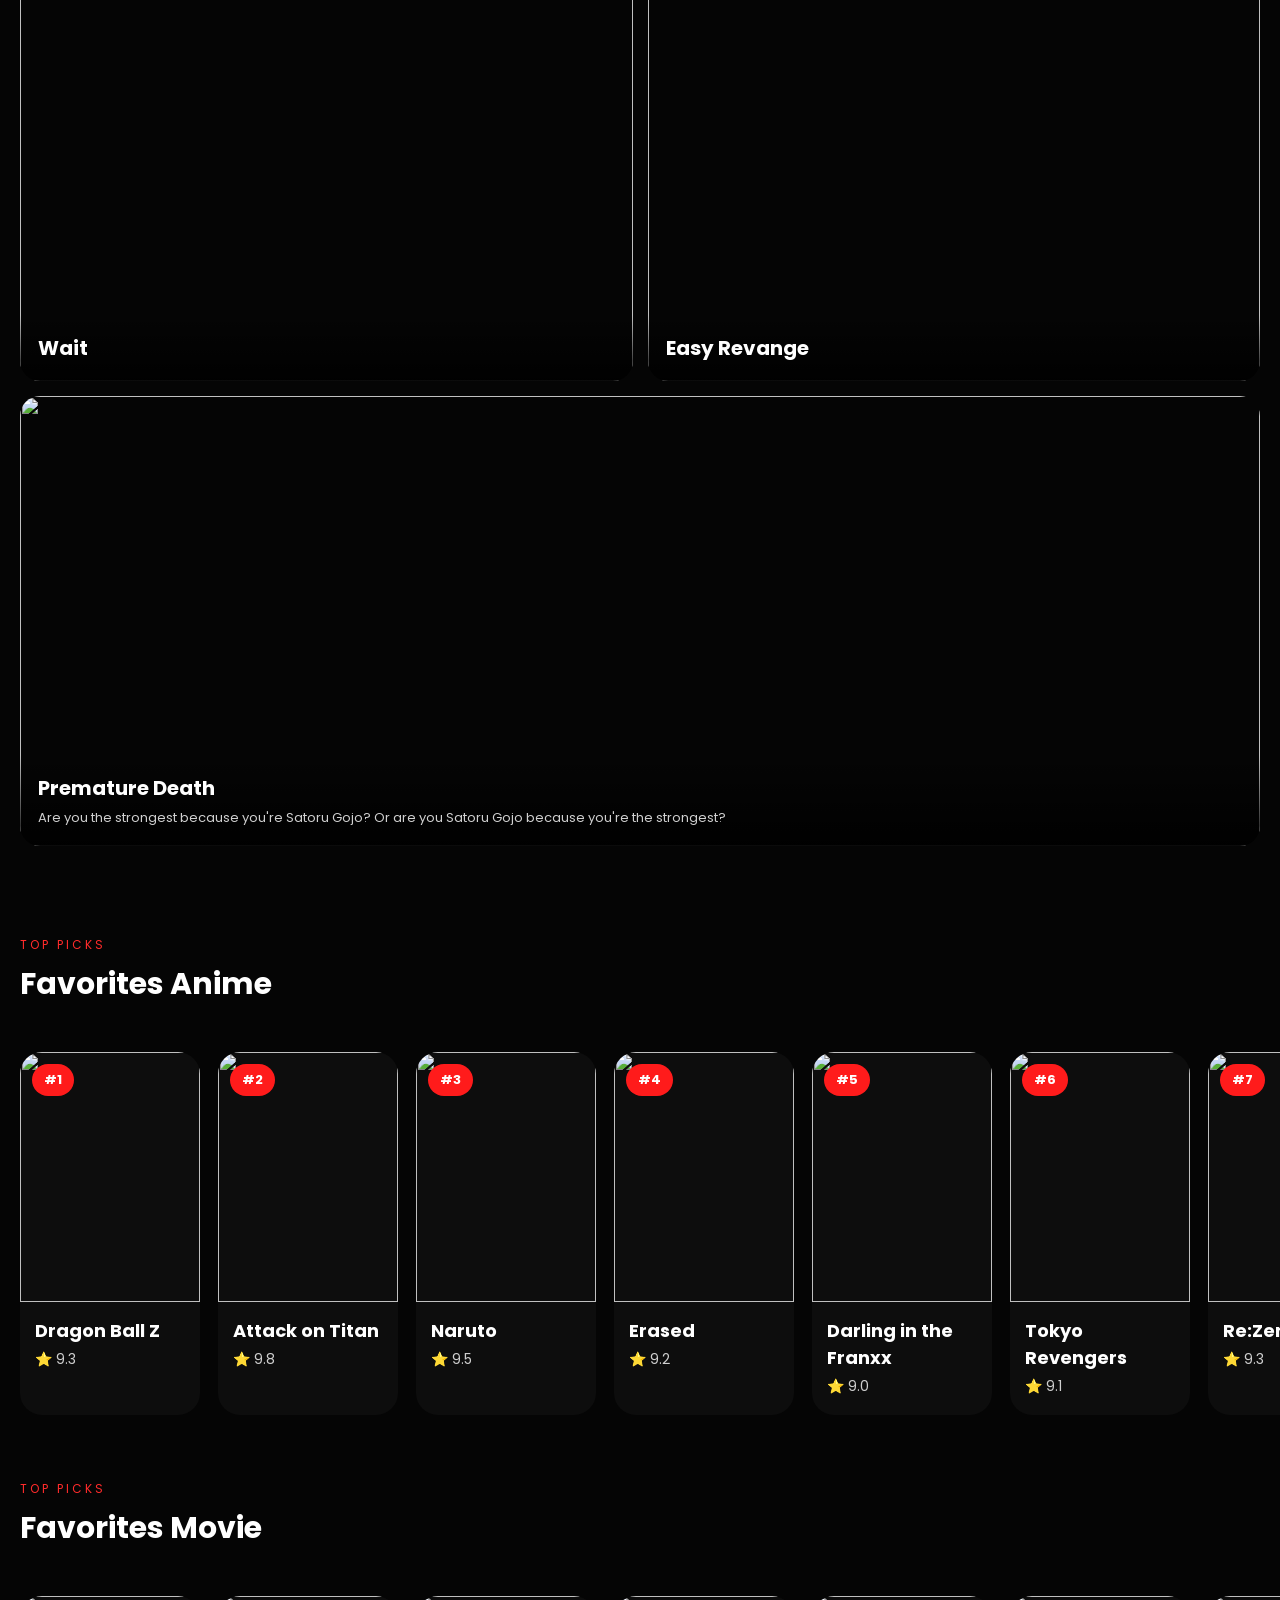
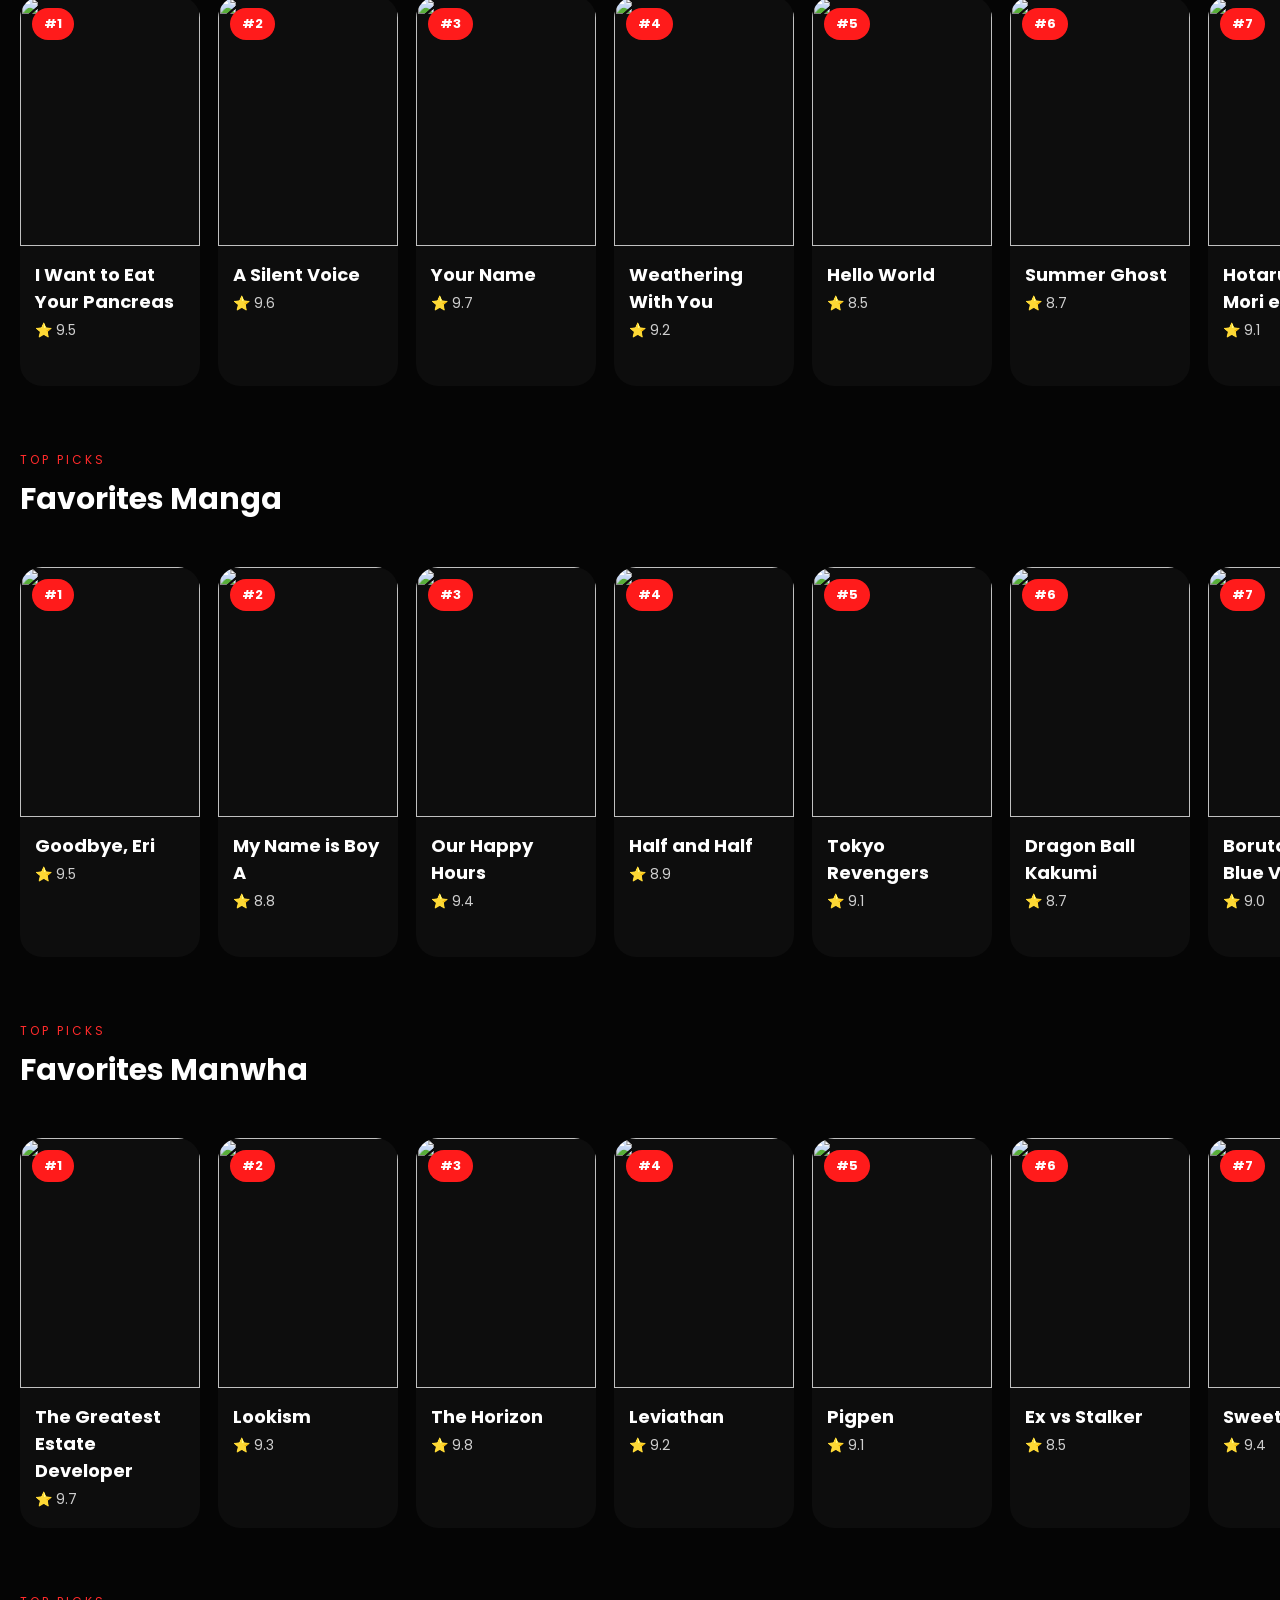
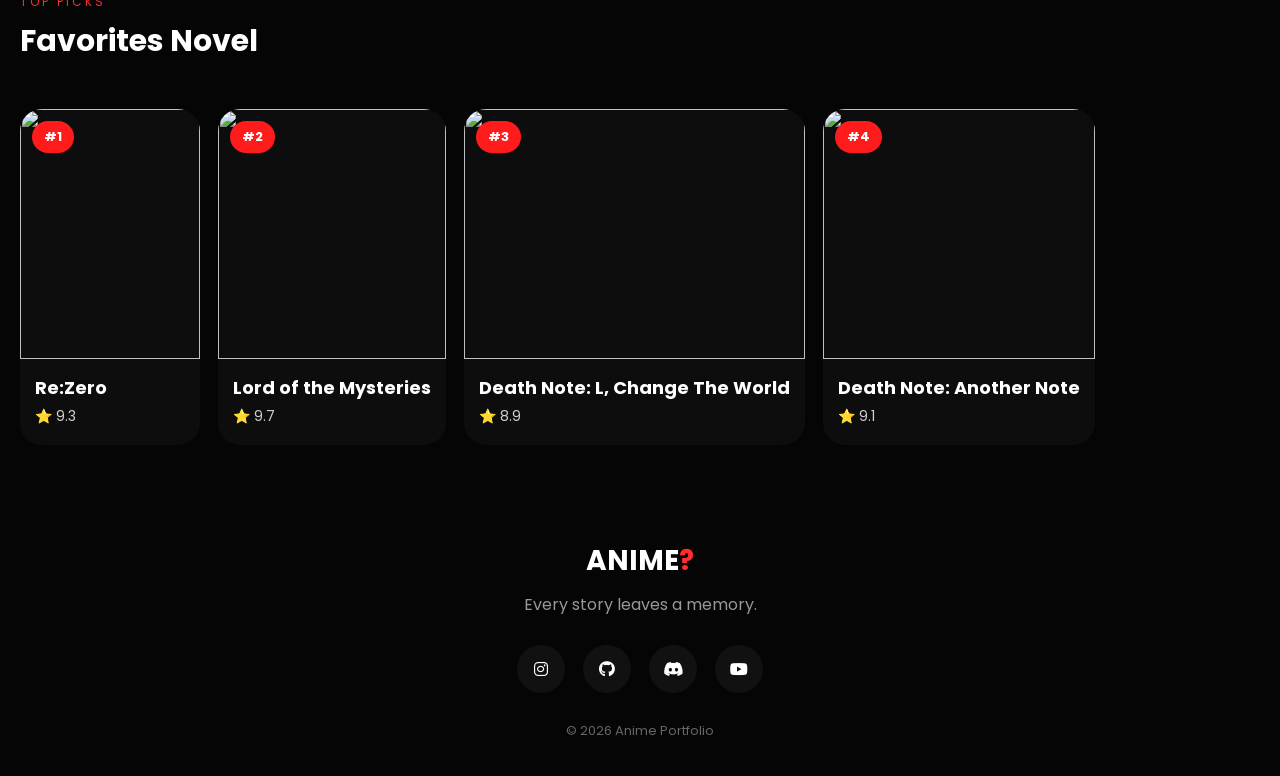
==== commit a66426c4: "index.html" ====
--- a/index.html
+++ b/index.html
@@ -286,7 +286,7 @@
             <p class="sub-title">WHAT I'VE READ</p>
             <div class="series">
                 <h2>Manga</h2>
-                <a href="/pages/watching.html"><i class="fa-solid fa-chevron-right"></i></a>
+                <a href="/pages/manga.html"><i class="fa-solid fa-chevron-right"></i></a>
             </div>
         </div>
         
@@ -345,7 +345,7 @@
             <p class="sub-title">WHAT I'LL READ</p>
             <div class="series">
                 <h2>Manga</h2>
-                <a href="/pages/watched.html"><i class="fa-solid fa-chevron-right"></i></a>
+                <a href="/pages/manga2.html"><i class="fa-solid fa-chevron-right"></i></a>
             </div>
         </div>
         
@@ -404,7 +404,7 @@
             <p class="sub-title">WHAT I'VE READ</p>
             <div class="series">
                 <h2>Manwha</h2>
-                <a href="/pages/watching.html"><i class="fa-solid fa-chevron-right"></i></a>
+                <a href="/pages/manwha.html"><i class="fa-solid fa-chevron-right"></i></a>
             </div>
         </div>
         
@@ -460,7 +460,7 @@
             <p class="sub-title">WHAT I'LL READ</p>
             <div class="series">
                 <h2>Manwha</h2>
-                <a href="/pages/watched.html"><i class="fa-solid fa-chevron-right"></i></a>
+                <a href="/pages/manwha2.html"><i class="fa-solid fa-chevron-right"></i></a>
             </div>
         </div>
         
@@ -566,7 +566,7 @@
             <p class="sub-title">WHAT I'LL READ</p>
             <div class="series">
                 <h2>Novel</h2>
-                <a href="/pages/watched.html"><i class="fa-solid fa-chevron-right"></i></a>
+                <a href="/pages/novel2.html"><i class="fa-solid fa-chevron-right"></i></a>
             </div>
         </div>
         
@@ -628,88 +628,88 @@
             <div class="moment big">
                 <img src="images/moment/1.jpg" alt="">
                 <div class="moment-text">
-                    <h3>The Strongest</h3>
-                    <p>"Throughout Heaven and Earth..."</p>
+                    <h3>Son Goku</h3>
+                    <p>"Hope of The Universe..."</p>
                 </div>
             </div>
             
             <div class="moment">
                 <img src="images/moment/2.jpg" alt="">
                 <div class="moment-text">
-                    <h3>Final Battle</h3>
+                    <h3>Six path Sage</h3>
                 </div>
             </div>
             
             <div class="moment">
                 <img src="images/moment/3.jpg" alt="">
                 <div class="moment-text">
-                    <h3>Broken Promise</h3>
+                    <h3>Single Lie</h3>
                 </div>
             </div>
             
             <div class="moment big">
                 <img src="images/moment/4.jpg" alt="">
                 <div class="moment-text">
-                    <h3>Beyond Limits</h3>
+                    <h3>Ace</h3>
                     <p>The moment everything changed.</p>
                 </div>
             </div>
             <div class="moment big">
                 <img src="images/moment/5.jpg" alt="">
                 <div class="moment-text">
-                    <h3>The Strongest</h3>
-                    <p>"Throughout Heaven and Earth..."</p>
+                    <h3>Rivalry</h3>
+                    <p>"The Valley of The End..."</p>
                 </div>
             </div>
             
             <div class="moment">
                 <img src="images/moment/6.jpg" alt="">
                 <div class="moment-text">
-                    <h3>Final Battle</h3>
+                    <h3>Heroe</h3>
                 </div>
             </div>
             
             <div class="moment">
                 <img src="images/moment/7.jpg" alt="">
                 <div class="moment-text">
-                    <h3>Broken Promise</h3>
+                    <h3>Sacrifice</h3>
                 </div>
             </div>
             
             <div class="moment big">
                 <img src="images/moment/8.jpg" alt="">
                 <div class="moment-text">
-                    <h3>Beyond Limits</h3>
-                    <p>The moment everything changed.</p>
+                    <h3>Butterfly Effect</h3>
+                    <p>I want to stay with everyone a little longer..</p>
                 </div>
             </div>
             <div class="moment big">
                 <img src="images/moment/9.jpg" alt="">
                 <div class="moment-text">
-                    <h3>The Strongest</h3>
-                    <p>"Throughout Heaven and Earth..."</p>
+                    <h3>The End</h3>
+                    <p>"Sorry Sasuke. This is it..."</p>
                 </div>
             </div>
             
             <div class="moment">
                 <img src="images/moment/10.jpg" alt="">
                 <div class="moment-text">
-                    <h3>Final Battle</h3>
+                    <h3>Wait</h3>
                 </div>
             </div>
             
             <div class="moment">
                 <img src="images/moment/11.jpg" alt="">
                 <div class="moment-text">
-                    <h3>Broken Promise</h3>
+                    <h3>Easy Revange</h3>
                 </div>
             </div>
             
             <div class="moment big">
                 <img src="images/moment/12.jpg" alt="">
                 <div class="moment-text">
-                    <h3>Beyond Limits</h3>
-                    <p>The moment everything changed.</p>
+                    <h3>Premature Death</h3>
+                    <p>Are you the strongest because you're Satoru Gojo? Or are you Satoru Gojo because you're the strongest?</p>
                 </div>
             </div>
     </section>
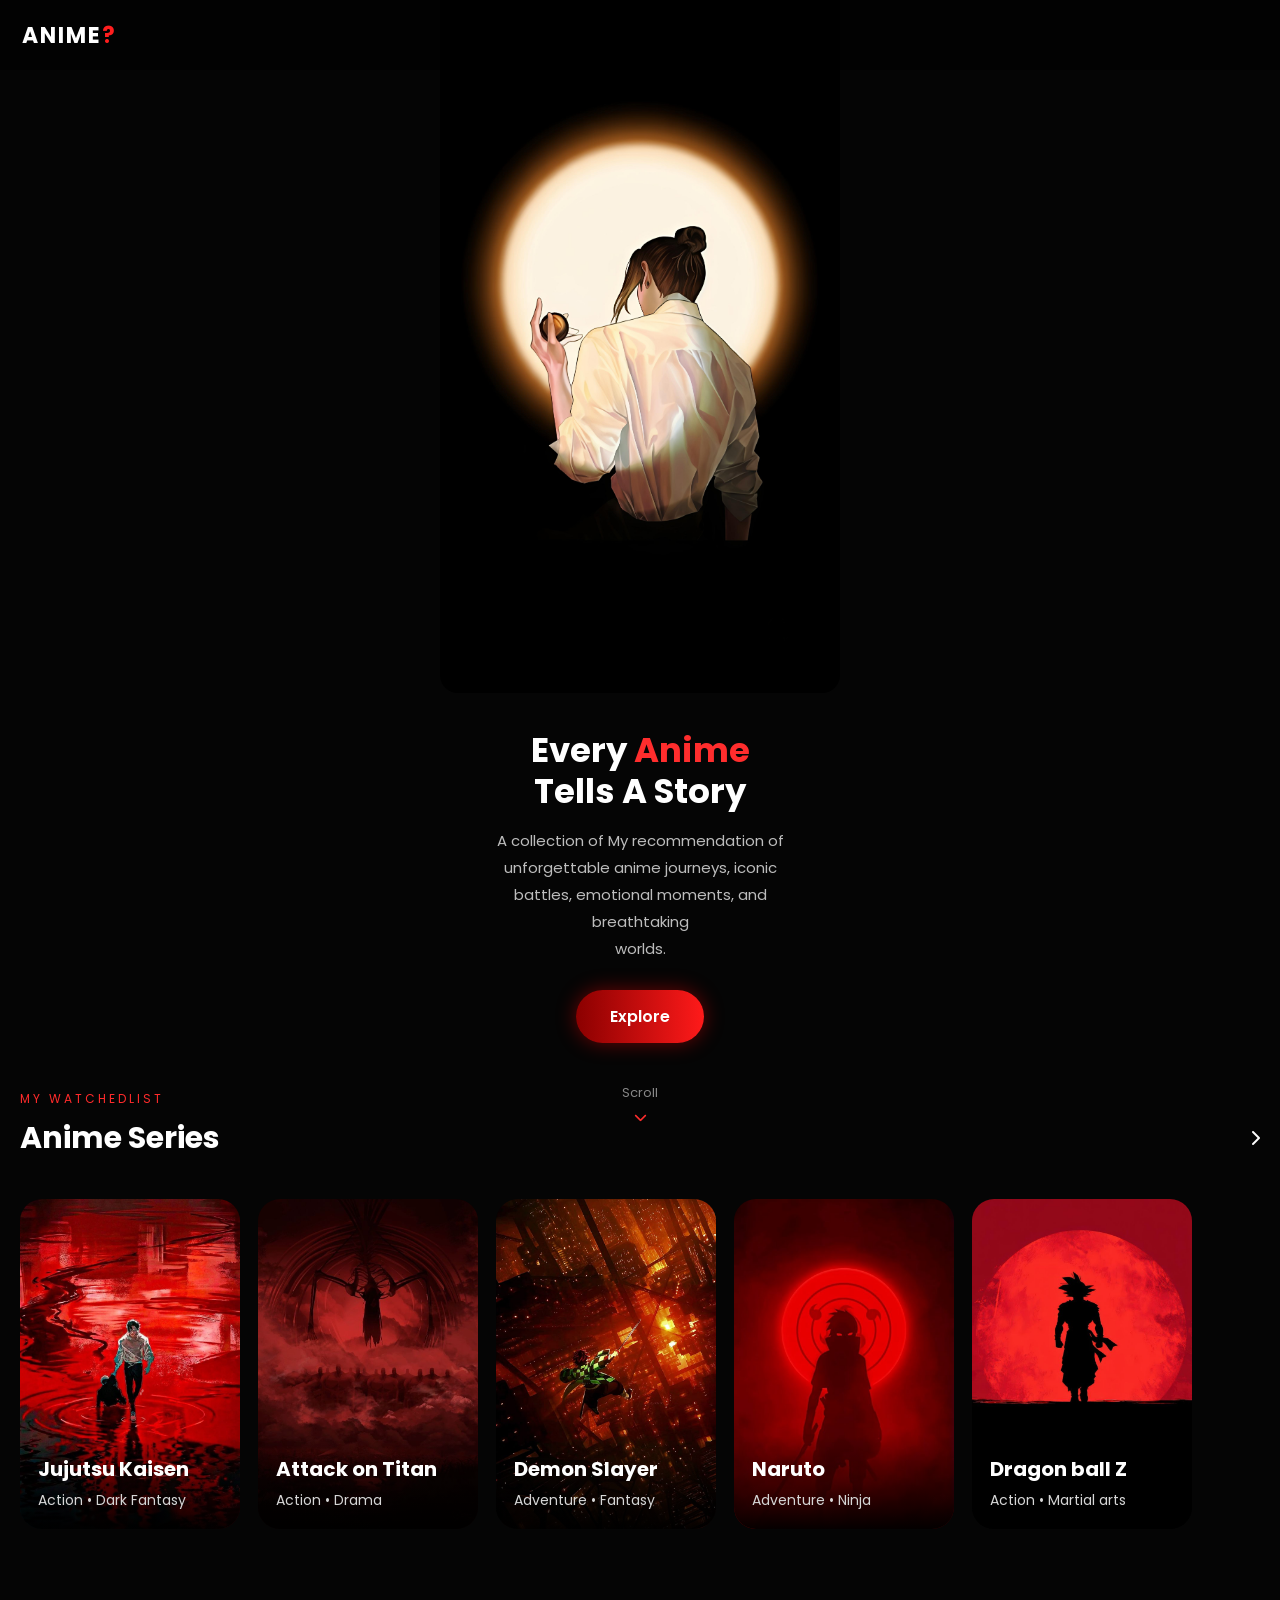
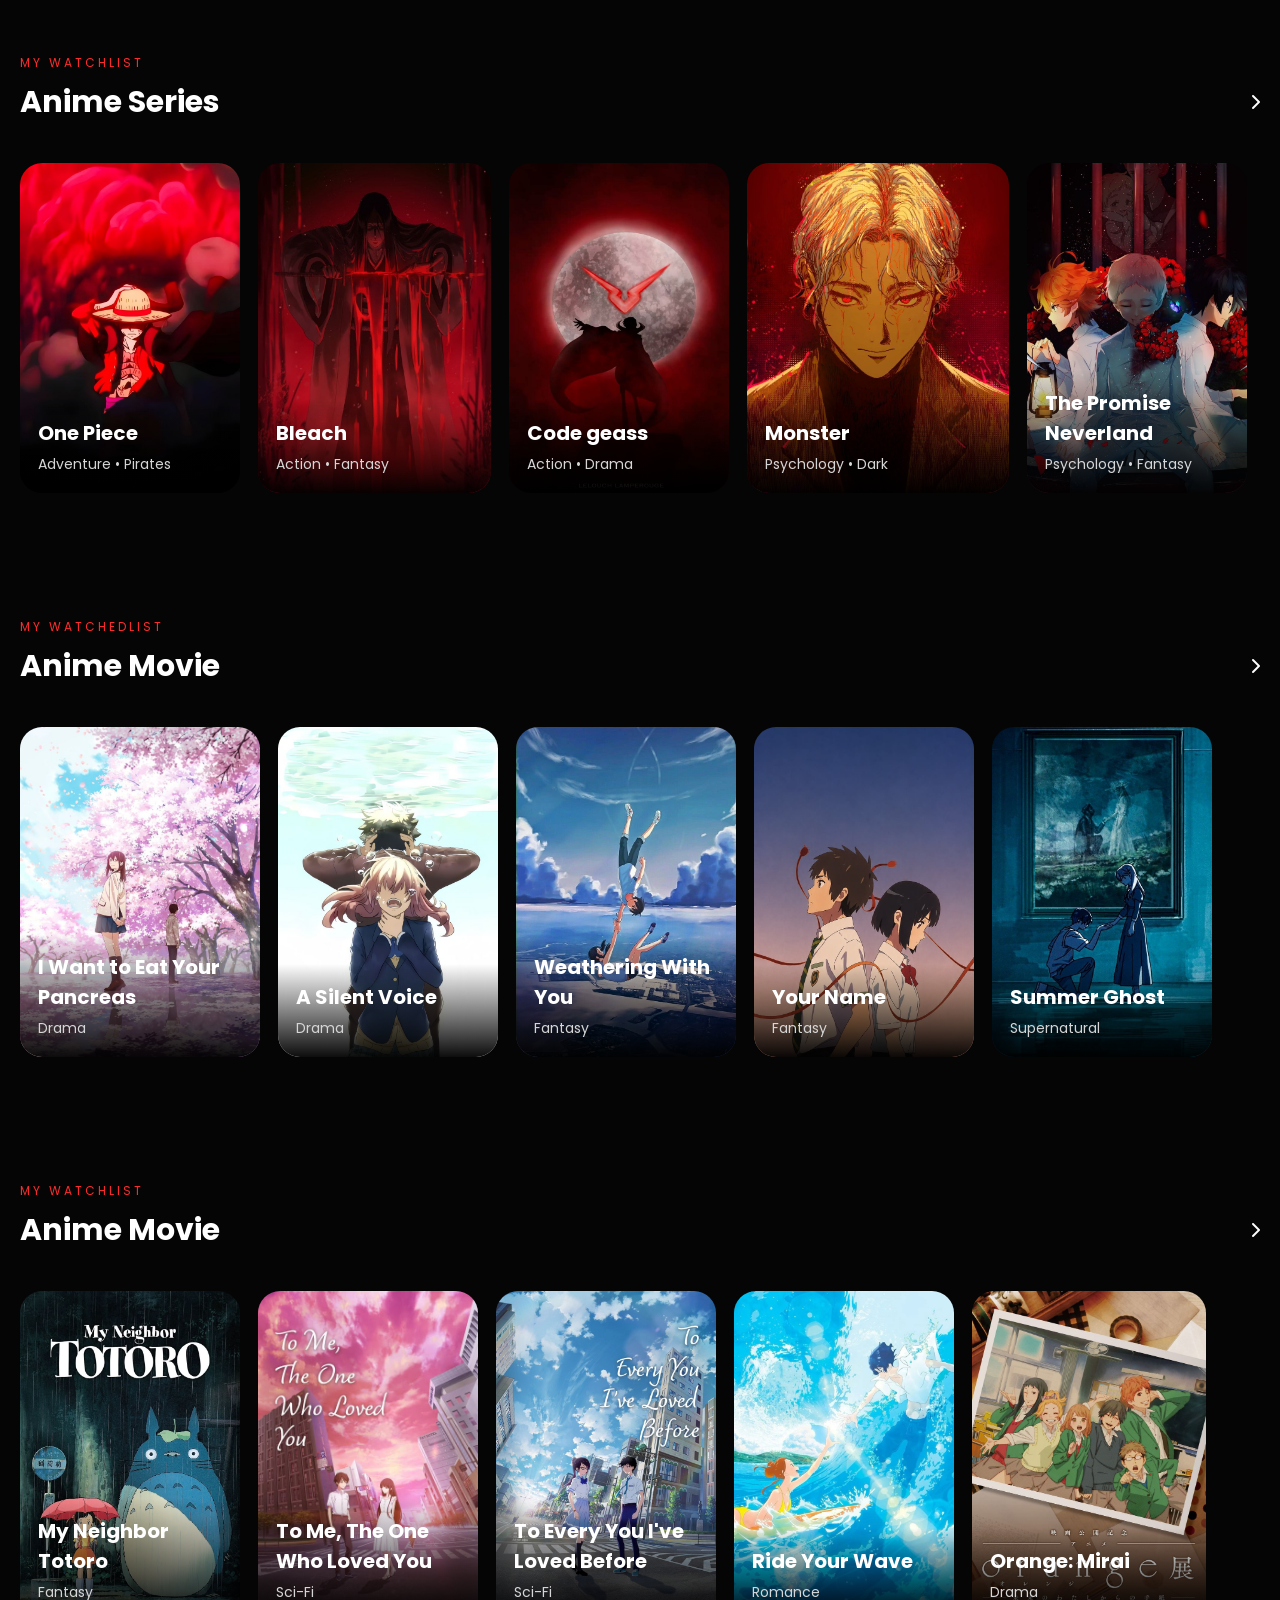
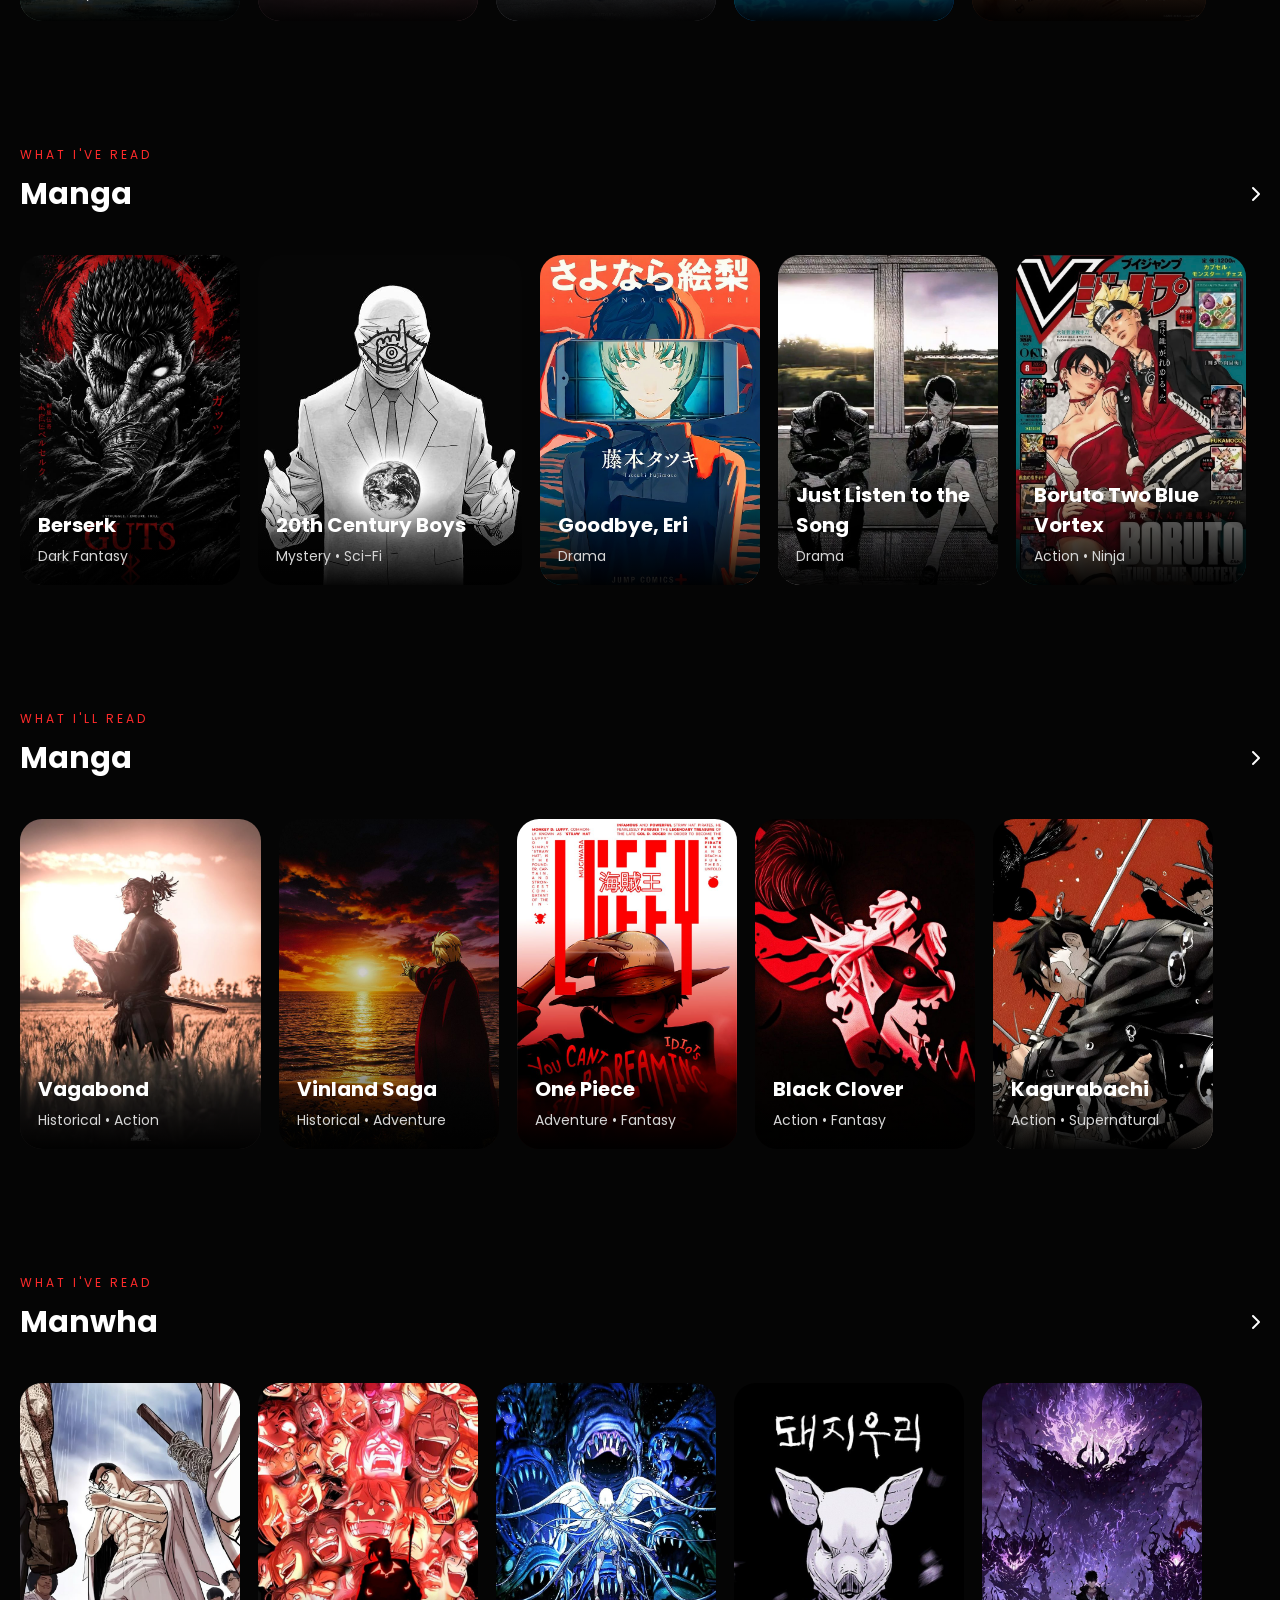
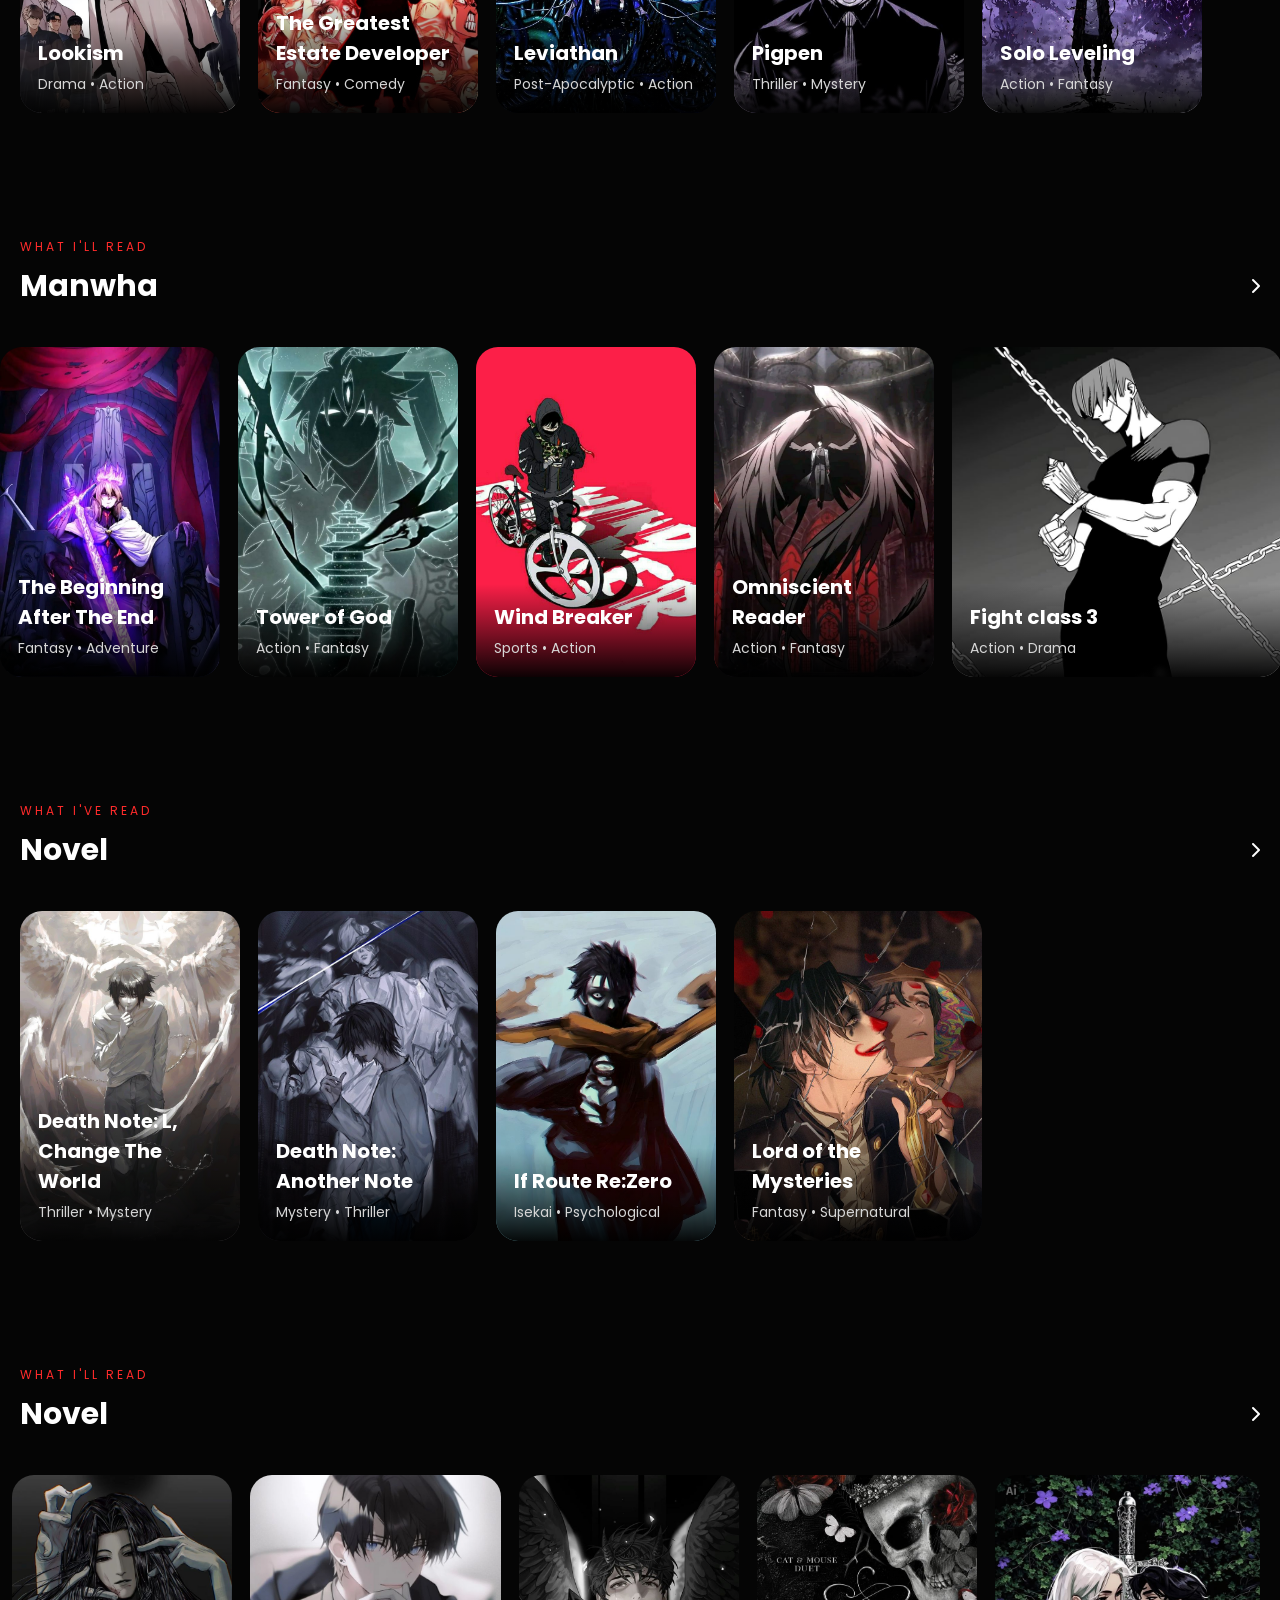
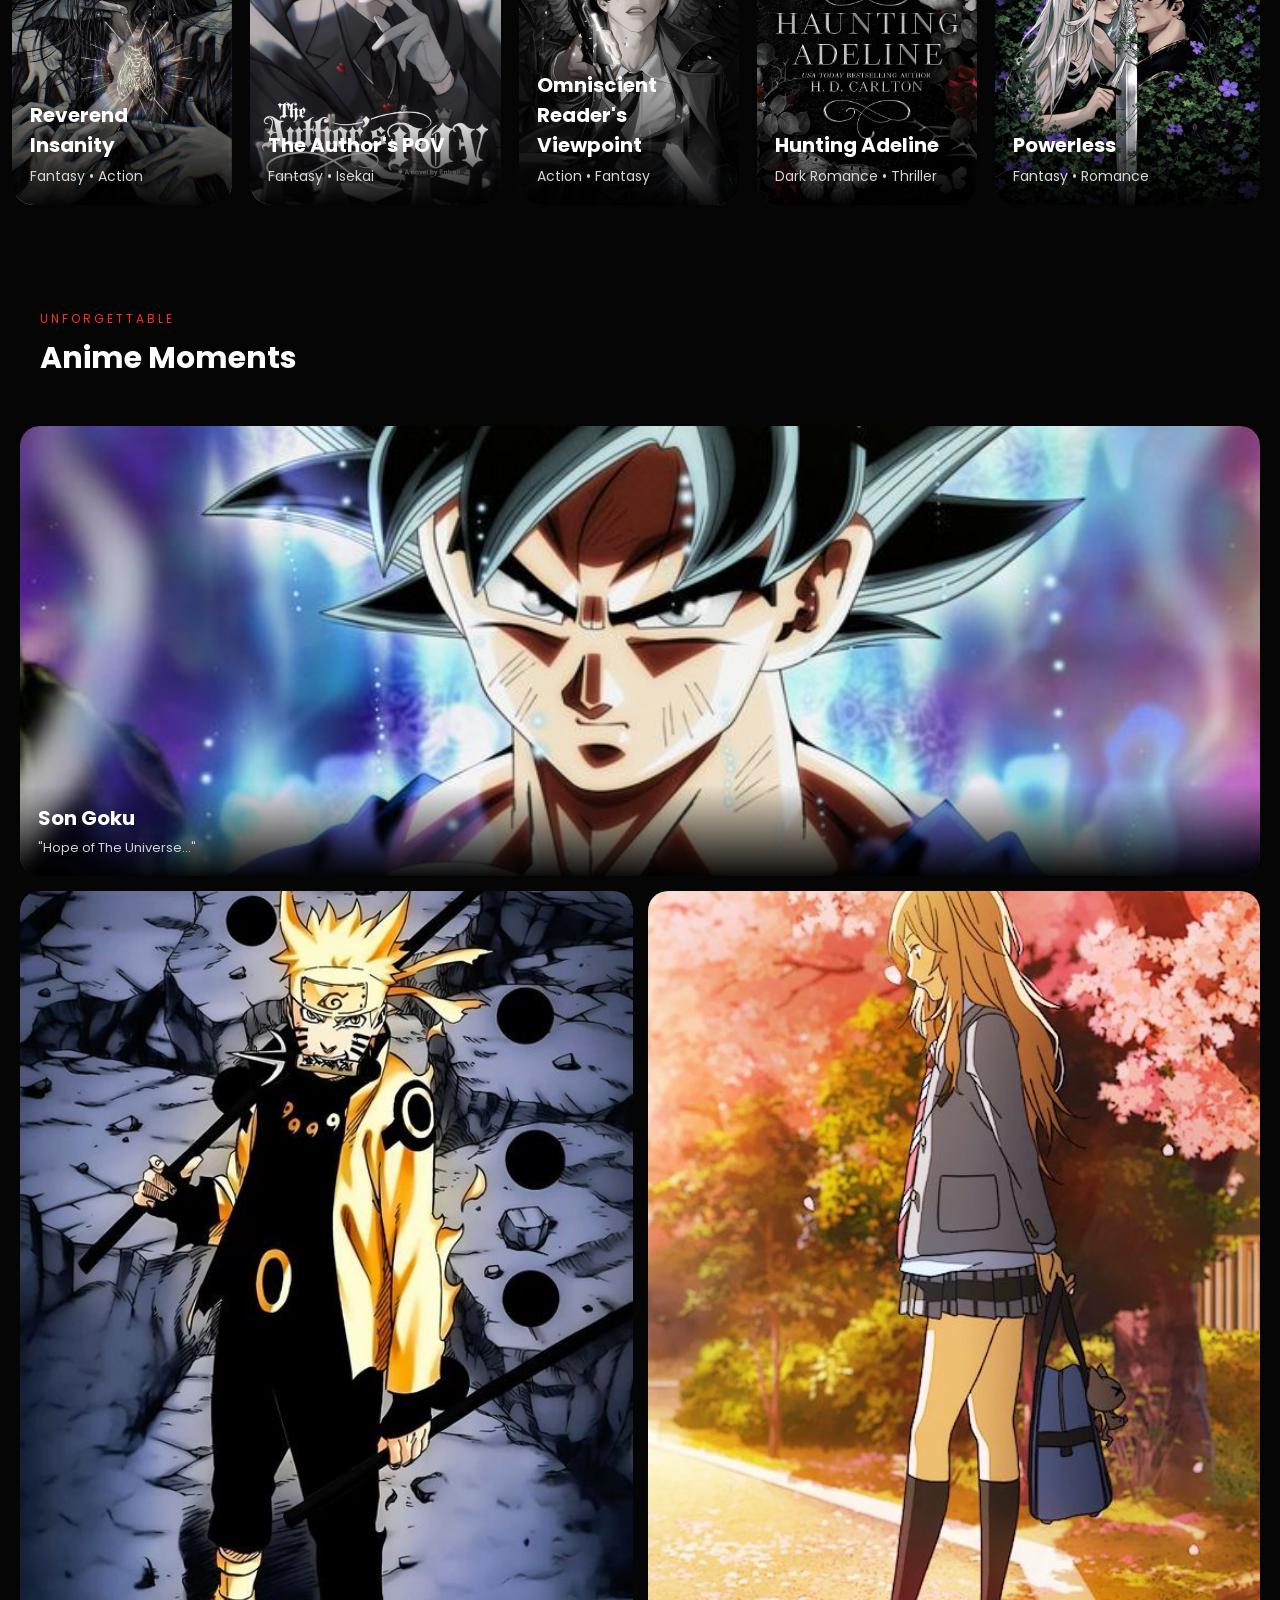
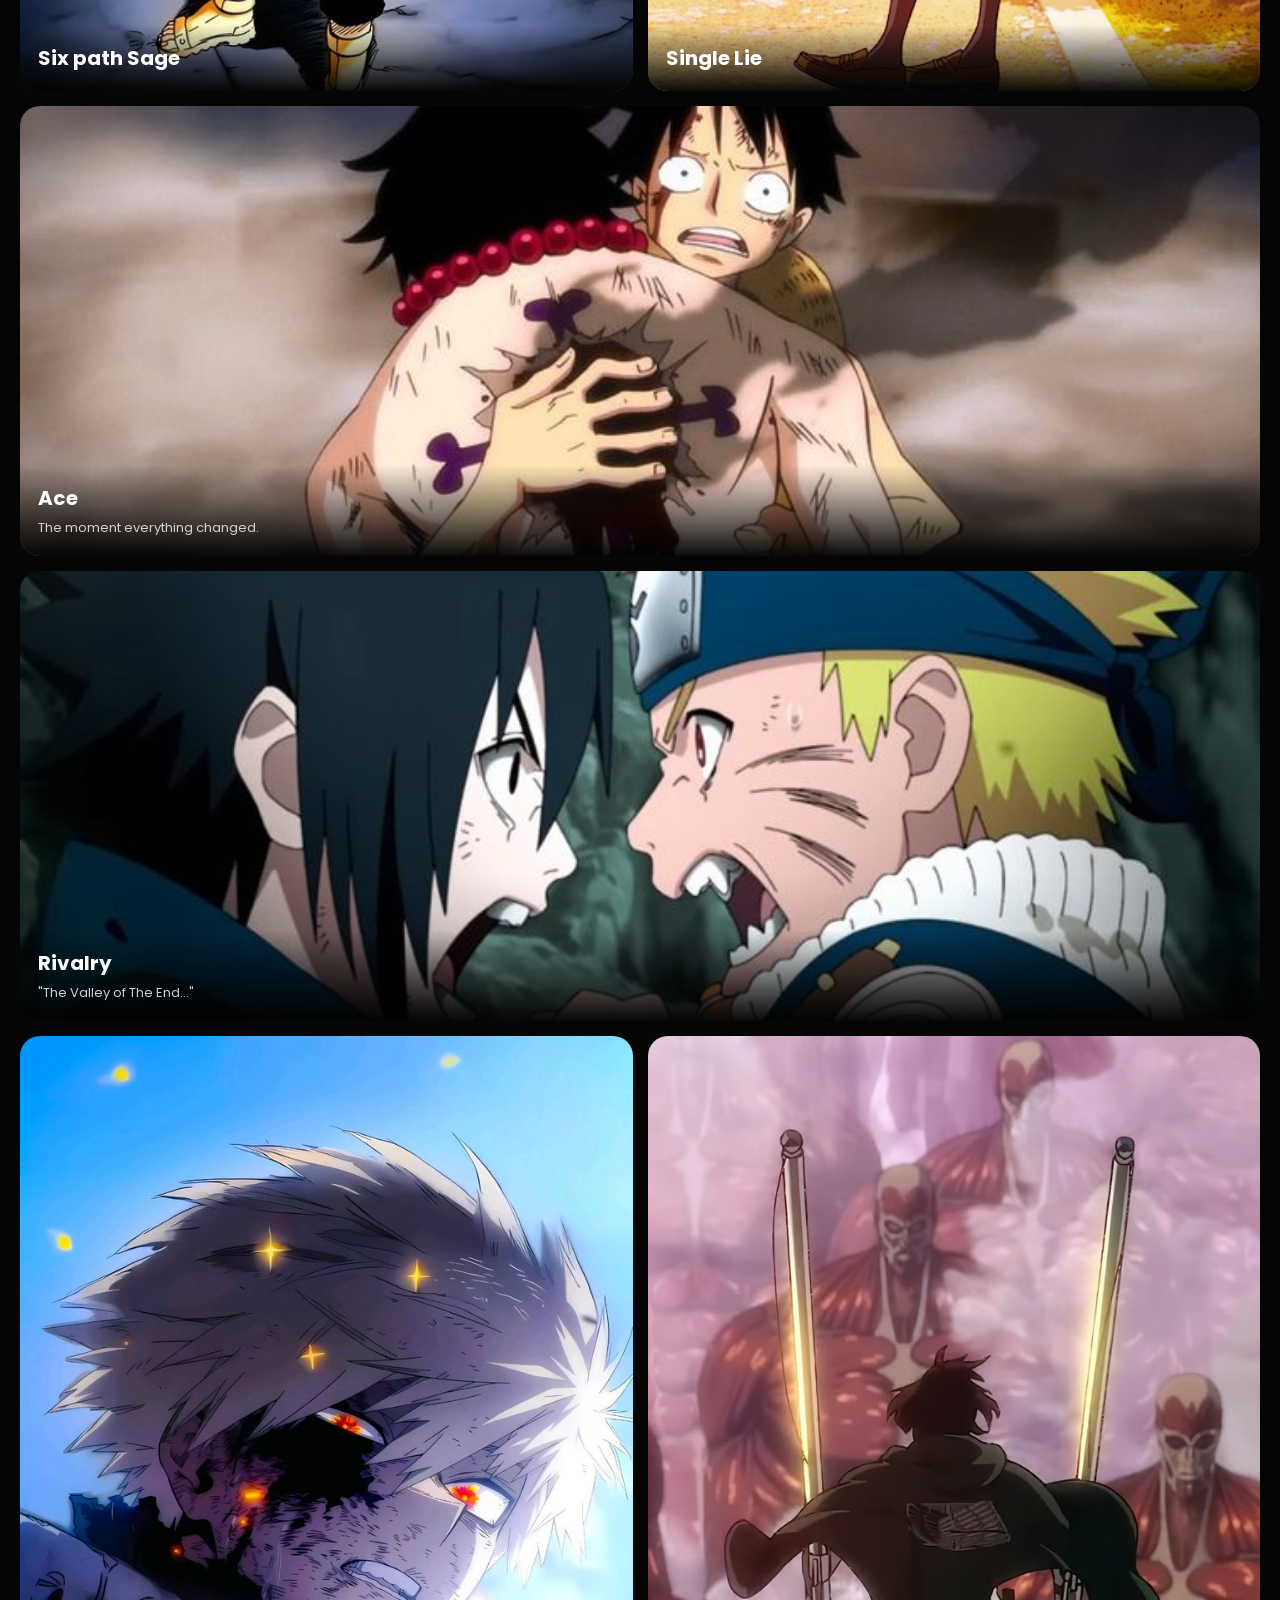
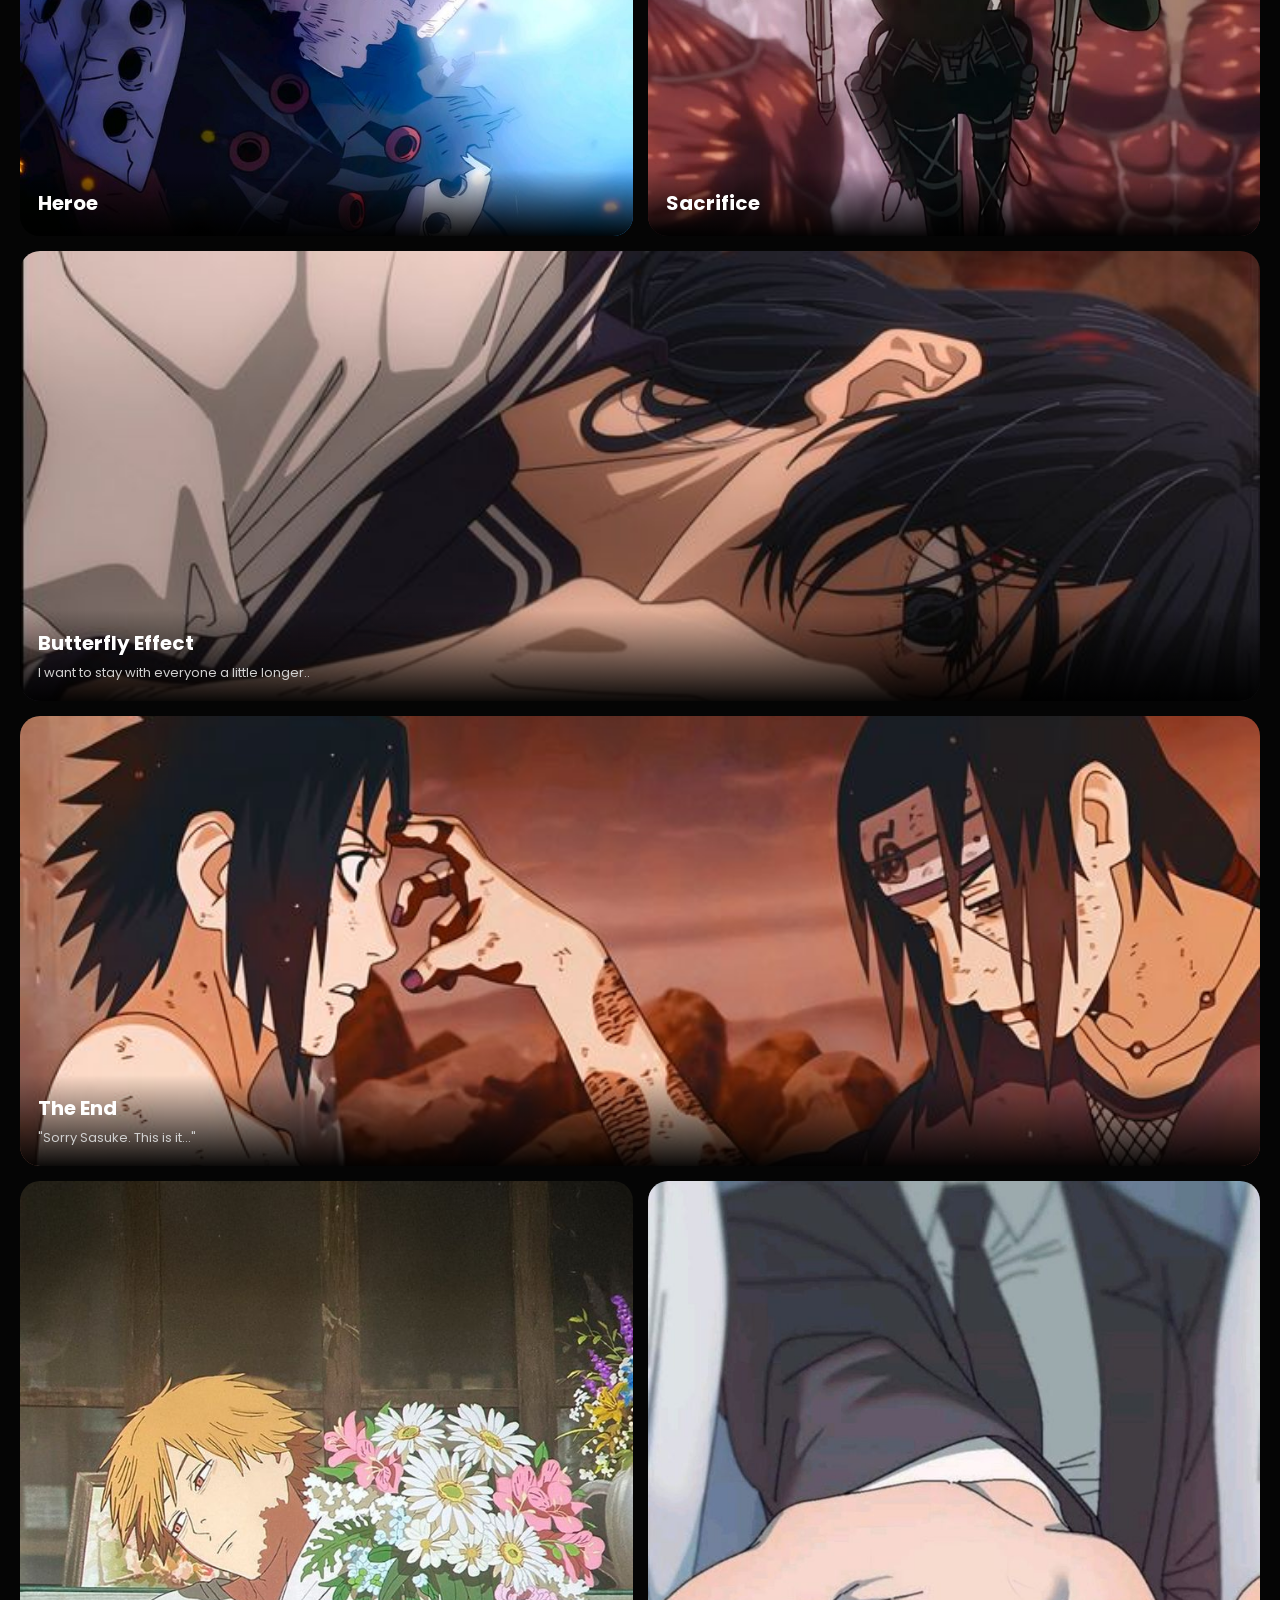
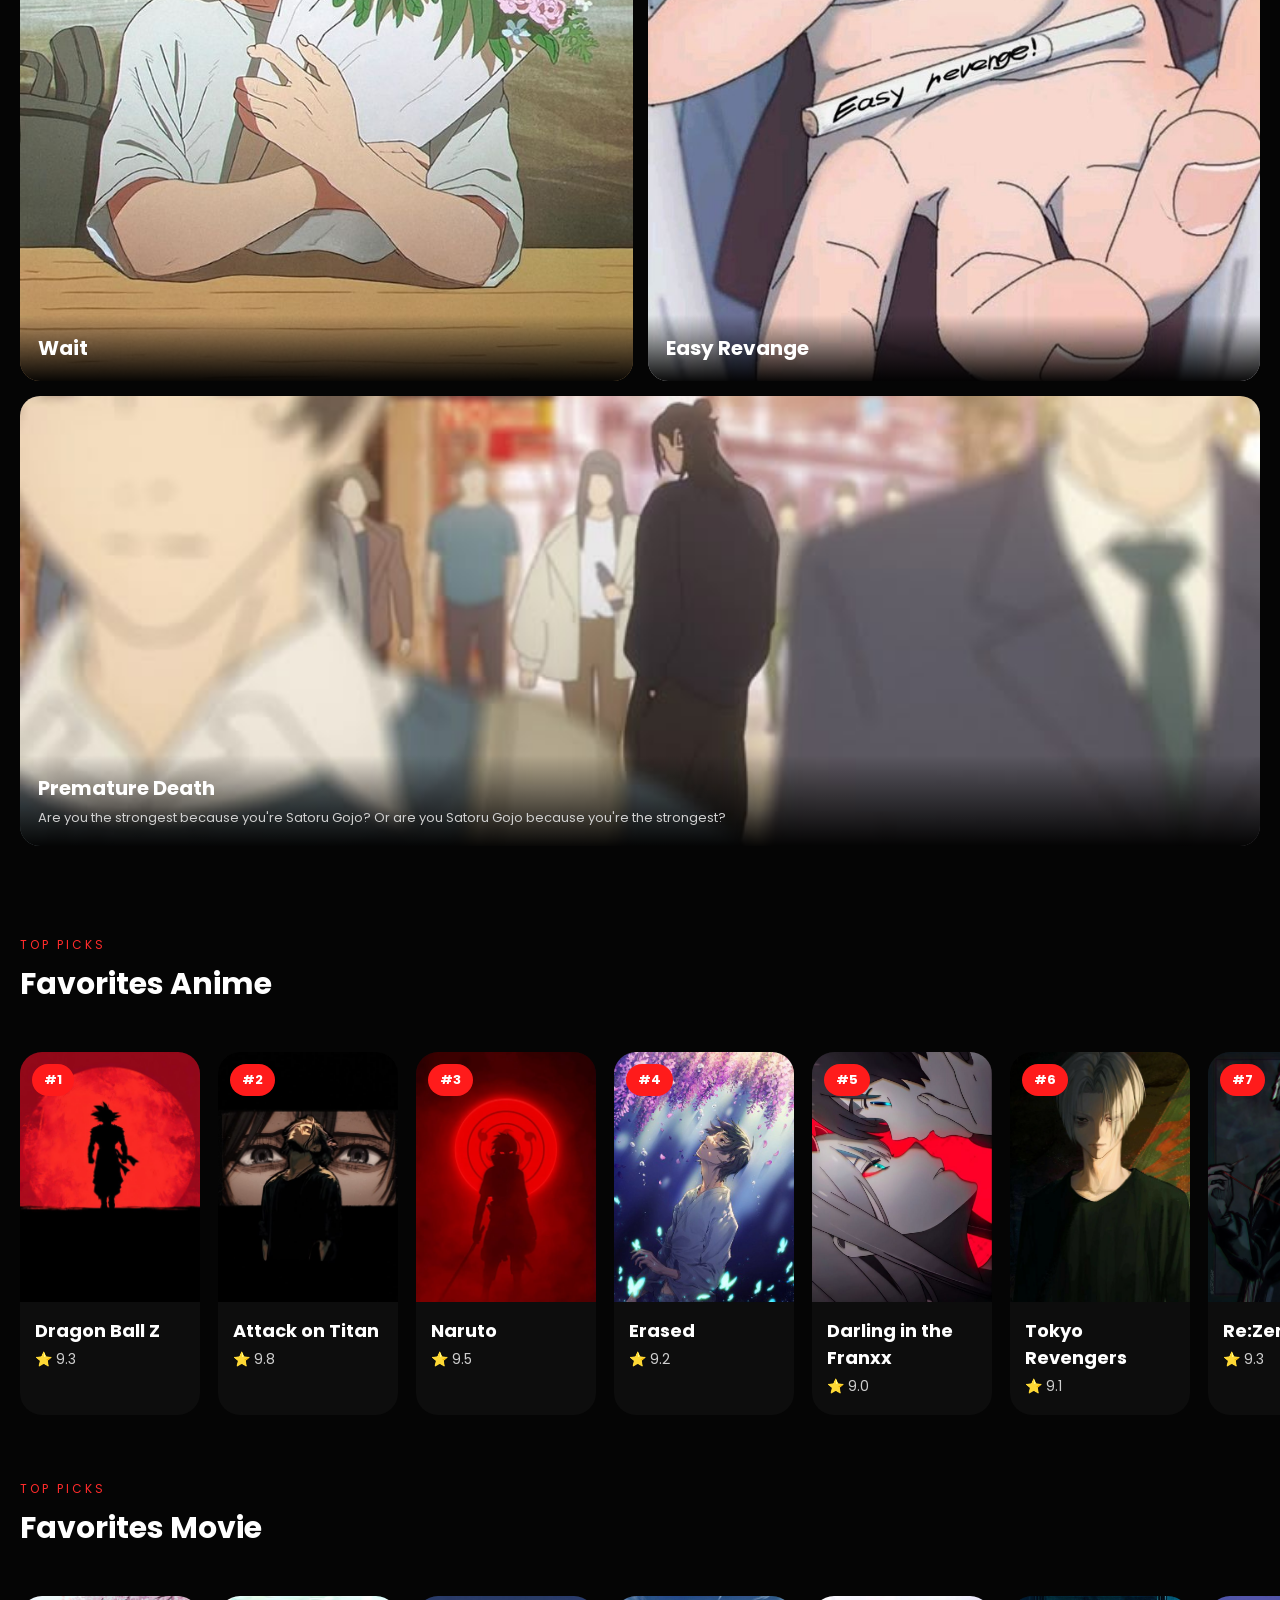
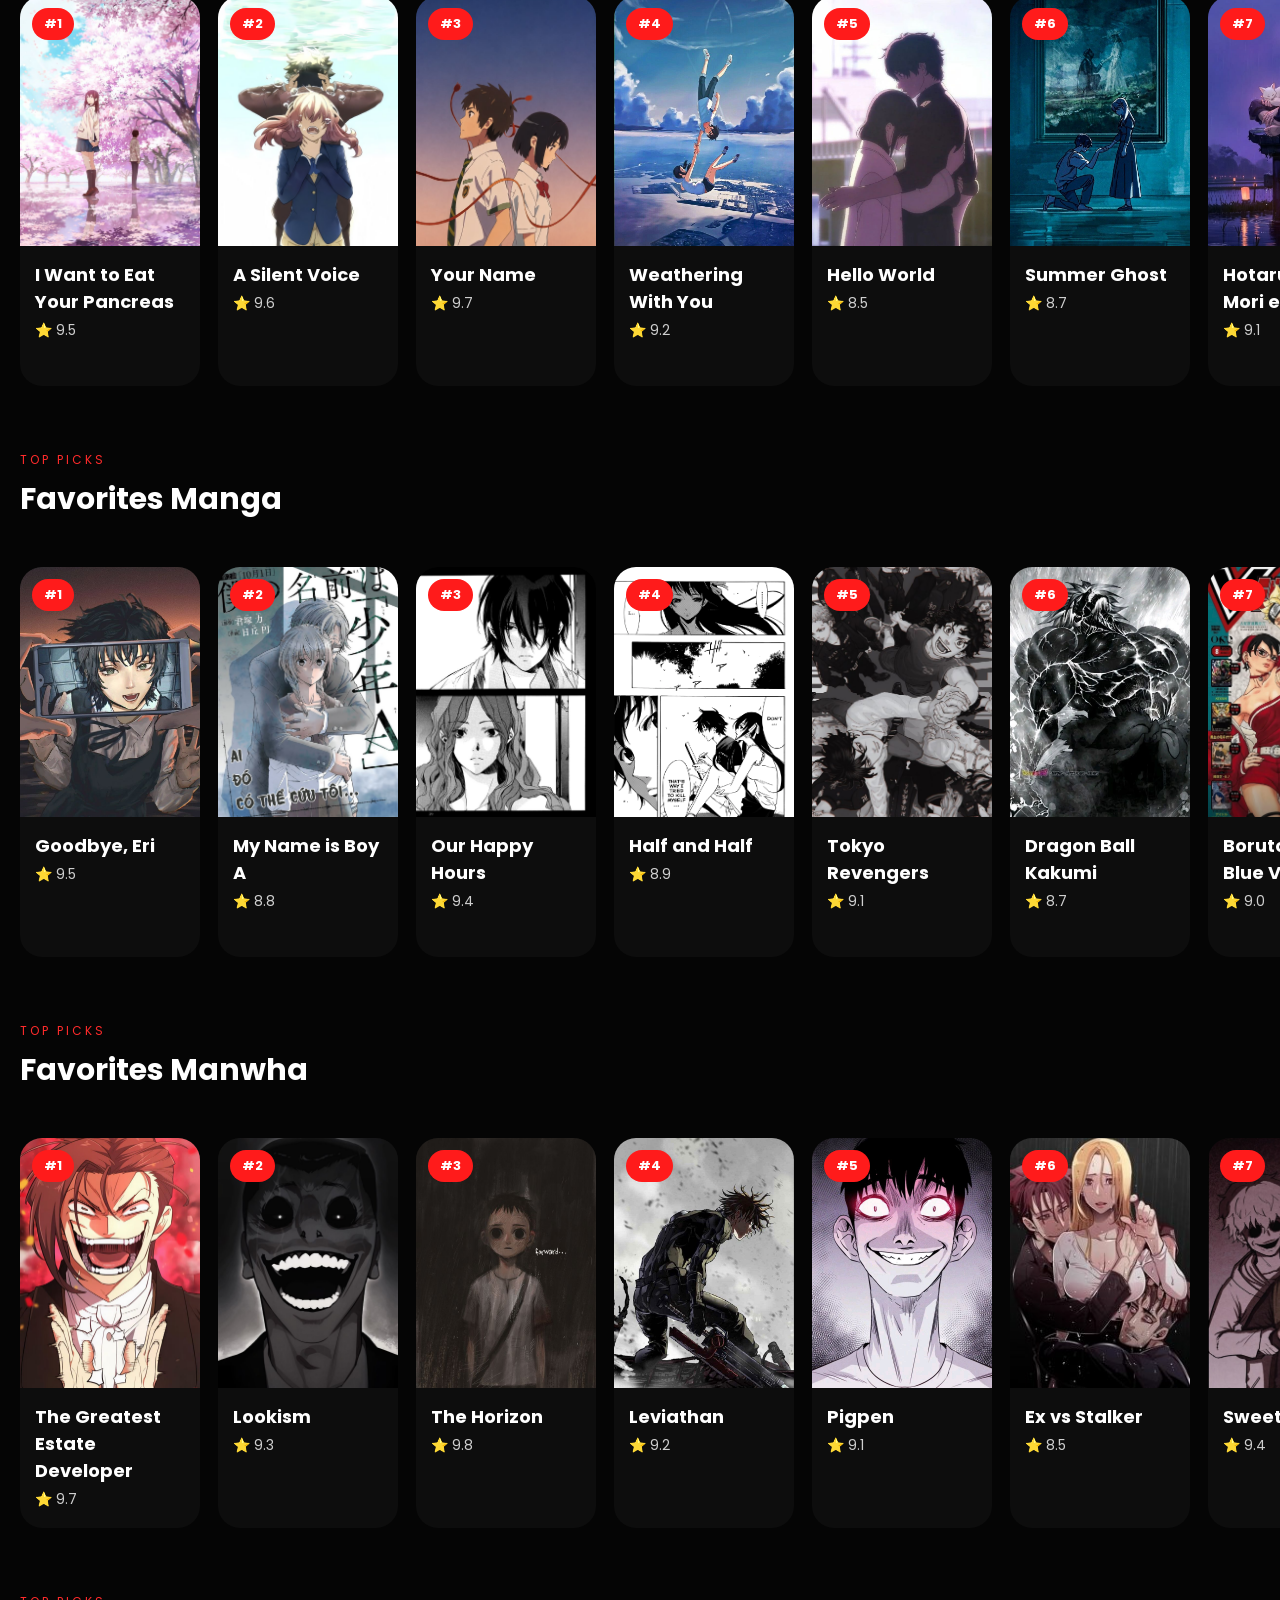
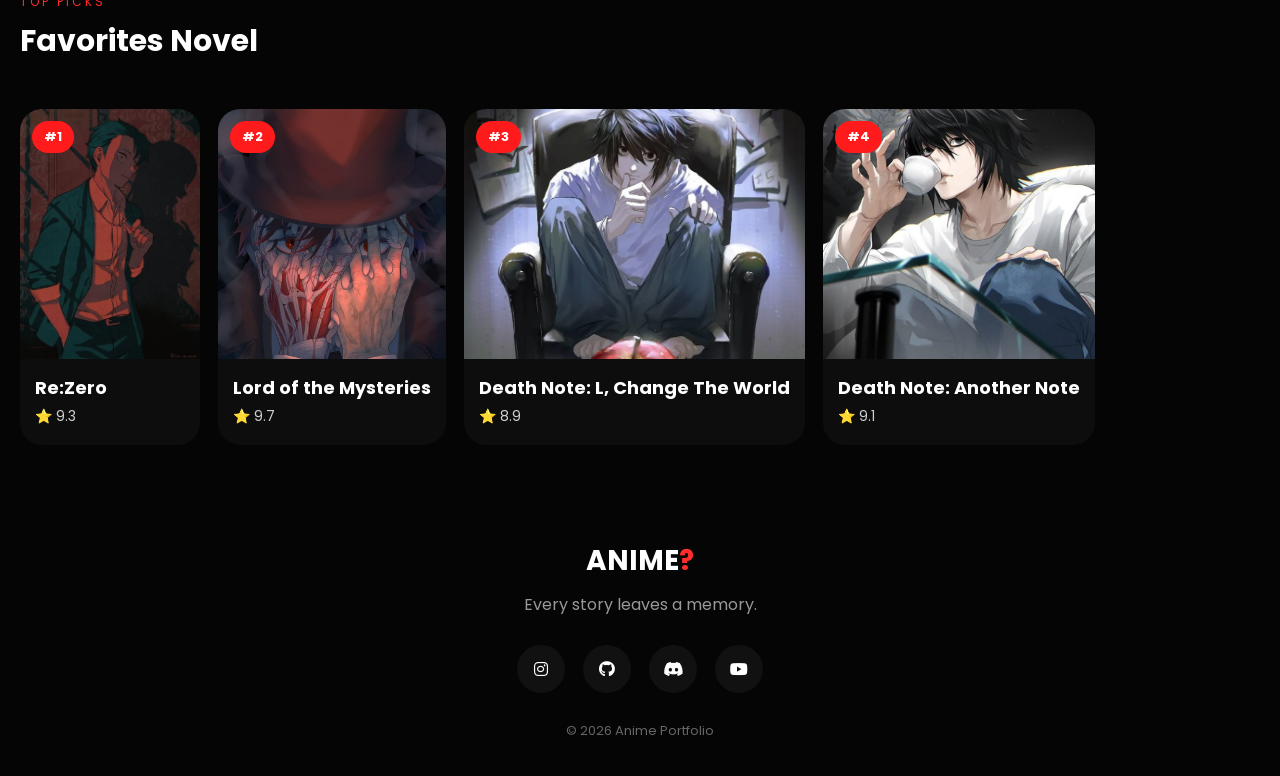
==== commit 4b0c861e: "Update index.html" ====
--- a/index.html
+++ b/index.html
@@ -11,7 +11,7 @@
     
     <link rel="stylesheet" href="https://cdnjs.cloudflare.com/ajax/libs/font-awesome/6.7.2/css/all.min.css">
     
-    <link rel="stylesheet" href="/Css/style.css">
+    <link rel="stylesheet" href="Css/style.css">
     
 </head>
 
@@ -61,7 +61,7 @@
             <p class="sub-title">MY WATCHEDLIST</p>
             <div class="series">
                 <h2>Anime Series</h2>
-                <a href="/pages/watched.html"><i class="fa-solid fa-chevron-right"></i></a>
+                <a href="pages/watched.html"><i class="fa-solid fa-chevron-right"></i></a>
             </div>
             
         </div>
@@ -117,7 +117,7 @@
             <p class="sub-title">MY WATCHLIST</p>
             <div class="series">
                 <h2>Anime Series</h2>
-                <a href="/pages/watching.html"><i class="fa-solid fa-chevron-right"></i></a>
+                <a href="pages/watching.html"><i class="fa-solid fa-chevron-right"></i></a>
             </div>
         </div>
         
@@ -173,7 +173,7 @@
             <p class="sub-title">MY WATCHEDLIST</p>
             <div class="series">
                 <h2>Anime Movie</h2>
-                <a href="/pages/movie.html"><i class="fa-solid fa-chevron-right"></i></a>
+                <a href="pages/movie.html"><i class="fa-solid fa-chevron-right"></i></a>
             </div>
         </div>
         
@@ -229,7 +229,7 @@
             <p class="sub-title">MY WATCHLIST</p>
             <div class="series">
                 <h2>Anime Movie</h2>
-                <a href="/pages/movie2.html"><i class="fa-solid fa-chevron-right"></i></a>
+                <a href="pages/movie2.html"><i class="fa-solid fa-chevron-right"></i></a>
             </div>
         </div>
         
@@ -286,7 +286,7 @@
             <p class="sub-title">WHAT I'VE READ</p>
             <div class="series">
                 <h2>Manga</h2>
-                <a href="/pages/manga.html"><i class="fa-solid fa-chevron-right"></i></a>
+                <a href="pages/manga.html"><i class="fa-solid fa-chevron-right"></i></a>
             </div>
         </div>
         
@@ -345,7 +345,7 @@
             <p class="sub-title">WHAT I'LL READ</p>
             <div class="series">
                 <h2>Manga</h2>
-                <a href="/pages/manga2.html"><i class="fa-solid fa-chevron-right"></i></a>
+                <a href="pages/manga2.html"><i class="fa-solid fa-chevron-right"></i></a>
             </div>
         </div>
         
@@ -404,7 +404,7 @@
             <p class="sub-title">WHAT I'VE READ</p>
             <div class="series">
                 <h2>Manwha</h2>
-                <a href="/pages/manwha.html"><i class="fa-solid fa-chevron-right"></i></a>
+                <a href="pages/manwha.html"><i class="fa-solid fa-chevron-right"></i></a>
             </div>
         </div>
         
@@ -460,7 +460,7 @@
             <p class="sub-title">WHAT I'LL READ</p>
             <div class="series">
                 <h2>Manwha</h2>
-                <a href="/pages/manwha2.html"><i class="fa-solid fa-chevron-right"></i></a>
+                <a href="pages/manwha2.html"><i class="fa-solid fa-chevron-right"></i></a>
             </div>
         </div>
         
@@ -518,7 +518,7 @@
             <p class="sub-title">WHAT I'VE READ</p>
             <div class="series">
                 <h2>Novel</h2>
-                <a href="/pages/novel.html"><i class="fa-solid fa-chevron-right"></i></a>
+                <a href="pages/novel.html"><i class="fa-solid fa-chevron-right"></i></a>
             </div>
         </div>
         
@@ -566,7 +566,7 @@
             <p class="sub-title">WHAT I'LL READ</p>
             <div class="series">
                 <h2>Novel</h2>
-                <a href="/pages/novel2.html"><i class="fa-solid fa-chevron-right"></i></a>
+                <a href="pages/novel2.html"><i class="fa-solid fa-chevron-right"></i></a>
             </div>
         </div>
         
@@ -725,70 +725,70 @@
             
             <div class="favorite-card">
                 <span class="rank">#1</span>
-                <img src="/images/fav/1.jpg" alt="">
+                <img src="images/fav/1.jpg" alt="">
                 <h3>Dragon Ball Z</h3>
                 <p>⭐ 9.3</p>
             </div>
             
             <div class="favorite-card">
                 <span class="rank">#2</span>
-                <img src="/images/fav/2.jpg" alt="">
+                <img src="images/fav/2.jpg" alt="">
                 <h3>Attack on Titan</h3>
                 <p>⭐ 9.8</p>
             </div>
             
             <div class="favorite-card">
                 <span class="rank">#3</span>
-                <img src="/images/fav/3.jpg" alt="">
+                <img src="images/fav/3.jpg" alt="">
                 <h3>Naruto</h3>
                 <p>⭐ 9.5</p>
             </div>
             
             <div class="favorite-card">
                 <span class="rank">#4</span>
-                <img src="/images/fav/4.jpg" alt="">
+                <img src="images/fav/4.jpg" alt="">
                 <h3>Erased</h3>
                 <p>⭐ 9.2</p>
             </div>
             
             <div class="favorite-card">
                 <span class="rank">#5</span>
-                <img src="/images/fav/5.jpg" alt="">
+                <img src="images/fav/5.jpg" alt="">
                 <h3>Darling in the Franxx</h3>
                 <p>⭐ 9.0</p>
             </div>
             
             <div class="favorite-card">
                 <span class="rank">#6</span>
-                <img src="/images/fav/6.jpg" alt="">
+                <img src="images/fav/6.jpg" alt="">
                 <h3>Tokyo Revengers</h3>
                 <p>⭐ 9.1</p>
             </div>
             
             <div class="favorite-card">
                 <span class="rank">#7</span>
-                <img src="/images/fav/8.jpg" alt="">
+                <img src="images/fav/8.jpg" alt="">
                 <h3>Re:Zero</h3>
                 <p>⭐ 9.3</p>
             </div>
             
             <div class="favorite-card">
                 <span class="rank">#8</span>
-                <img src="/images/fav/7.jpg" alt="">
+                <img src="images/fav/7.jpg" alt="">
                 <h3>Jujutsu Kaisen</h3>
                 <p>⭐ 9.8</p>
             </div>
             
             <div class="favorite-card">
                 <span class="rank">#9</span>
-                <img src="/images/fav/9.jpg" alt="">
+                <img src="images/fav/9.jpg" alt="">
                 <h3>My Hero Academia</h3>
                 <p>⭐ 9.0</p>
             </div>
             
             <div class="favorite-card">
                 <span class="rank">#10</span>
-                <img src="/images/fav/10.jpg" alt="">
+                <img src="images/fav/10.jpg" alt="">
                 <h3>Horimiya</h3>
                 <p>⭐ 9.4</p>
             </div>
@@ -808,70 +808,70 @@
             
             <div class="favorite-card">
                 <span class="rank">#1</span>
-                <img src="/images/fav/11.jpg" alt="">
+                <img src="images/fav/11.jpg" alt="">
                 <h3>I Want to Eat Your Pancreas</h3>
                 <p>⭐ 9.5</p>
             </div>
             
             <div class="favorite-card">
                 <span class="rank">#2</span>
-                <img src="/images/fav/12.jpg" alt="">
+                <img src="images/fav/12.jpg" alt="">
                 <h3>A Silent Voice</h3>
                 <p>⭐ 9.6</p>
             </div>
             
             <div class="favorite-card">
                 <span class="rank">#3</span>
-                <img src="/images/fav/14.jpg" alt="">
+                <img src="images/fav/14.jpg" alt="">
                 <h3>Your Name</h3>
                 <p>⭐ 9.7</p>
             </div>
             
             <div class="favorite-card">
                 <span class="rank">#4</span>
-                <img src="/images/fav/13.jpg" alt="">
+                <img src="images/fav/13.jpg" alt="">
                 <h3>Weathering With You</h3>
                 <p>⭐ 9.2</p>
             </div>
             
             <div class="favorite-card">
                 <span class="rank">#5</span>
-                <img src="/images/fav/16.jpg" alt="">
+                <img src="images/fav/16.jpg" alt="">
                 <h3>Hello World</h3>
                 <p>⭐ 8.5</p>
             </div>
             
             <div class="favorite-card">
                 <span class="rank">#6</span>
-                <img src="/images/fav/15.jpg" alt="">
+                <img src="images/fav/15.jpg" alt="">
                 <h3>Summer Ghost</h3>
                 <p>⭐ 8.7</p>
             </div>
             
             <div class="favorite-card">
                 <span class="rank">#7</span>
-                <img src="/images/fav/17.jpg" alt="">
+                <img src="images/fav/17.jpg" alt="">
                 <h3>Hotarubi no Mori e</h3>
                 <p>⭐ 9.1</p>
             </div>
             
             <div class="favorite-card">
                 <span class="rank">#8</span>
-                <img src="/images/fav/19.jpg" alt="">
+                <img src="images/fav/19.jpg" alt="">
                 <h3>The Tunnel to Summer, the Exit of Goodbye</h3>
                 <p>⭐ 8.9</p>
             </div>
             
             <div class="favorite-card">
                 <span class="rank">#9</span>
-                <img src="/images/fav/18.jpg" alt="">
+                <img src="images/fav/18.jpg" alt="">
                 <h3>Josee, the Tiger and the Fish</h3>
                 <p>⭐ 9.3</p>
             </div>
             
             <div class="favorite-card">
                 <span class="rank">#10</span>
-                <img src="/images/fav/20.jpg" alt="">
+                <img src="images/fav/20.jpg" alt="">
                 <h3>Children Who Chase Lost Voices</h3>
                 <p>⭐ 8.4</p>
             </div>
@@ -892,70 +892,70 @@
             
             <div class="favorite-card">
                 <span class="rank">#1</span>
-                <img src="/images/fav/21.jpg" alt="">
+                <img src="images/fav/21.jpg" alt="">
                 <h3>Goodbye, Eri</h3>
                 <p>⭐ 9.5</p>
             </div>
             
             <div class="favorite-card">
                 <span class="rank">#2</span>
-                <img src="/images/fav/22.jpg" alt="">
+                <img src="images/fav/22.jpg" alt="">
                 <h3>My Name is Boy A</h3>
                 <p>⭐ 8.8</p>
             </div>
             
             <div class="favorite-card">
                 <span class="rank">#3</span>
-                <img src="/images/fav/23.jpg" alt="">
+                <img src="images/fav/23.jpg" alt="">
                 <h3>Our Happy Hours</h3>
                 <p>⭐ 9.4</p>
             </div>
             
             <div class="favorite-card">
                 <span class="rank">#4</span>
-                <img src="/images/fav/24.png" alt="">
+                <img src="images/fav/24.png" alt="">
                 <h3>Half and Half</h3>
                 <p>⭐ 8.9</p>
             </div>
             
             <div class="favorite-card">
                 <span class="rank">#5</span>
-                <img src="/images/fav/25.jpg" alt="">
+                <img src="images/fav/25.jpg" alt="">
                 <h3>Tokyo Revengers</h3>
                 <p>⭐ 9.1</p>
             </div>
             
             <div class="favorite-card">
                 <span class="rank">#6</span>
-                <img src="/images/fav/26.jpg" alt="">
+                <img src="images/fav/26.jpg" alt="">
                 <h3>Dragon Ball Kakumi</h3>
                 <p>⭐ 8.7</p>
             </div>
             
             <div class="favorite-card">
                 <span class="rank">#7</span>
-                <img src="/images/fav/27.jpg" alt="">
+                <img src="images/fav/27.jpg" alt="">
                 <h3>Boruto: Two Blue Vortex</h3>
                 <p>⭐ 9.0</p>
             </div>
             
             <div class="favorite-card">
                 <span class="rank">#8</span>
-                <img src="/images/fav/28.jpg" alt="">
+                <img src="images/fav/28.jpg" alt="">
                 <h3>Masturbation Master Kurosawa</h3>
                 <p>⭐ 9.2</p>
             </div>
             
             <div class="favorite-card">
                 <span class="rank">#9</span>
-                <img src="/images/fav/29.jpg" alt="">
+                <img src="images/fav/29.jpg" alt="">
                 <h3>I Sold My Life for 10,000 Yen</h3>
                 <p>⭐ 9.6</p>
             </div>
             
             <div class="favorite-card">
                 <span class="rank">#10</span>
-                <img src="/images/fav/30.jpg" alt="">
+                <img src="images/fav/30.jpg" alt="">
                 <h3>Tokidoki</h3>
                 <p>⭐ 8.9</p>
             </div>
@@ -976,70 +976,70 @@
             
             <div class="favorite-card">
                 <span class="rank">#1</span>
-                <img src="/images/fav/31.jpg" alt="">
+                <img src="images/fav/31.jpg" alt="">
                 <h3>The Greatest Estate Developer</h3>
                 <p>⭐ 9.7</p>
             </div>
             
             <div class="favorite-card">
                 <span class="rank">#2</span>
-                <img src="/images/fav/32.jpg" alt="">
+                <img src="images/fav/32.jpg" alt="">
                 <h3>Lookism</h3>
                 <p>⭐ 9.3</p>
             </div>
             
             <div class="favorite-card">
                 <span class="rank">#3</span>
-                <img src="/images/fav/33.jpg" alt="">
+                <img src="images/fav/33.jpg" alt="">
                 <h3>The Horizon</h3>
                 <p>⭐ 9.8</p>
             </div>
             
             <div class="favorite-card">
                 <span class="rank">#4</span>
-                <img src="/images/fav/34.jpg" alt="">
+                <img src="images/fav/34.jpg" alt="">
                 <h3>Leviathan</h3>
                 <p>⭐ 9.2</p>
             </div>
             
             <div class="favorite-card">
                 <span class="rank">#5</span>
-                <img src="/images/fav/35.jpg" alt="">
+                <img src="images/fav/35.jpg" alt="">
                 <h3>Pigpen</h3>
                 <p>⭐ 9.1</p>
             </div>
             
             <div class="favorite-card">
                 <span class="rank">#6</span>
-                <img src="/images/fav/36.jpg" alt="">
+                <img src="images/fav/36.jpg" alt="">
                 <h3>Ex vs Stalker</h3>
                 <p>⭐ 8.5</p>
             </div>
             
             <div class="favorite-card">
                 <span class="rank">#7</span>
-                <img src="/images/fav/37.jpg" alt="">
+                <img src="images/fav/37.jpg" alt="">
                 <h3>Sweet Home</h3>
                 <p>⭐ 9.4</p>
             </div>
             
             <div class="favorite-card">
                 <span class="rank">#8</span>
-                <img src="/images/fav/38.jpg" alt="">
+                <img src="images/fav/38.jpg" alt="">
                 <h3>Solo Leveling</h3>
                 <p>⭐ 9.8</p>
             </div>
             
             <div class="favorite-card">
                 <span class="rank">#9</span>
-                <img src="/images/fav/39.jpg" alt="">
+                <img src="images/fav/39.jpg" alt="">
                 <h3>Tears on a Withered Flower</h3>
                 <p>⭐ 8.9</p>
             </div>
             
             <div class="favorite-card">
                 <span class="rank">#10</span>
-                <img src="/images/fav/40.jpg" alt="">
+                <img src="images/fav/40.jpg" alt="">
                 <h3>Bastard</h3>
                 <p>⭐ 9.5</p>
             </div>
@@ -1059,28 +1059,28 @@
             
             <div class="favorite-card">
                 <span class="rank">#1</span>
-                <img src="/images/fav/41.jpg" alt="">
+                <img src="images/fav/41.jpg" alt="">
                 <h3>Re:Zero</h3>
                 <p>⭐ 9.3</p>
             </div>
             
             <div class="favorite-card">
                 <span class="rank">#2</span>
-                <img src="/images/fav/42.jpg" alt="">
+                <img src="images/fav/42.jpg" alt="">
                 <h3>Lord of the Mysteries</h3>
                 <p>⭐ 9.7</p>
             </div>
             
             <div class="favorite-card">
                 <span class="rank">#3</span>
-                <img src="/images/fav/43.jpg" alt="">
+                <img src="images/fav/43.jpg" alt="">
                 <h3>Death Note: L, Change The World</h3>
                 <p>⭐ 8.9</p>
             </div>
             
             <div class="favorite-card">
                 <span class="rank">#4</span>
-                <img src="/images/fav/44.jpg" alt="">
+                <img src="images/fav/44.jpg" alt="">
                 <h3>Death Note: Another Note</h3>
                 <p>⭐ 9.1</p>
             </div>
